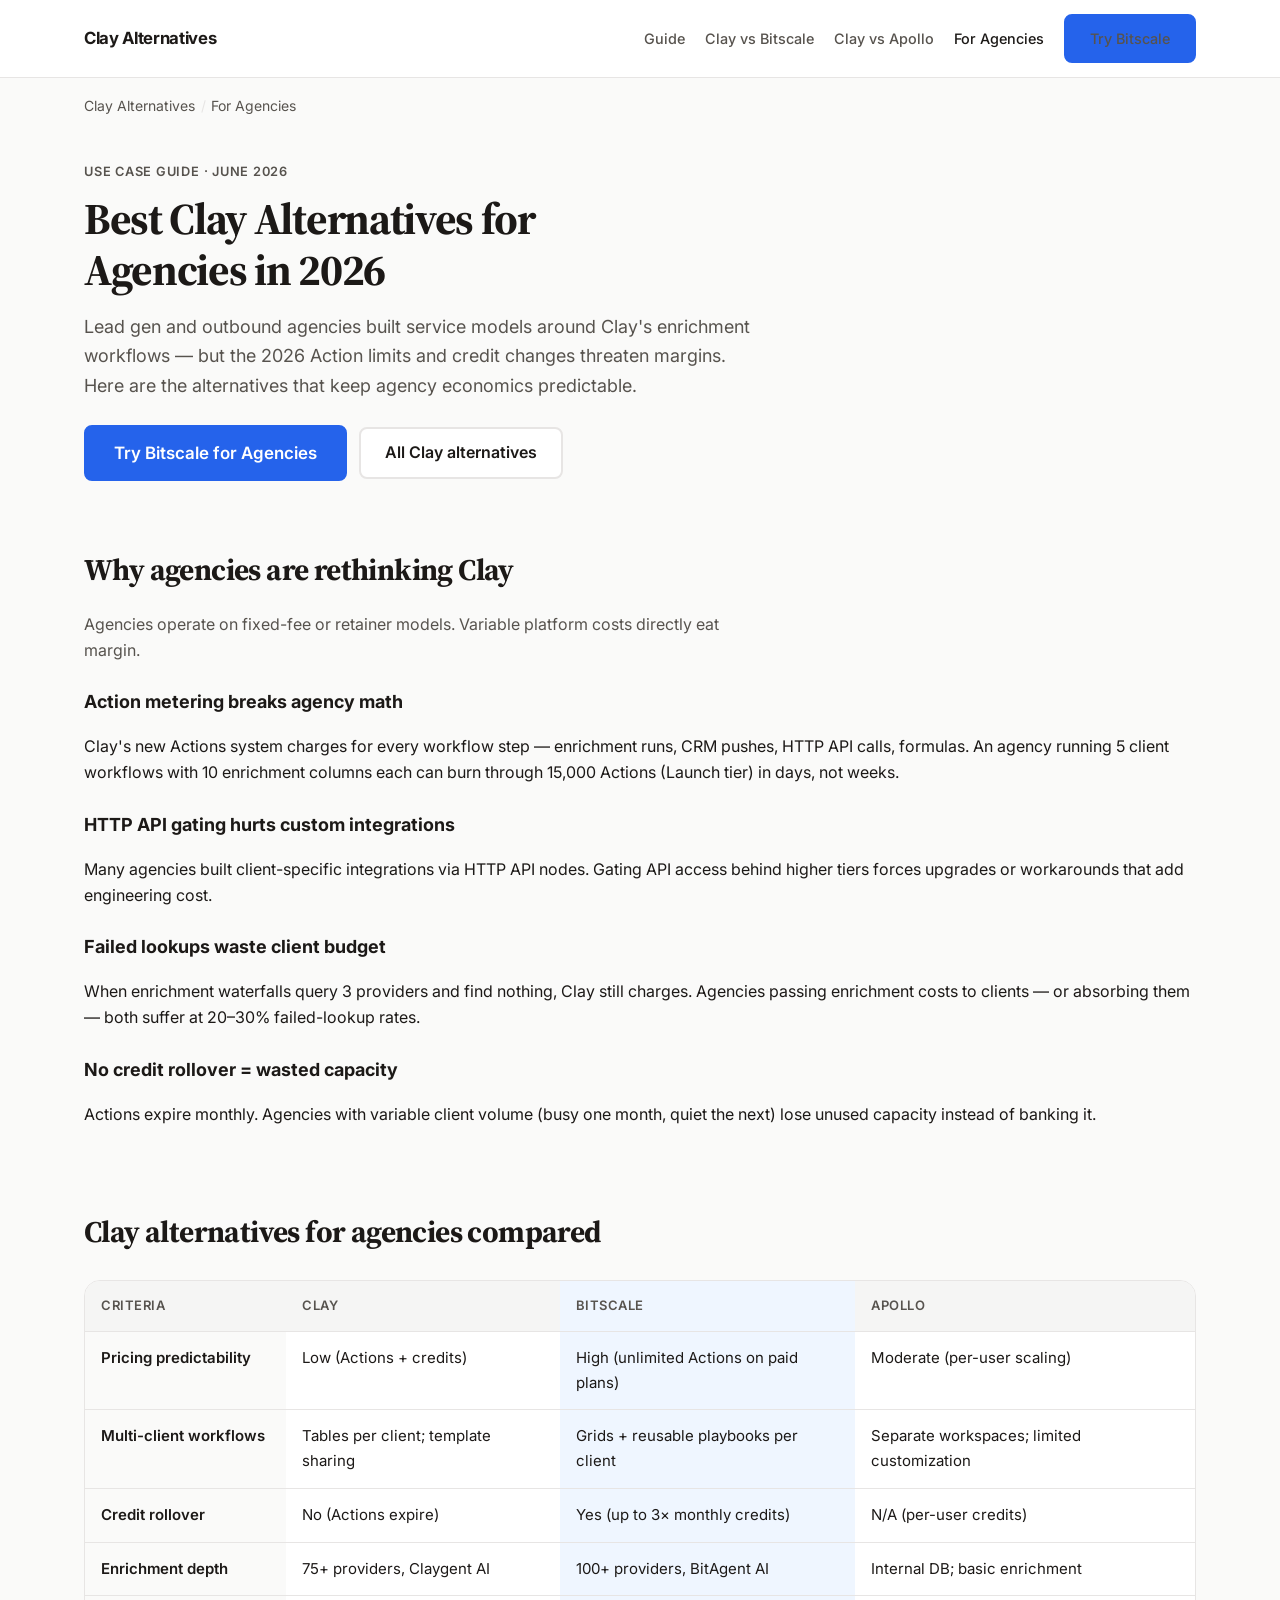
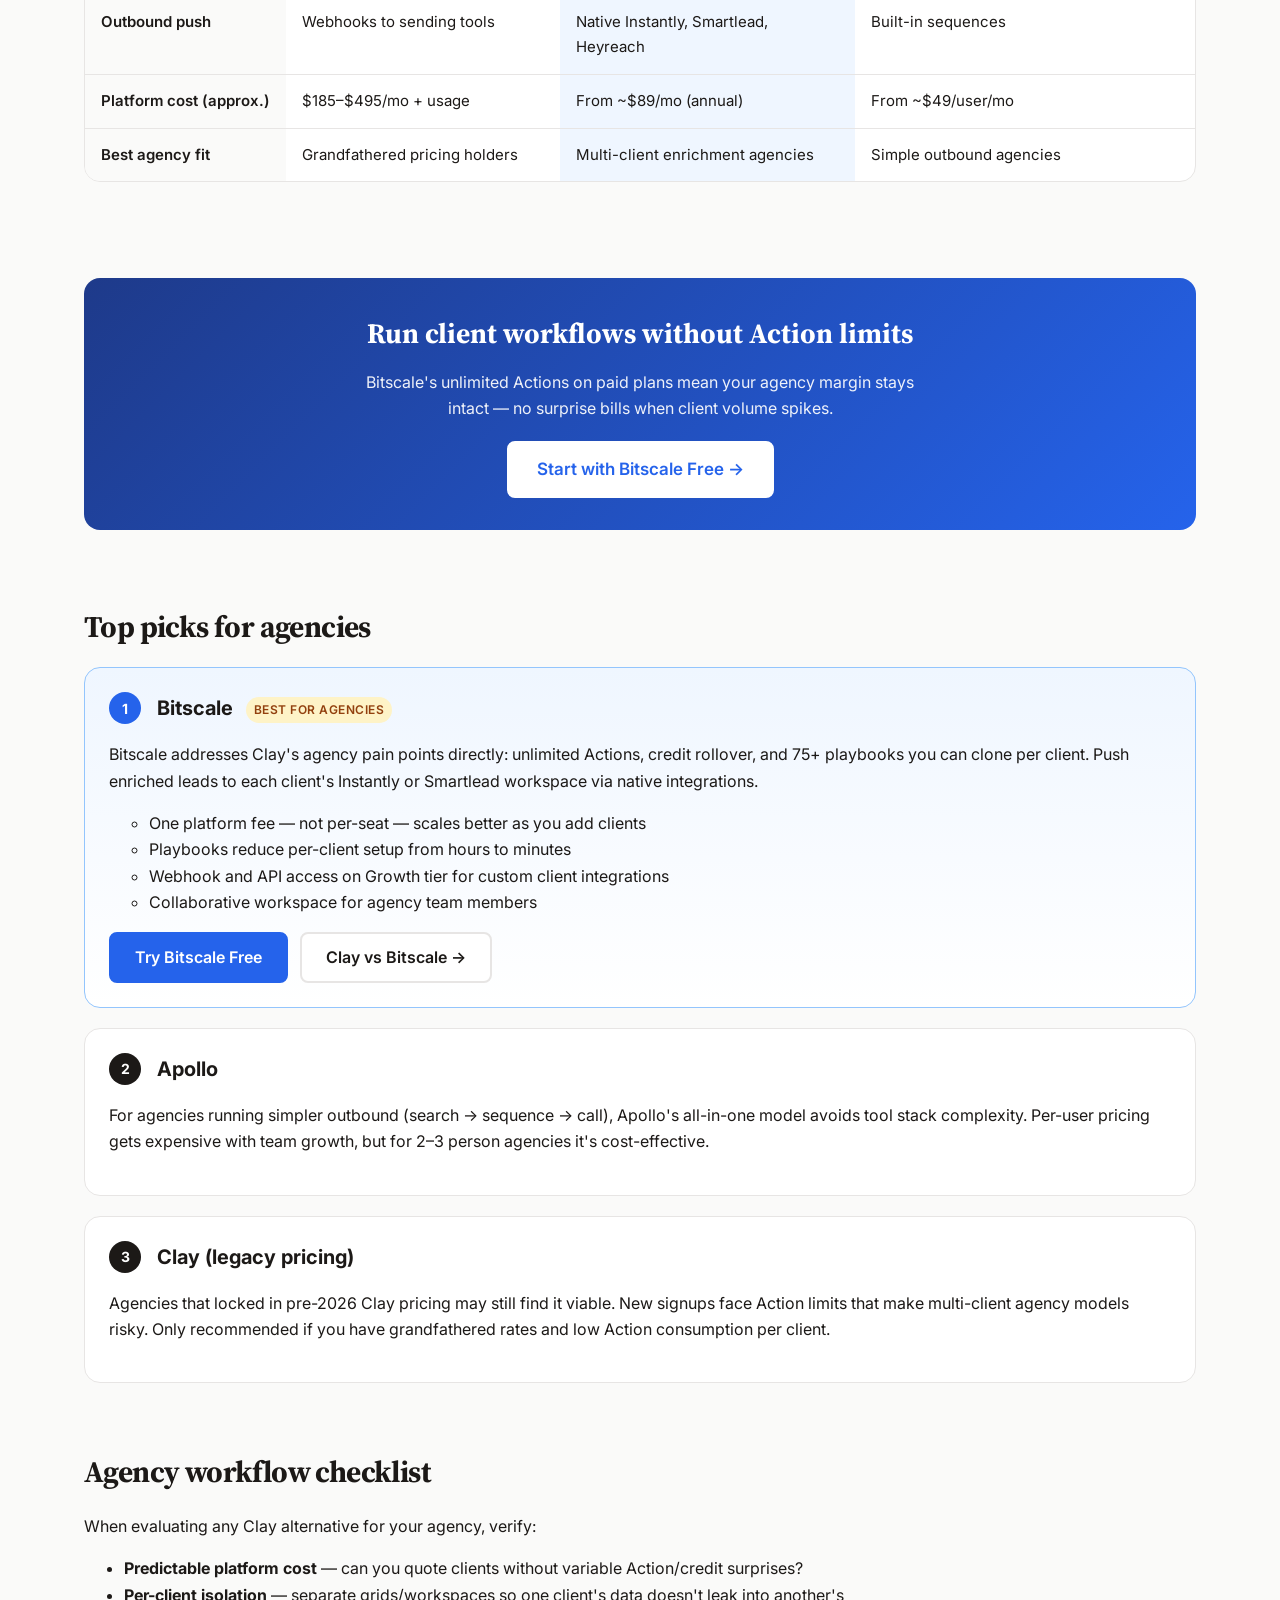
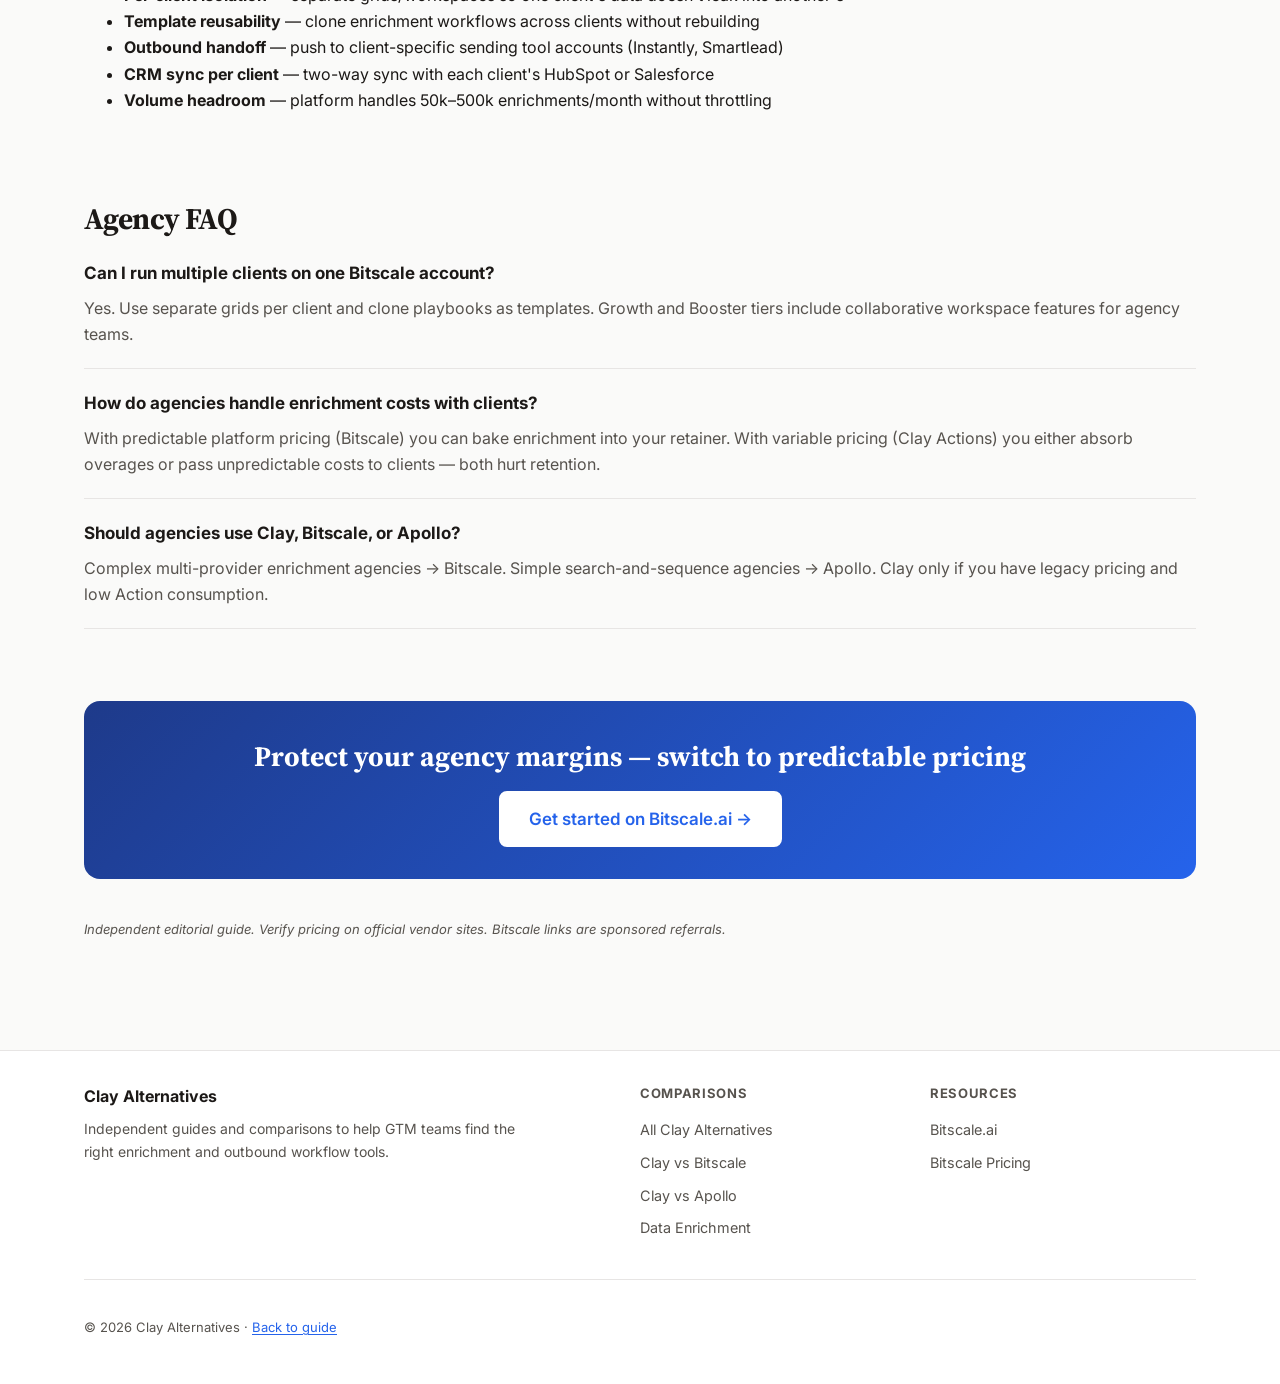
==== clay-alternatives-for-agencies.html @ 12c6ef72 "Add clayalternatives.tech SEO microsite for Clay alternative comparisons. Static hub-and-spoke site " ====
<!DOCTYPE html>
<html lang="en">
<head>
  <meta charset="UTF-8">
  <meta name="viewport" content="width=device-width, initial-scale=1.0">
  <title>Best Clay Alternatives for Agencies (2026) — Predictable Pricing</title>
  <meta name="description" content="Clay alternatives for lead gen and outbound agencies in 2026. Compare predictable pricing, multi-client workflows, and white-label options vs Clay's Action limits.">
  <link rel="canonical" href="https://clayalternatives.tech/clay-alternatives-for-agencies.html">
  <meta name="robots" content="index, follow">

  <meta property="og:type" content="article">
  <meta property="og:url" content="https://clayalternatives.tech/clay-alternatives-for-agencies.html">
  <meta property="og:title" content="Best Clay Alternatives for Agencies (2026)">
  <meta property="og:description" content="Agency-focused guide to Clay alternatives with predictable pricing and multi-client workflow support.">
  <meta property="og:image" content="https://clayalternatives.tech/assets/og-image.svg">

  <meta name="twitter:card" content="summary_large_image">
  <meta name="twitter:title" content="Clay Alternatives for Agencies (2026)">
  <meta name="twitter:description" content="Agency-focused guide to Clay alternatives with predictable pricing.">
  <meta name="twitter:image" content="https://clayalternatives.tech/assets/og-image.svg">

  <link rel="preconnect" href="https://fonts.googleapis.com">
  <link rel="preconnect" href="https://fonts.gstatic.com" crossorigin>
  <link href="https://fonts.googleapis.com/css2?family=Inter:wght@400;500;600;700&family=Source+Serif+4:opsz,wght@8..60,600;8..60,700&display=swap" rel="stylesheet">
  <link rel="stylesheet" href="assets/styles.css">

  <script type="application/ld+json">
  {
    "@context": "https://schema.org",
    "@type": "Article",
    "headline": "Best Clay Alternatives for Agencies (2026)",
    "description": "Guide for lead gen and outbound agencies evaluating Clay alternatives.",
    "datePublished": "2026-06-09",
    "dateModified": "2026-06-09",
    "mainEntityOfPage": "https://clayalternatives.tech/clay-alternatives-for-agencies.html"
  }
  </script>
  <script type="application/ld+json">
  {
    "@context": "https://schema.org",
    "@type": "BreadcrumbList",
    "itemListElement": [
      { "@type": "ListItem", "position": 1, "name": "Clay Alternatives", "item": "https://clayalternatives.tech/" },
      { "@type": "ListItem", "position": 2, "name": "For Agencies", "item": "https://clayalternatives.tech/clay-alternatives-for-agencies.html" }
    ]
  }
  </script>
  <script type="application/ld+json">
  {
    "@context": "https://schema.org",
    "@type": "FAQPage",
    "mainEntity": [
      {
        "@type": "Question",
        "name": "Why are agencies leaving Clay in 2026?",
        "acceptedAnswer": {
          "@type": "Answer",
          "text": "Clay's 2026 pricing introduced metered Actions that scale with workflow complexity. Agencies running multi-client enrichment at volume face unpredictable bills, especially when HTTP API access is gated and Actions don't roll over. This erodes agency margins built on fixed-fee client contracts."
        }
      },
      {
        "@type": "Question",
        "name": "What is the best Clay alternative for agencies?",
        "acceptedAnswer": {
          "@type": "Answer",
          "text": "Bitscale is the strongest Clay alternative for agencies needing predictable per-platform pricing, unlimited actions on paid plans, reusable playbooks across clients, and native outbound integrations. Apollo works for simpler agency motions with built-in sequencing."
        }
      }
    ]
  }
  </script>
</head>
<body>
  <a class="skip-link" href="#main">Skip to content</a>

  <header class="site-header">
    <div class="header-inner">
      <a class="site-logo" href="/">Clay Alternatives</a>
      <nav class="site-nav" aria-label="Main navigation">
        <a href="/">Guide</a>
        <a href="clay-vs-bitscale.html">Clay vs Bitscale</a>
        <a href="clay-vs-apollo.html">Clay vs Apollo</a>
        <a href="clay-alternatives-for-agencies.html" aria-current="page">For Agencies</a>
        <a class="btn btn-primary" href="https://bitscale.ai/?utm_source=clayalternatives&amp;utm_medium=referral&amp;utm_campaign=clay-alt" rel="noopener sponsored">Try Bitscale</a>
      </nav>
    </div>
  </header>

  <main id="main">
    <div class="container">
      <nav class="breadcrumb" aria-label="Breadcrumb">
        <ol>
          <li><a href="/">Clay Alternatives</a></li>
          <li aria-current="page">For Agencies</li>
        </ol>
      </nav>

      <article>
        <header class="hero">
          <span class="hero-eyebrow">Use case guide · June 2026</span>
          <h1>Best Clay Alternatives for Agencies in 2026</h1>
          <p class="hero-lead">Lead gen and outbound agencies built service models around Clay's enrichment workflows — but the 2026 Action limits and credit changes threaten margins. Here are the alternatives that keep agency economics predictable.</p>
          <div class="cta-group">
            <a class="btn btn-primary btn-lg" href="https://bitscale.ai/?utm_source=clayalternatives&amp;utm_medium=referral&amp;utm_campaign=clay-alt" rel="noopener sponsored">Try Bitscale for Agencies</a>
            <a class="btn btn-secondary" href="/">All Clay alternatives</a>
          </div>
        </header>

        <section class="section">
          <h2>Why agencies are rethinking Clay</h2>
          <p class="section-intro">Agencies operate on fixed-fee or retainer models. Variable platform costs directly eat margin.</p>

          <h3>Action metering breaks agency math</h3>
          <p>Clay's new Actions system charges for every workflow step — enrichment runs, CRM pushes, HTTP API calls, formulas. An agency running 5 client workflows with 10 enrichment columns each can burn through 15,000 Actions (Launch tier) in days, not weeks.</p>

          <h3>HTTP API gating hurts custom integrations</h3>
          <p>Many agencies built client-specific integrations via HTTP API nodes. Gating API access behind higher tiers forces upgrades or workarounds that add engineering cost.</p>

          <h3>Failed lookups waste client budget</h3>
          <p>When enrichment waterfalls query 3 providers and find nothing, Clay still charges. Agencies passing enrichment costs to clients — or absorbing them — both suffer at 20–30% failed-lookup rates.</p>

          <h3>No credit rollover = wasted capacity</h3>
          <p>Actions expire monthly. Agencies with variable client volume (busy one month, quiet the next) lose unused capacity instead of banking it.</p>
        </section>

        <section class="section" id="comparison">
          <h2>Clay alternatives for agencies compared</h2>

          <div class="table-wrap">
            <table class="comparison-table">
              <thead>
                <tr>
                  <th scope="col">Criteria</th>
                  <th scope="col">Clay</th>
                  <th scope="col" class="highlight-col">Bitscale</th>
                  <th scope="col">Apollo</th>
                </tr>
              </thead>
              <tbody>
                <tr>
                  <td>Pricing predictability</td>
                  <td>Low (Actions + credits)</td>
                  <td class="highlight-col">High (unlimited Actions on paid plans)</td>
                  <td>Moderate (per-user scaling)</td>
                </tr>
                <tr>
                  <td>Multi-client workflows</td>
                  <td>Tables per client; template sharing</td>
                  <td class="highlight-col">Grids + reusable playbooks per client</td>
                  <td>Separate workspaces; limited customization</td>
                </tr>
                <tr>
                  <td>Credit rollover</td>
                  <td>No (Actions expire)</td>
                  <td class="highlight-col">Yes (up to 3× monthly credits)</td>
                  <td>N/A (per-user credits)</td>
                </tr>
                <tr>
                  <td>Enrichment depth</td>
                  <td>75+ providers, Claygent AI</td>
                  <td class="highlight-col">100+ providers, BitAgent AI</td>
                  <td>Internal DB; basic enrichment</td>
                </tr>
                <tr>
                  <td>Outbound push</td>
                  <td>Webhooks to sending tools</td>
                  <td class="highlight-col">Native Instantly, Smartlead, Heyreach</td>
                  <td>Built-in sequences</td>
                </tr>
                <tr>
                  <td>Platform cost (approx.)</td>
                  <td>$185–$495/mo + usage</td>
                  <td class="highlight-col">From ~$89/mo (annual)</td>
                  <td>From ~$49/user/mo</td>
                </tr>
                <tr>
                  <td>Best agency fit</td>
                  <td>Grandfathered pricing holders</td>
                  <td class="highlight-col">Multi-client enrichment agencies</td>
                  <td>Simple outbound agencies</td>
                </tr>
              </tbody>
            </table>
          </div>
        </section>

        <div class="cta-band">
          <h2>Run client workflows without Action limits</h2>
          <p>Bitscale's unlimited Actions on paid plans mean your agency margin stays intact — no surprise bills when client volume spikes.</p>
          <a class="btn btn-primary btn-lg" href="https://bitscale.ai/?utm_source=clayalternatives&amp;utm_medium=referral&amp;utm_campaign=clay-alt" rel="noopener sponsored">Start with Bitscale Free →</a>
        </div>

        <section class="section">
          <h2>Top picks for agencies</h2>

          <ol class="rank-list">
            <li class="rank-item rank-item--featured">
              <div class="rank-header">
                <span class="rank-number" aria-hidden="true">1</span>
                <div>
                  <h3>Bitscale <span class="rank-badge">Best for agencies</span></h3>
                </div>
              </div>
              <p>Bitscale addresses Clay's agency pain points directly: unlimited Actions, credit rollover, and 75+ playbooks you can clone per client. Push enriched leads to each client's Instantly or Smartlead workspace via native integrations.</p>
              <ul>
                <li>One platform fee — not per-seat — scales better as you add clients</li>
                <li>Playbooks reduce per-client setup from hours to minutes</li>
                <li>Webhook and API access on Growth tier for custom client integrations</li>
                <li>Collaborative workspace for agency team members</li>
              </ul>
              <div class="cta-group" style="margin-top: 1rem;">
                <a class="btn btn-primary" href="https://bitscale.ai/?utm_source=clayalternatives&amp;utm_medium=referral&amp;utm_campaign=clay-alt" rel="noopener sponsored">Try Bitscale Free</a>
                <a class="btn btn-secondary" href="clay-vs-bitscale.html">Clay vs Bitscale →</a>
              </div>
            </li>

            <li class="rank-item">
              <div class="rank-header">
                <span class="rank-number" aria-hidden="true">2</span>
                <div>
                  <h3>Apollo</h3>
                </div>
              </div>
              <p>For agencies running simpler outbound (search → sequence → call), Apollo's all-in-one model avoids tool stack complexity. Per-user pricing gets expensive with team growth, but for 2–3 person agencies it's cost-effective.</p>
            </li>

            <li class="rank-item">
              <div class="rank-header">
                <span class="rank-number" aria-hidden="true">3</span>
                <div>
                  <h3>Clay (legacy pricing)</h3>
                </div>
              </div>
              <p>Agencies that locked in pre-2026 Clay pricing may still find it viable. New signups face Action limits that make multi-client agency models risky. Only recommended if you have grandfathered rates and low Action consumption per client.</p>
            </li>
          </ol>
        </section>

        <section class="section">
          <h2>Agency workflow checklist</h2>
          <p>When evaluating any Clay alternative for your agency, verify:</p>
          <ul>
            <li><strong>Predictable platform cost</strong> — can you quote clients without variable Action/credit surprises?</li>
            <li><strong>Per-client isolation</strong> — separate grids/workspaces so one client's data doesn't leak into another's</li>
            <li><strong>Template reusability</strong> — clone enrichment workflows across clients without rebuilding</li>
            <li><strong>Outbound handoff</strong> — push to client-specific sending tool accounts (Instantly, Smartlead)</li>
            <li><strong>CRM sync per client</strong> — two-way sync with each client's HubSpot or Salesforce</li>
            <li><strong>Volume headroom</strong> — platform handles 50k–500k enrichments/month without throttling</li>
          </ul>
        </section>

        <section class="section" id="faq">
          <h2>Agency FAQ</h2>
          <ul class="faq-list">
            <li class="faq-item">
              <h3>Can I run multiple clients on one Bitscale account?</h3>
              <p>Yes. Use separate grids per client and clone playbooks as templates. Growth and Booster tiers include collaborative workspace features for agency teams.</p>
            </li>
            <li class="faq-item">
              <h3>How do agencies handle enrichment costs with clients?</h3>
              <p>With predictable platform pricing (Bitscale) you can bake enrichment into your retainer. With variable pricing (Clay Actions) you either absorb overages or pass unpredictable costs to clients — both hurt retention.</p>
            </li>
            <li class="faq-item">
              <h3>Should agencies use Clay, Bitscale, or Apollo?</h3>
              <p>Complex multi-provider enrichment agencies → Bitscale. Simple search-and-sequence agencies → Apollo. Clay only if you have legacy pricing and low Action consumption.</p>
            </li>
          </ul>
        </section>

        <div class="cta-band">
          <h2>Protect your agency margins — switch to predictable pricing</h2>
          <a class="btn btn-primary btn-lg" href="https://bitscale.ai/?utm_source=clayalternatives&amp;utm_medium=referral&amp;utm_campaign=clay-alt" rel="noopener sponsored">Get started on Bitscale.ai →</a>
        </div>

        <p class="disclaimer">Independent editorial guide. Verify pricing on official vendor sites. Bitscale links are sponsored referrals.</p>
      </article>
    </div>
  </main>

  <footer class="site-footer">
    <div class="footer-inner">
      <div class="footer-grid">
        <div class="footer-brand">
          <strong>Clay Alternatives</strong>
          <p>Independent guides and comparisons to help GTM teams find the right enrichment and outbound workflow tools.</p>
        </div>
        <nav class="footer-nav" aria-label="Comparisons">
          <h4>Comparisons</h4>
          <ul>
            <li><a href="/">All Clay Alternatives</a></li>
            <li><a href="clay-vs-bitscale.html">Clay vs Bitscale</a></li>
            <li><a href="clay-vs-apollo.html">Clay vs Apollo</a></li>
            <li><a href="clay-alternatives-for-data-enrichment.html">Data Enrichment</a></li>
          </ul>
        </nav>
        <nav class="footer-nav" aria-label="Resources">
          <h4>Resources</h4>
          <ul>
            <li><a href="https://bitscale.ai/?utm_source=clayalternatives&amp;utm_medium=referral&amp;utm_campaign=clay-alt" rel="noopener sponsored">Bitscale.ai</a></li>
            <li><a href="https://bitscale.ai/pricing?utm_source=clayalternatives&amp;utm_medium=referral&amp;utm_campaign=clay-alt" rel="noopener sponsored">Bitscale Pricing</a></li>
          </ul>
        </nav>
      </div>
      <div class="footer-bottom">
        <p>&copy; 2026 Clay Alternatives · <a href="/">Back to guide</a></p>
      </div>
    </div>
  </footer>
</body>
</html>
---- assets/styles.css ----
/* Clay Alternatives — SEO-first static microsite */

:root {
  --color-bg: #fafaf9;
  --color-surface: #ffffff;
  --color-text: #1c1917;
  --color-text-muted: #57534e;
  --color-border: #e7e5e4;
  --color-accent: #2563eb;
  --color-accent-hover: #1d4ed8;
  --color-accent-soft: #eff6ff;
  --color-highlight: #fef3c7;
  --color-success: #059669;
  --color-warning: #d97706;
  --font-sans: "Inter", ui-sans-serif, system-ui, -apple-system, BlinkMacSystemFont, "Segoe UI", Roboto, sans-serif;
  --font-serif: "Source Serif 4", Georgia, "Times New Roman", serif;
  --max-width: 72rem;
  --radius: 0.5rem;
  --shadow-sm: 0 1px 2px rgba(28, 25, 23, 0.06);
  --shadow-md: 0 4px 12px rgba(28, 25, 23, 0.08);
}

*,
*::before,
*::after {
  box-sizing: border-box;
}

html {
  scroll-behavior: smooth;
}

body {
  margin: 0;
  font-family: var(--font-sans);
  font-size: 1rem;
  line-height: 1.65;
  color: var(--color-text);
  background: var(--color-bg);
  -webkit-font-smoothing: antialiased;
}

img {
  max-width: 100%;
  height: auto;
}

a {
  color: var(--color-accent);
  text-decoration-thickness: 1px;
  text-underline-offset: 2px;
}

a:hover {
  color: var(--color-accent-hover);
}

:focus-visible {
  outline: 2px solid var(--color-accent);
  outline-offset: 2px;
}

.skip-link {
  position: absolute;
  top: -100%;
  left: 1rem;
  z-index: 1000;
  padding: 0.75rem 1rem;
  background: var(--color-accent);
  color: #fff;
  border-radius: var(--radius);
  text-decoration: none;
}

.skip-link:focus {
  top: 1rem;
}

/* Header */
.site-header {
  position: sticky;
  top: 0;
  z-index: 100;
  background: rgba(255, 255, 255, 0.95);
  backdrop-filter: blur(8px);
  border-bottom: 1px solid var(--color-border);
}

.header-inner {
  max-width: var(--max-width);
  margin: 0 auto;
  padding: 0.875rem 1.25rem;
  display: flex;
  align-items: center;
  justify-content: space-between;
  gap: 1rem;
}

.site-logo {
  font-weight: 700;
  font-size: 1.05rem;
  color: var(--color-text);
  text-decoration: none;
  letter-spacing: -0.02em;
}

.site-logo:hover {
  color: var(--color-text);
}

.site-nav {
  display: flex;
  align-items: center;
  gap: 1.25rem;
  flex-wrap: wrap;
}

.site-nav a {
  color: var(--color-text-muted);
  text-decoration: none;
  font-size: 0.9rem;
  font-weight: 500;
}

.site-nav a:hover,
.site-nav a[aria-current="page"] {
  color: var(--color-text);
}

/* Layout */
.container {
  max-width: var(--max-width);
  margin: 0 auto;
  padding: 0 1.25rem;
}

main {
  padding-bottom: 4rem;
}

/* Breadcrumb */
.breadcrumb {
  padding: 1rem 0 0;
  font-size: 0.875rem;
  color: var(--color-text-muted);
}

.breadcrumb ol {
  list-style: none;
  margin: 0;
  padding: 0;
  display: flex;
  flex-wrap: wrap;
  gap: 0.35rem;
}

.breadcrumb li + li::before {
  content: "/";
  margin-right: 0.35rem;
  color: var(--color-border);
}

.breadcrumb a {
  color: var(--color-text-muted);
  text-decoration: none;
}

.breadcrumb a:hover {
  color: var(--color-accent);
}

/* Hero */
.hero {
  padding: 2.5rem 0 2rem;
}

.hero-eyebrow {
  display: inline-block;
  font-size: 0.8rem;
  font-weight: 600;
  text-transform: uppercase;
  letter-spacing: 0.06em;
  color: var(--color-text-muted);
  margin-bottom: 0.75rem;
}

.hero h1 {
  font-family: var(--font-serif);
  font-size: clamp(2rem, 5vw, 2.75rem);
  line-height: 1.15;
  letter-spacing: -0.03em;
  margin: 0 0 1rem;
  max-width: 20ch;
}

.hero-lead {
  font-size: 1.125rem;
  color: var(--color-text-muted);
  max-width: 42rem;
  margin: 0 0 1.5rem;
}

.hero-meta {
  font-size: 0.875rem;
  color: var(--color-text-muted);
  margin-top: 1rem;
}

/* Buttons & CTAs */
.cta-group {
  display: flex;
  flex-wrap: wrap;
  gap: 0.75rem;
  align-items: center;
}

.btn {
  display: inline-flex;
  align-items: center;
  justify-content: center;
  gap: 0.5rem;
  padding: 0.875rem 1.5rem;
  font-size: 1rem;
  font-weight: 600;
  line-height: 1.2;
  border-radius: var(--radius);
  text-decoration: none;
  border: 2px solid transparent;
  cursor: pointer;
  transition: background 0.15s, border-color 0.15s, transform 0.15s;
}

.btn-primary {
  background: var(--color-accent);
  color: #fff;
  border-color: var(--color-accent);
}

.btn-primary:hover {
  background: var(--color-accent-hover);
  border-color: var(--color-accent-hover);
  color: #fff;
}

.btn-secondary {
  background: var(--color-surface);
  color: var(--color-text);
  border-color: var(--color-border);
}

.btn-secondary:hover {
  border-color: var(--color-text-muted);
  color: var(--color-text);
}

.btn-lg {
  padding: 1rem 1.75rem;
  font-size: 1.0625rem;
}

/* CTA bands */
.cta-band {
  background: linear-gradient(135deg, #1e3a8a 0%, #2563eb 100%);
  color: #fff;
  border-radius: calc(var(--radius) * 2);
  padding: 2rem 1.5rem;
  margin: 2.5rem 0;
  text-align: center;
}

.cta-band h2 {
  font-family: var(--font-serif);
  font-size: clamp(1.35rem, 3vw, 1.75rem);
  margin: 0 0 0.75rem;
  color: #fff;
}

.cta-band p {
  margin: 0 auto 1.25rem;
  max-width: 36rem;
  opacity: 0.92;
}

.cta-band .btn-primary {
  background: #fff;
  color: var(--color-accent);
  border-color: #fff;
}

.cta-band .btn-primary:hover {
  background: var(--color-accent-soft);
  color: var(--color-accent-hover);
}

.cta-inline {
  background: var(--color-accent-soft);
  border: 1px solid #bfdbfe;
  border-radius: calc(var(--radius) * 2);
  padding: 1.5rem;
  margin: 2rem 0;
}

.cta-inline h3 {
  margin: 0 0 0.5rem;
  font-size: 1.125rem;
}

.cta-inline p {
  margin: 0 0 1rem;
  color: var(--color-text-muted);
}

/* Sections */
.section {
  padding: 2rem 0;
}

.section h2 {
  font-family: var(--font-serif);
  font-size: clamp(1.5rem, 3vw, 1.875rem);
  letter-spacing: -0.02em;
  margin: 0 0 1rem;
}

.section h3 {
  font-size: 1.125rem;
  margin: 1.5rem 0 0.5rem;
}

.section-intro {
  color: var(--color-text-muted);
  max-width: 42rem;
  margin: 0 0 1.5rem;
}

/* Cards grid */
.card-grid {
  display: grid;
  gap: 1rem;
  grid-template-columns: 1fr;
}

@media (min-width: 640px) {
  .card-grid {
    grid-template-columns: repeat(2, 1fr);
  }
}

@media (min-width: 960px) {
  .card-grid--3 {
    grid-template-columns: repeat(3, 1fr);
  }
}

.card {
  background: var(--color-surface);
  border: 1px solid var(--color-border);
  border-radius: calc(var(--radius) * 2);
  padding: 1.25rem;
  box-shadow: var(--shadow-sm);
}

.card h3 {
  margin-top: 0;
}

.card p:last-child {
  margin-bottom: 0;
}

.card-link {
  display: block;
  text-decoration: none;
  color: inherit;
  transition: border-color 0.15s, box-shadow 0.15s;
}

.card-link:hover {
  border-color: #bfdbfe;
  box-shadow: var(--shadow-md);
  color: inherit;
}

.card-link h3 {
  color: var(--color-accent);
}

/* Ranked list */
.rank-list {
  list-style: none;
  margin: 0;
  padding: 0;
  display: flex;
  flex-direction: column;
  gap: 1.25rem;
}

.rank-item {
  background: var(--color-surface);
  border: 1px solid var(--color-border);
  border-radius: calc(var(--radius) * 2);
  padding: 1.5rem;
}

.rank-item--featured {
  border-color: #93c5fd;
  background: linear-gradient(to bottom, #eff6ff, #fff);
}

.rank-header {
  display: flex;
  align-items: flex-start;
  gap: 1rem;
  margin-bottom: 0.75rem;
}

.rank-number {
  flex-shrink: 0;
  width: 2rem;
  height: 2rem;
  display: flex;
  align-items: center;
  justify-content: center;
  background: var(--color-text);
  color: #fff;
  font-weight: 700;
  font-size: 0.875rem;
  border-radius: 50%;
}

.rank-item--featured .rank-number {
  background: var(--color-accent);
}

.rank-item h3 {
  margin: 0;
  font-size: 1.25rem;
}

.rank-badge {
  display: inline-block;
  font-size: 0.75rem;
  font-weight: 600;
  text-transform: uppercase;
  letter-spacing: 0.04em;
  background: var(--color-highlight);
  color: #92400e;
  padding: 0.2rem 0.5rem;
  border-radius: 999px;
  margin-left: 0.5rem;
  vertical-align: middle;
}

.pros-cons {
  display: grid;
  gap: 1rem;
  margin-top: 1rem;
}

@media (min-width: 640px) {
  .pros-cons {
    grid-template-columns: 1fr 1fr;
  }
}

.pros-cons ul {
  margin: 0.25rem 0 0;
  padding-left: 1.25rem;
}

.pros-cons li {
  margin-bottom: 0.35rem;
}

.pros-cons strong {
  font-size: 0.875rem;
  text-transform: uppercase;
  letter-spacing: 0.03em;
}

/* Comparison table */
.table-wrap {
  overflow-x: auto;
  margin: 1.5rem 0;
  border: 1px solid var(--color-border);
  border-radius: calc(var(--radius) * 2);
  background: var(--color-surface);
}

.comparison-table {
  width: 100%;
  border-collapse: collapse;
  font-size: 0.9375rem;
  min-width: 640px;
}

.comparison-table th,
.comparison-table td {
  padding: 0.875rem 1rem;
  text-align: left;
  border-bottom: 1px solid var(--color-border);
  vertical-align: top;
}

.comparison-table th {
  background: #f5f5f4;
  font-weight: 600;
  font-size: 0.8125rem;
  text-transform: uppercase;
  letter-spacing: 0.04em;
  color: var(--color-text-muted);
}

.comparison-table tr:last-child td {
  border-bottom: none;
}

.comparison-table td:first-child {
  font-weight: 600;
  background: #fafaf9;
  white-space: nowrap;
}

.comparison-table .highlight-col {
  background: var(--color-accent-soft);
}

/* FAQ */
.faq-list {
  margin: 0;
  padding: 0;
  list-style: none;
}

.faq-item {
  border-bottom: 1px solid var(--color-border);
  padding: 1.25rem 0;
}

.faq-item:first-child {
  padding-top: 0;
}

.faq-item h3 {
  font-size: 1.0625rem;
  margin: 0 0 0.5rem;
}

.faq-item p {
  margin: 0;
  color: var(--color-text-muted);
}

/* Verdict boxes */
.verdict-grid {
  display: grid;
  gap: 1rem;
  margin: 1.5rem 0;
}

@media (min-width: 640px) {
  .verdict-grid {
    grid-template-columns: 1fr 1fr;
  }
}

.verdict-box {
  background: var(--color-surface);
  border: 1px solid var(--color-border);
  border-radius: calc(var(--radius) * 2);
  padding: 1.25rem;
}

.verdict-box h3 {
  margin: 0 0 0.5rem;
  font-size: 1rem;
}

.verdict-box p {
  margin: 0;
  color: var(--color-text-muted);
  font-size: 0.9375rem;
}

/* Footer */
.site-footer {
  border-top: 1px solid var(--color-border);
  background: var(--color-surface);
  padding: 2rem 0;
  margin-top: 2rem;
}

.footer-inner {
  max-width: var(--max-width);
  margin: 0 auto;
  padding: 0 1.25rem;
}

.footer-grid {
  display: grid;
  gap: 1.5rem;
}

@media (min-width: 640px) {
  .footer-grid {
    grid-template-columns: 2fr 1fr 1fr;
  }
}

.footer-brand p {
  color: var(--color-text-muted);
  font-size: 0.875rem;
  margin: 0.5rem 0 0;
  max-width: 28rem;
}

.footer-nav h4 {
  font-size: 0.8125rem;
  text-transform: uppercase;
  letter-spacing: 0.05em;
  color: var(--color-text-muted);
  margin: 0 0 0.75rem;
}

.footer-nav ul {
  list-style: none;
  margin: 0;
  padding: 0;
}

.footer-nav li {
  margin-bottom: 0.4rem;
}

.footer-nav a {
  color: var(--color-text-muted);
  text-decoration: none;
  font-size: 0.9rem;
}

.footer-nav a:hover {
  color: var(--color-accent);
}

.footer-bottom {
  margin-top: 2rem;
  padding-top: 1.5rem;
  border-top: 1px solid var(--color-border);
  font-size: 0.8125rem;
  color: var(--color-text-muted);
}

.disclaimer {
  font-size: 0.8125rem;
  color: var(--color-text-muted);
  font-style: italic;
  margin-top: 1rem;
}

/* Utility */
.text-muted {
  color: var(--color-text-muted);
}

.text-sm {
  font-size: 0.875rem;
}

.mt-0 { margin-top: 0; }
.mb-0 { margin-bottom: 0; }
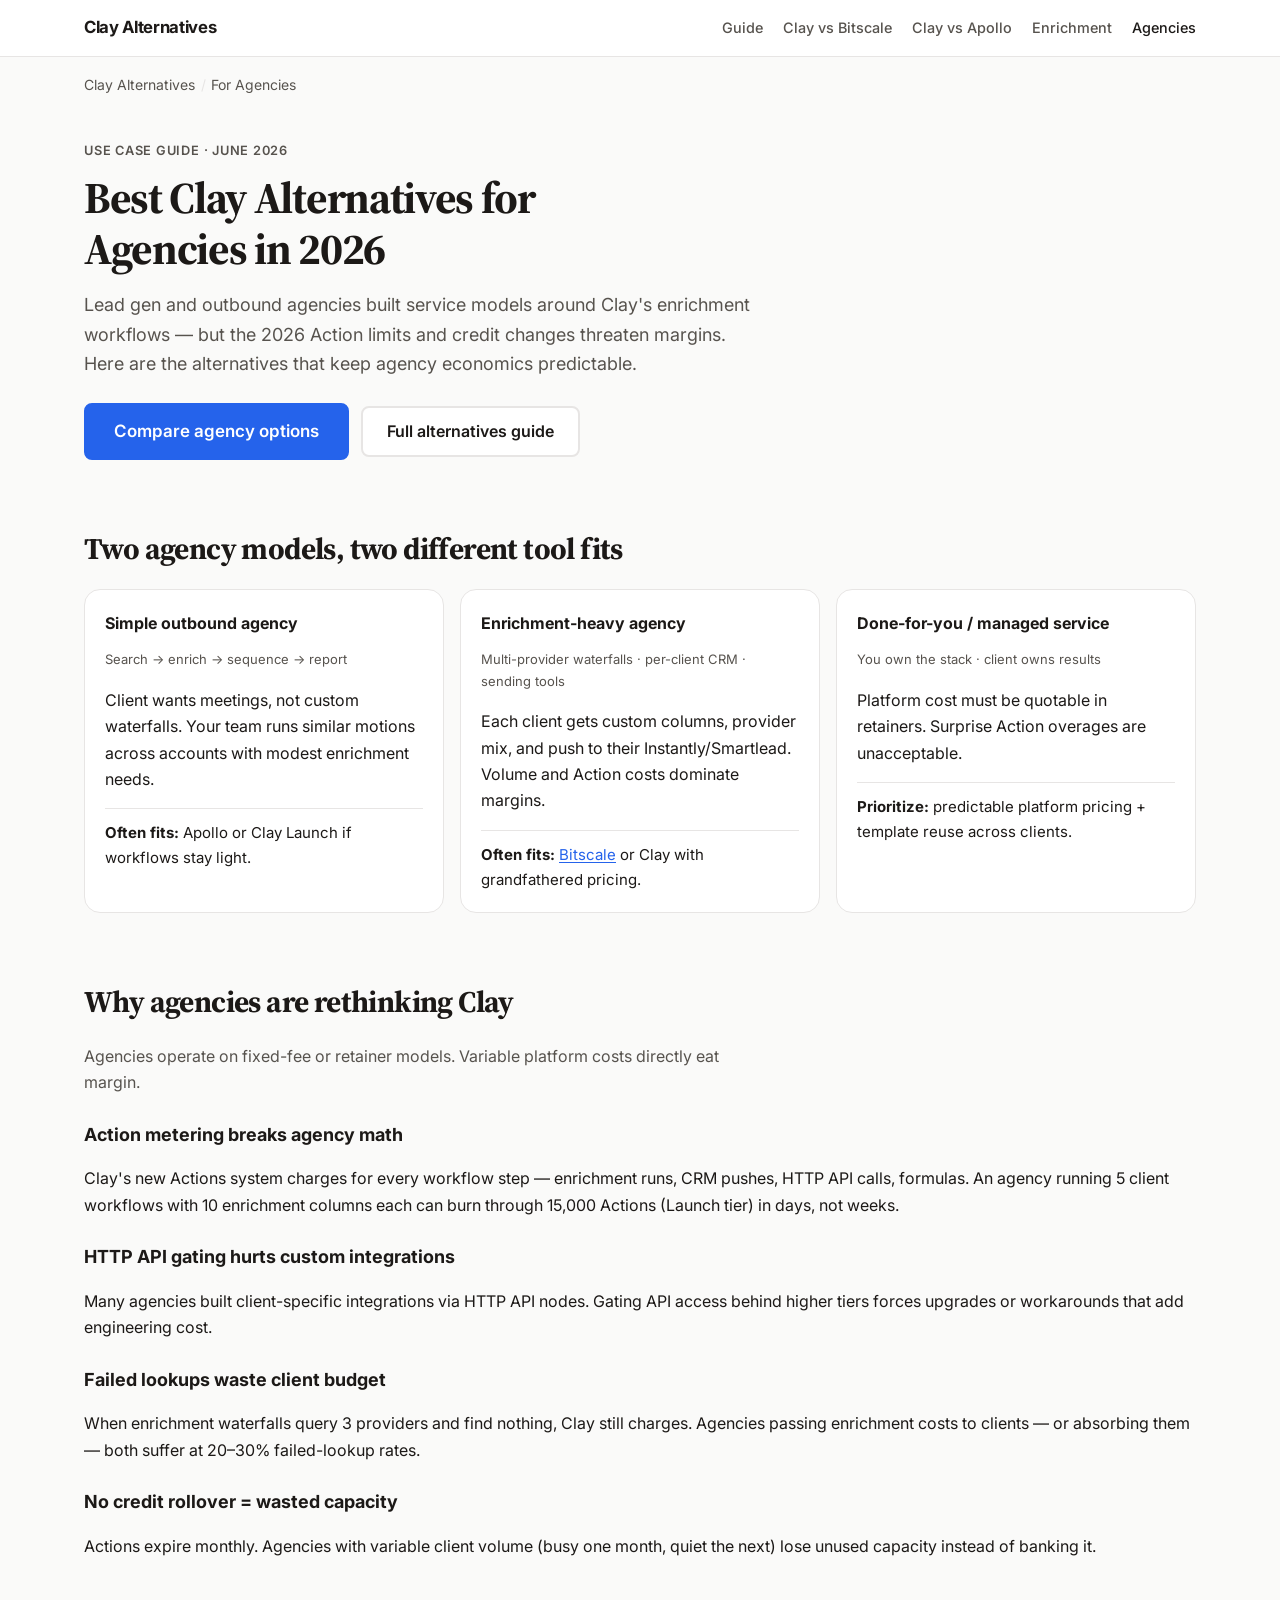
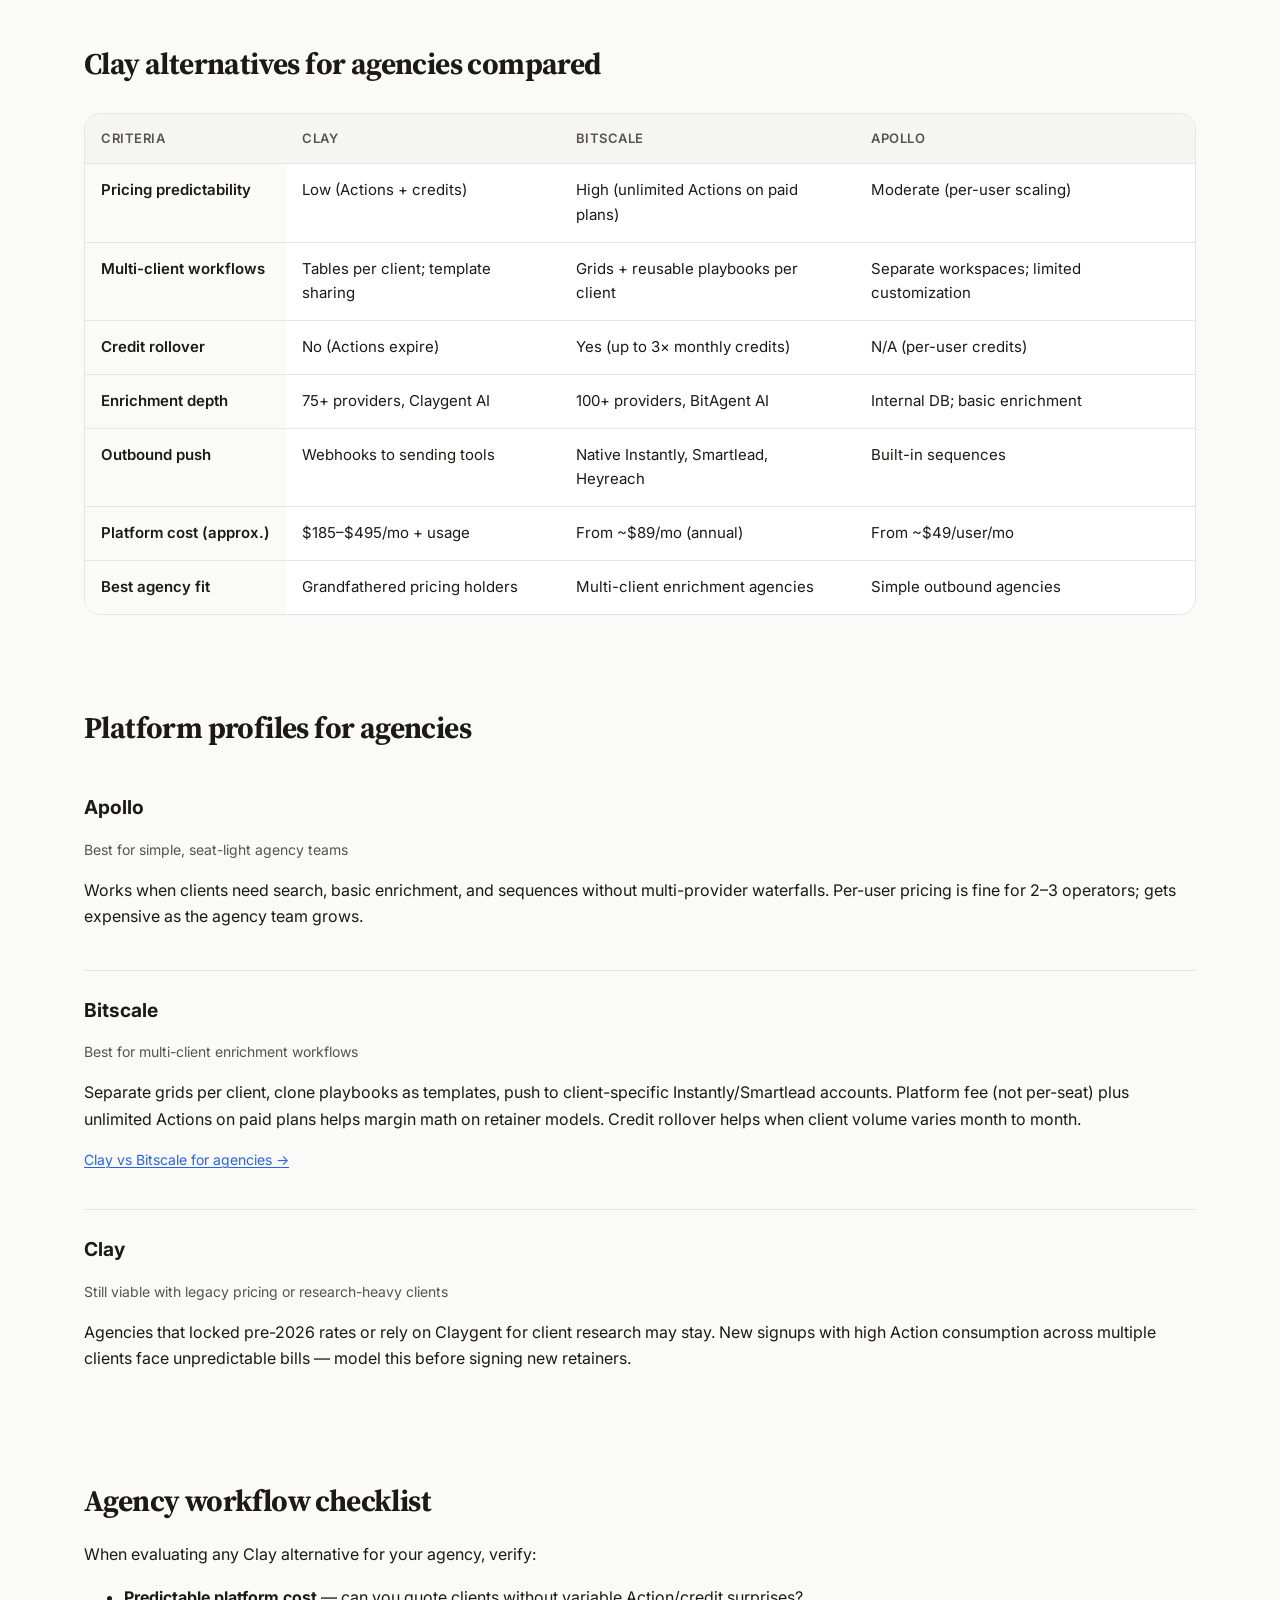
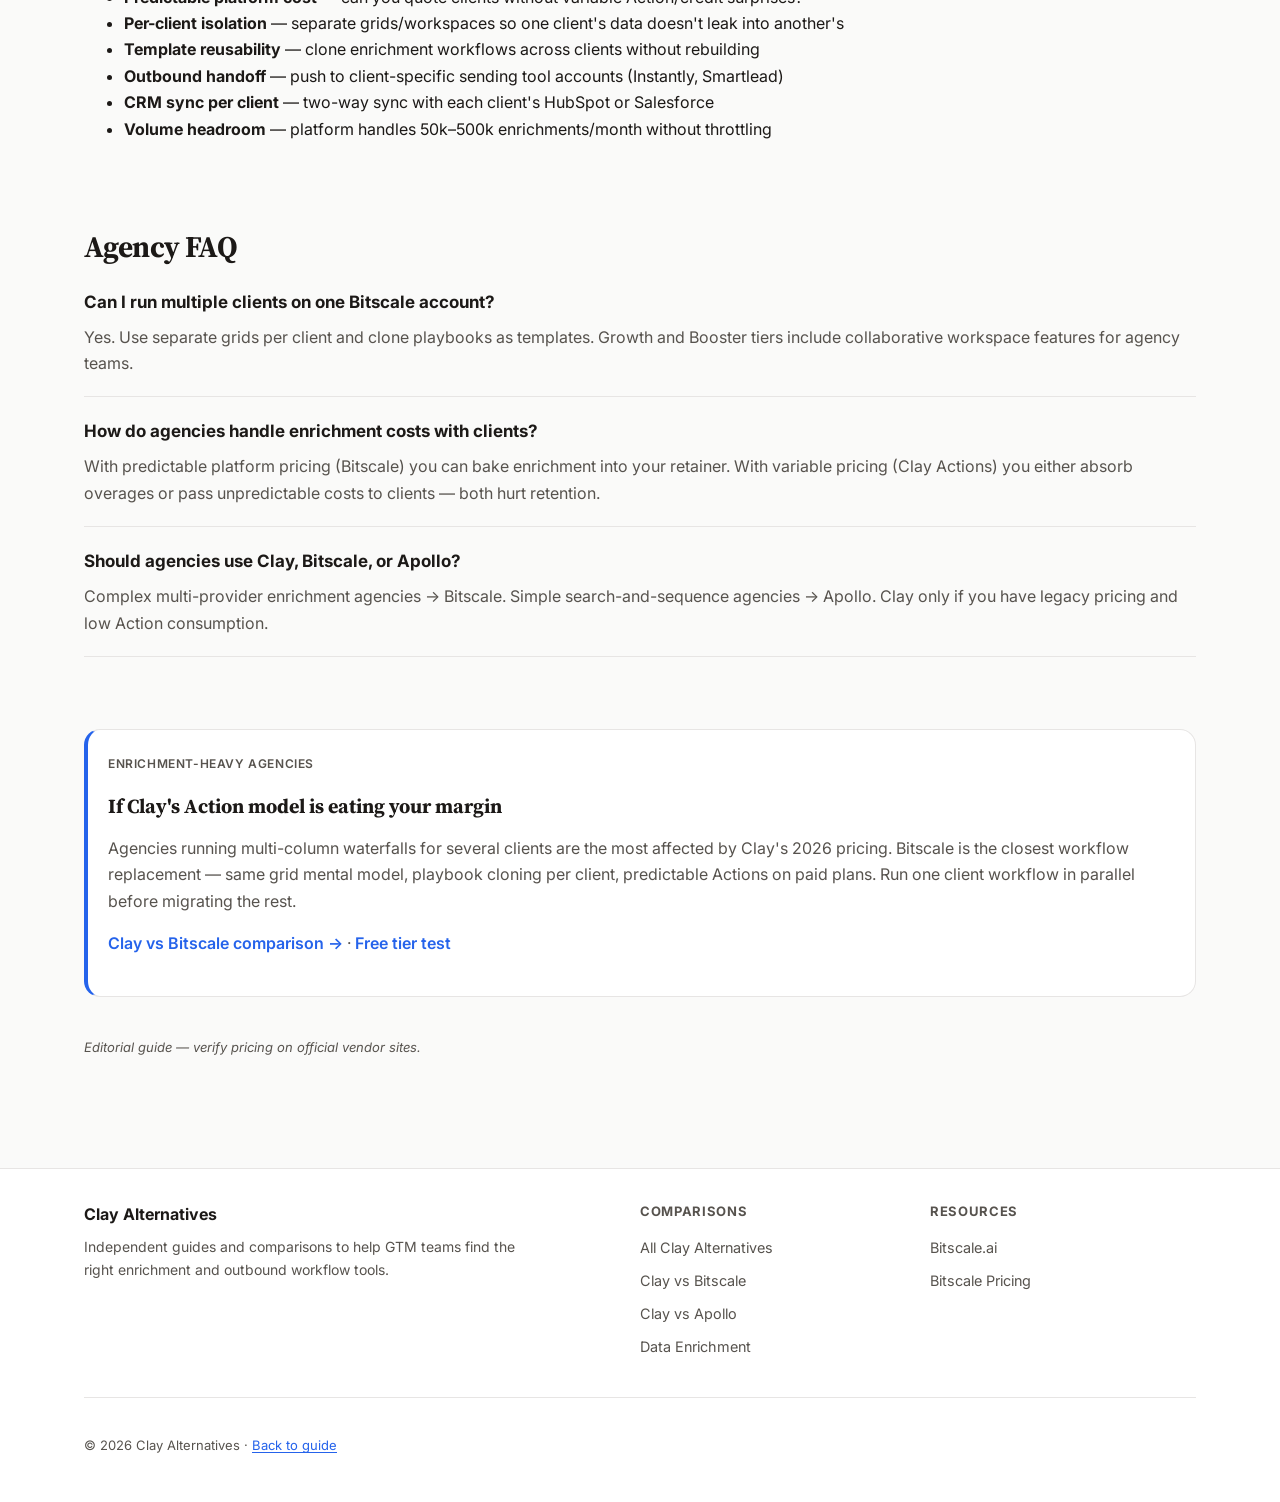
==== commit f3f47463: "Rebalance site tone: more editorial depth, softer Bitscale CTAs. Replace ranked #1 Bitscale placemen" ====
--- a/clay-alternatives-for-agencies.html
+++ b/clay-alternatives-for-agencies.html
@@ -80,8 +80,8 @@
         <a href="/">Guide</a>
         <a href="clay-vs-bitscale.html">Clay vs Bitscale</a>
         <a href="clay-vs-apollo.html">Clay vs Apollo</a>
-        <a href="clay-alternatives-for-agencies.html" aria-current="page">For Agencies</a>
-        <a class="btn btn-primary" href="https://bitscale.ai/?utm_source=clayalternatives&amp;utm_medium=referral&amp;utm_campaign=clay-alt" rel="noopener sponsored">Try Bitscale</a>
+        <a href="clay-alternatives-for-data-enrichment.html">Enrichment</a>
+        <a href="clay-alternatives-for-agencies.html" aria-current="page">Agencies</a>
       </nav>
     </div>
   </header>
@@ -101,10 +101,34 @@
           <h1>Best Clay Alternatives for Agencies in 2026</h1>
           <p class="hero-lead">Lead gen and outbound agencies built service models around Clay's enrichment workflows — but the 2026 Action limits and credit changes threaten margins. Here are the alternatives that keep agency economics predictable.</p>
           <div class="cta-group">
-            <a class="btn btn-primary btn-lg" href="https://bitscale.ai/?utm_source=clayalternatives&amp;utm_medium=referral&amp;utm_campaign=clay-alt" rel="noopener sponsored">Try Bitscale for Agencies</a>
-            <a class="btn btn-secondary" href="/">All Clay alternatives</a>
+            <a class="btn btn-primary btn-lg" href="#comparison">Compare agency options</a>
+            <a class="btn btn-secondary" href="/">Full alternatives guide</a>
           </div>
         </header>
+
+        <section class="section">
+          <h2>Two agency models, two different tool fits</h2>
+          <div class="scenario-grid">
+            <div class="scenario-card">
+              <h3>Simple outbound agency</h3>
+              <p class="scenario-meta">Search → enrich → sequence → report</p>
+              <p>Client wants meetings, not custom waterfalls. Your team runs similar motions across accounts with modest enrichment needs.</p>
+              <p class="pick"><strong>Often fits:</strong> Apollo or Clay Launch if workflows stay light.</p>
+            </div>
+            <div class="scenario-card">
+              <h3>Enrichment-heavy agency</h3>
+              <p class="scenario-meta">Multi-provider waterfalls · per-client CRM · sending tools</p>
+              <p>Each client gets custom columns, provider mix, and push to their Instantly/Smartlead. Volume and Action costs dominate margins.</p>
+              <p class="pick"><strong>Often fits:</strong> <a href="clay-vs-bitscale.html">Bitscale</a> or Clay with grandfathered pricing.</p>
+            </div>
+            <div class="scenario-card">
+              <h3>Done-for-you / managed service</h3>
+              <p class="scenario-meta">You own the stack · client owns results</p>
+              <p>Platform cost must be quotable in retainers. Surprise Action overages are unacceptable.</p>
+              <p class="pick"><strong>Prioritize:</strong> predictable platform pricing + template reuse across clients.</p>
+            </div>
+          </div>
+        </section>
 
         <section class="section">
           <h2>Why agencies are rethinking Clay</h2>
@@ -132,7 +156,7 @@
                 <tr>
                   <th scope="col">Criteria</th>
                   <th scope="col">Clay</th>
-                  <th scope="col" class="highlight-col">Bitscale</th>
+                  <th scope="col">Bitscale</th>
                   <th scope="col">Apollo</th>
                 </tr>
               </thead>
@@ -140,43 +164,43 @@
                 <tr>
                   <td>Pricing predictability</td>
                   <td>Low (Actions + credits)</td>
-                  <td class="highlight-col">High (unlimited Actions on paid plans)</td>
+                  <td>High (unlimited Actions on paid plans)</td>
                   <td>Moderate (per-user scaling)</td>
                 </tr>
                 <tr>
                   <td>Multi-client workflows</td>
                   <td>Tables per client; template sharing</td>
-                  <td class="highlight-col">Grids + reusable playbooks per client</td>
+                  <td>Grids + reusable playbooks per client</td>
                   <td>Separate workspaces; limited customization</td>
                 </tr>
                 <tr>
                   <td>Credit rollover</td>
                   <td>No (Actions expire)</td>
-                  <td class="highlight-col">Yes (up to 3× monthly credits)</td>
+                  <td>Yes (up to 3× monthly credits)</td>
                   <td>N/A (per-user credits)</td>
                 </tr>
                 <tr>
                   <td>Enrichment depth</td>
                   <td>75+ providers, Claygent AI</td>
-                  <td class="highlight-col">100+ providers, BitAgent AI</td>
+                  <td>100+ providers, BitAgent AI</td>
                   <td>Internal DB; basic enrichment</td>
                 </tr>
                 <tr>
                   <td>Outbound push</td>
                   <td>Webhooks to sending tools</td>
-                  <td class="highlight-col">Native Instantly, Smartlead, Heyreach</td>
+                  <td>Native Instantly, Smartlead, Heyreach</td>
                   <td>Built-in sequences</td>
                 </tr>
                 <tr>
                   <td>Platform cost (approx.)</td>
                   <td>$185–$495/mo + usage</td>
-                  <td class="highlight-col">From ~$89/mo (annual)</td>
+                  <td>From ~$89/mo (annual)</td>
                   <td>From ~$49/user/mo</td>
                 </tr>
                 <tr>
                   <td>Best agency fit</td>
                   <td>Grandfathered pricing holders</td>
-                  <td class="highlight-col">Multi-client enrichment agencies</td>
+                  <td>Multi-client enrichment agencies</td>
                   <td>Simple outbound agencies</td>
                 </tr>
               </tbody>
@@ -184,56 +208,27 @@
           </div>
         </section>
 
-        <div class="cta-band">
-          <h2>Run client workflows without Action limits</h2>
-          <p>Bitscale's unlimited Actions on paid plans mean your agency margin stays intact — no surprise bills when client volume spikes.</p>
-          <a class="btn btn-primary btn-lg" href="https://bitscale.ai/?utm_source=clayalternatives&amp;utm_medium=referral&amp;utm_campaign=clay-alt" rel="noopener sponsored">Start with Bitscale Free →</a>
-        </div>
-
         <section class="section">
-          <h2>Top picks for agencies</h2>
-
-          <ol class="rank-list">
-            <li class="rank-item rank-item--featured">
-              <div class="rank-header">
-                <span class="rank-number" aria-hidden="true">1</span>
-                <div>
-                  <h3>Bitscale <span class="rank-badge">Best for agencies</span></h3>
-                </div>
-              </div>
-              <p>Bitscale addresses Clay's agency pain points directly: unlimited Actions, credit rollover, and 75+ playbooks you can clone per client. Push enriched leads to each client's Instantly or Smartlead workspace via native integrations.</p>
-              <ul>
-                <li>One platform fee — not per-seat — scales better as you add clients</li>
-                <li>Playbooks reduce per-client setup from hours to minutes</li>
-                <li>Webhook and API access on Growth tier for custom client integrations</li>
-                <li>Collaborative workspace for agency team members</li>
-              </ul>
-              <div class="cta-group" style="margin-top: 1rem;">
-                <a class="btn btn-primary" href="https://bitscale.ai/?utm_source=clayalternatives&amp;utm_medium=referral&amp;utm_campaign=clay-alt" rel="noopener sponsored">Try Bitscale Free</a>
-                <a class="btn btn-secondary" href="clay-vs-bitscale.html">Clay vs Bitscale →</a>
-              </div>
-            </li>
-
-            <li class="rank-item">
-              <div class="rank-header">
-                <span class="rank-number" aria-hidden="true">2</span>
-                <div>
-                  <h3>Apollo</h3>
-                </div>
-              </div>
-              <p>For agencies running simpler outbound (search → sequence → call), Apollo's all-in-one model avoids tool stack complexity. Per-user pricing gets expensive with team growth, but for 2–3 person agencies it's cost-effective.</p>
-            </li>
-
-            <li class="rank-item">
-              <div class="rank-header">
-                <span class="rank-number" aria-hidden="true">3</span>
-                <div>
-                  <h3>Clay (legacy pricing)</h3>
-                </div>
-              </div>
-              <p>Agencies that locked in pre-2026 Clay pricing may still find it viable. New signups face Action limits that make multi-client agency models risky. Only recommended if you have grandfathered rates and low Action consumption per client.</p>
-            </li>
-          </ol>
+          <h2>Platform profiles for agencies</h2>
+
+          <div class="tool-profile">
+            <h3>Apollo</h3>
+            <p class="tool-tagline">Best for simple, seat-light agency teams</p>
+            <p>Works when clients need search, basic enrichment, and sequences without multi-provider waterfalls. Per-user pricing is fine for 2–3 operators; gets expensive as the agency team grows.</p>
+          </div>
+
+          <div class="tool-profile">
+            <h3>Bitscale</h3>
+            <p class="tool-tagline">Best for multi-client enrichment workflows</p>
+            <p>Separate grids per client, clone playbooks as templates, push to client-specific Instantly/Smartlead accounts. Platform fee (not per-seat) plus unlimited Actions on paid plans helps margin math on retainer models. Credit rollover helps when client volume varies month to month.</p>
+            <p class="text-sm"><a href="clay-vs-bitscale.html">Clay vs Bitscale for agencies →</a></p>
+          </div>
+
+          <div class="tool-profile">
+            <h3>Clay</h3>
+            <p class="tool-tagline">Still viable with legacy pricing or research-heavy clients</p>
+            <p>Agencies that locked pre-2026 rates or rely on Claygent for client research may stay. New signups with high Action consumption across multiple clients face unpredictable bills — model this before signing new retainers.</p>
+          </div>
         </section>
 
         <section class="section">
@@ -267,12 +262,14 @@
           </ul>
         </section>
 
-        <div class="cta-band">
-          <h2>Protect your agency margins — switch to predictable pricing</h2>
-          <a class="btn btn-primary btn-lg" href="https://bitscale.ai/?utm_source=clayalternatives&amp;utm_medium=referral&amp;utm_campaign=clay-alt" rel="noopener sponsored">Get started on Bitscale.ai →</a>
-        </div>
-
-        <p class="disclaimer">Independent editorial guide. Verify pricing on official vendor sites. Bitscale links are sponsored referrals.</p>
+        <aside class="editorial-pick">
+          <p class="editorial-pick-label">Enrichment-heavy agencies</p>
+          <h2>If Clay's Action model is eating your margin</h2>
+          <p>Agencies running multi-column waterfalls for several clients are the most affected by Clay's 2026 pricing. Bitscale is the closest workflow replacement — same grid mental model, playbook cloning per client, predictable Actions on paid plans. Run one client workflow in parallel before migrating the rest.</p>
+          <p><a class="text-link" href="clay-vs-bitscale.html">Clay vs Bitscale comparison →</a> · <a class="text-link" href="https://bitscale.ai/?utm_source=clayalternatives&amp;utm_medium=referral&amp;utm_campaign=clay-alt" rel="noopener sponsored">Free tier test</a></p>
+        </aside>
+
+        <p class="disclaimer">Editorial guide — verify pricing on official vendor sites.</p>
       </article>
     </div>
   </main>
--- a/assets/styles.css
+++ b/assets/styles.css
@@ -668,3 +668,193 @@
 
 .mt-0 { margin-top: 0; }
 .mb-0 { margin-bottom: 0; }
+
+/* Category picks — editorial, not salesy */
+.category-table td:last-child {
+  font-weight: 500;
+}
+
+.pick-table {
+  width: 100%;
+  border-collapse: collapse;
+  font-size: 0.9375rem;
+}
+
+.pick-table th,
+.pick-table td {
+  padding: 0.875rem 1rem;
+  text-align: left;
+  border-bottom: 1px solid var(--color-border);
+  vertical-align: top;
+}
+
+.pick-table th {
+  background: #f5f5f4;
+  font-weight: 600;
+  font-size: 0.8125rem;
+  text-transform: uppercase;
+  letter-spacing: 0.04em;
+  color: var(--color-text-muted);
+}
+
+.pick-table tr:last-child td {
+  border-bottom: none;
+}
+
+/* Editorial recommendation — softer than cta-band */
+.editorial-pick {
+  background: var(--color-surface);
+  border: 1px solid var(--color-border);
+  border-left: 4px solid var(--color-accent);
+  border-radius: calc(var(--radius) * 2);
+  padding: 1.5rem 1.25rem;
+  margin: 2.5rem 0;
+}
+
+.editorial-pick-label {
+  font-size: 0.75rem;
+  font-weight: 600;
+  text-transform: uppercase;
+  letter-spacing: 0.05em;
+  color: var(--color-text-muted);
+  margin-bottom: 0.5rem;
+}
+
+.editorial-pick h2,
+.editorial-pick h3 {
+  font-family: var(--font-serif);
+  font-size: 1.25rem;
+  margin: 0 0 0.75rem;
+}
+
+.editorial-pick p {
+  margin: 0 0 1rem;
+  color: var(--color-text-muted);
+}
+
+.editorial-pick .text-link {
+  font-weight: 600;
+  text-decoration: none;
+}
+
+.editorial-pick .text-link:hover {
+  text-decoration: underline;
+}
+
+/* Scenario / persona cards */
+.scenario-grid {
+  display: grid;
+  gap: 1rem;
+}
+
+@media (min-width: 640px) {
+  .scenario-grid {
+    grid-template-columns: repeat(3, 1fr);
+  }
+}
+
+.scenario-card {
+  background: var(--color-surface);
+  border: 1px solid var(--color-border);
+  border-radius: calc(var(--radius) * 2);
+  padding: 1.25rem;
+}
+
+.scenario-card h3 {
+  margin: 0 0 0.35rem;
+  font-size: 1rem;
+}
+
+.scenario-card .scenario-meta {
+  font-size: 0.8125rem;
+  color: var(--color-text-muted);
+  margin-bottom: 0.75rem;
+}
+
+.scenario-card p:last-child {
+  margin-bottom: 0;
+  font-size: 0.9375rem;
+}
+
+.scenario-card .pick {
+  margin-top: 0.75rem;
+  padding-top: 0.75rem;
+  border-top: 1px solid var(--color-border);
+  font-size: 0.875rem;
+}
+
+/* Methodology checklist */
+.checklist {
+  list-style: none;
+  margin: 0;
+  padding: 0;
+  display: grid;
+  gap: 0.5rem;
+}
+
+@media (min-width: 640px) {
+  .checklist {
+    grid-template-columns: 1fr 1fr;
+  }
+}
+
+.checklist li {
+  padding-left: 1.5rem;
+  position: relative;
+  color: var(--color-text-muted);
+  font-size: 0.9375rem;
+}
+
+.checklist li::before {
+  content: "✓";
+  position: absolute;
+  left: 0;
+  color: var(--color-success);
+  font-weight: 700;
+}
+
+/* Glossary */
+.glossary dt {
+  font-weight: 600;
+  margin-top: 1rem;
+}
+
+.glossary dt:first-child {
+  margin-top: 0;
+}
+
+.glossary dd {
+  margin: 0.25rem 0 0;
+  color: var(--color-text-muted);
+  font-size: 0.9375rem;
+}
+
+/* Tool profile — equal weight, no featured styling */
+.tool-profile {
+  padding: 1.5rem 0;
+  border-bottom: 1px solid var(--color-border);
+}
+
+.tool-profile:last-child {
+  border-bottom: none;
+}
+
+.tool-profile h3 {
+  margin: 0 0 0.25rem;
+  font-size: 1.2rem;
+}
+
+.tool-profile .tool-tagline {
+  font-size: 0.875rem;
+  color: var(--color-text-muted);
+  margin-bottom: 0.75rem;
+}
+
+.affiliate-note {
+  font-size: 0.8125rem;
+  color: var(--color-text-muted);
+  background: #f5f5f4;
+  border-radius: var(--radius);
+  padding: 0.75rem 1rem;
+  margin: 2rem 0 0;
+}
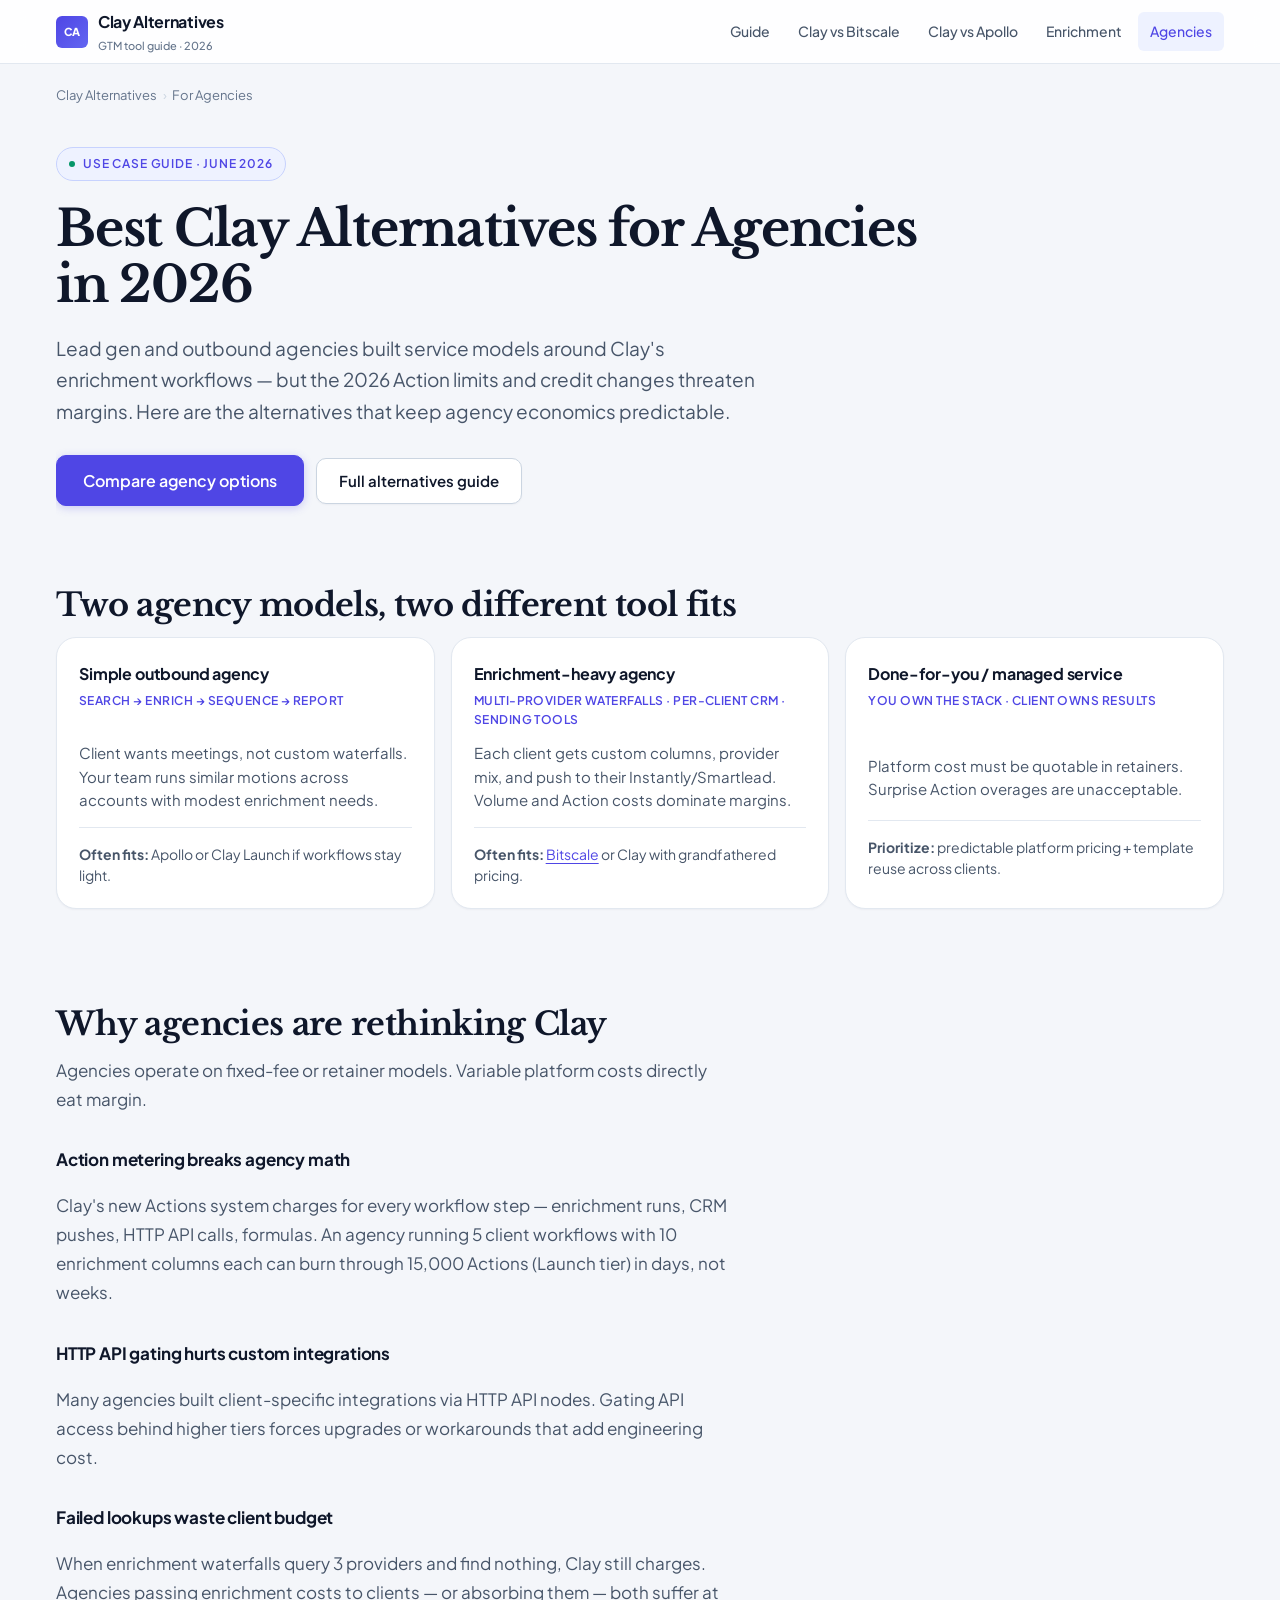
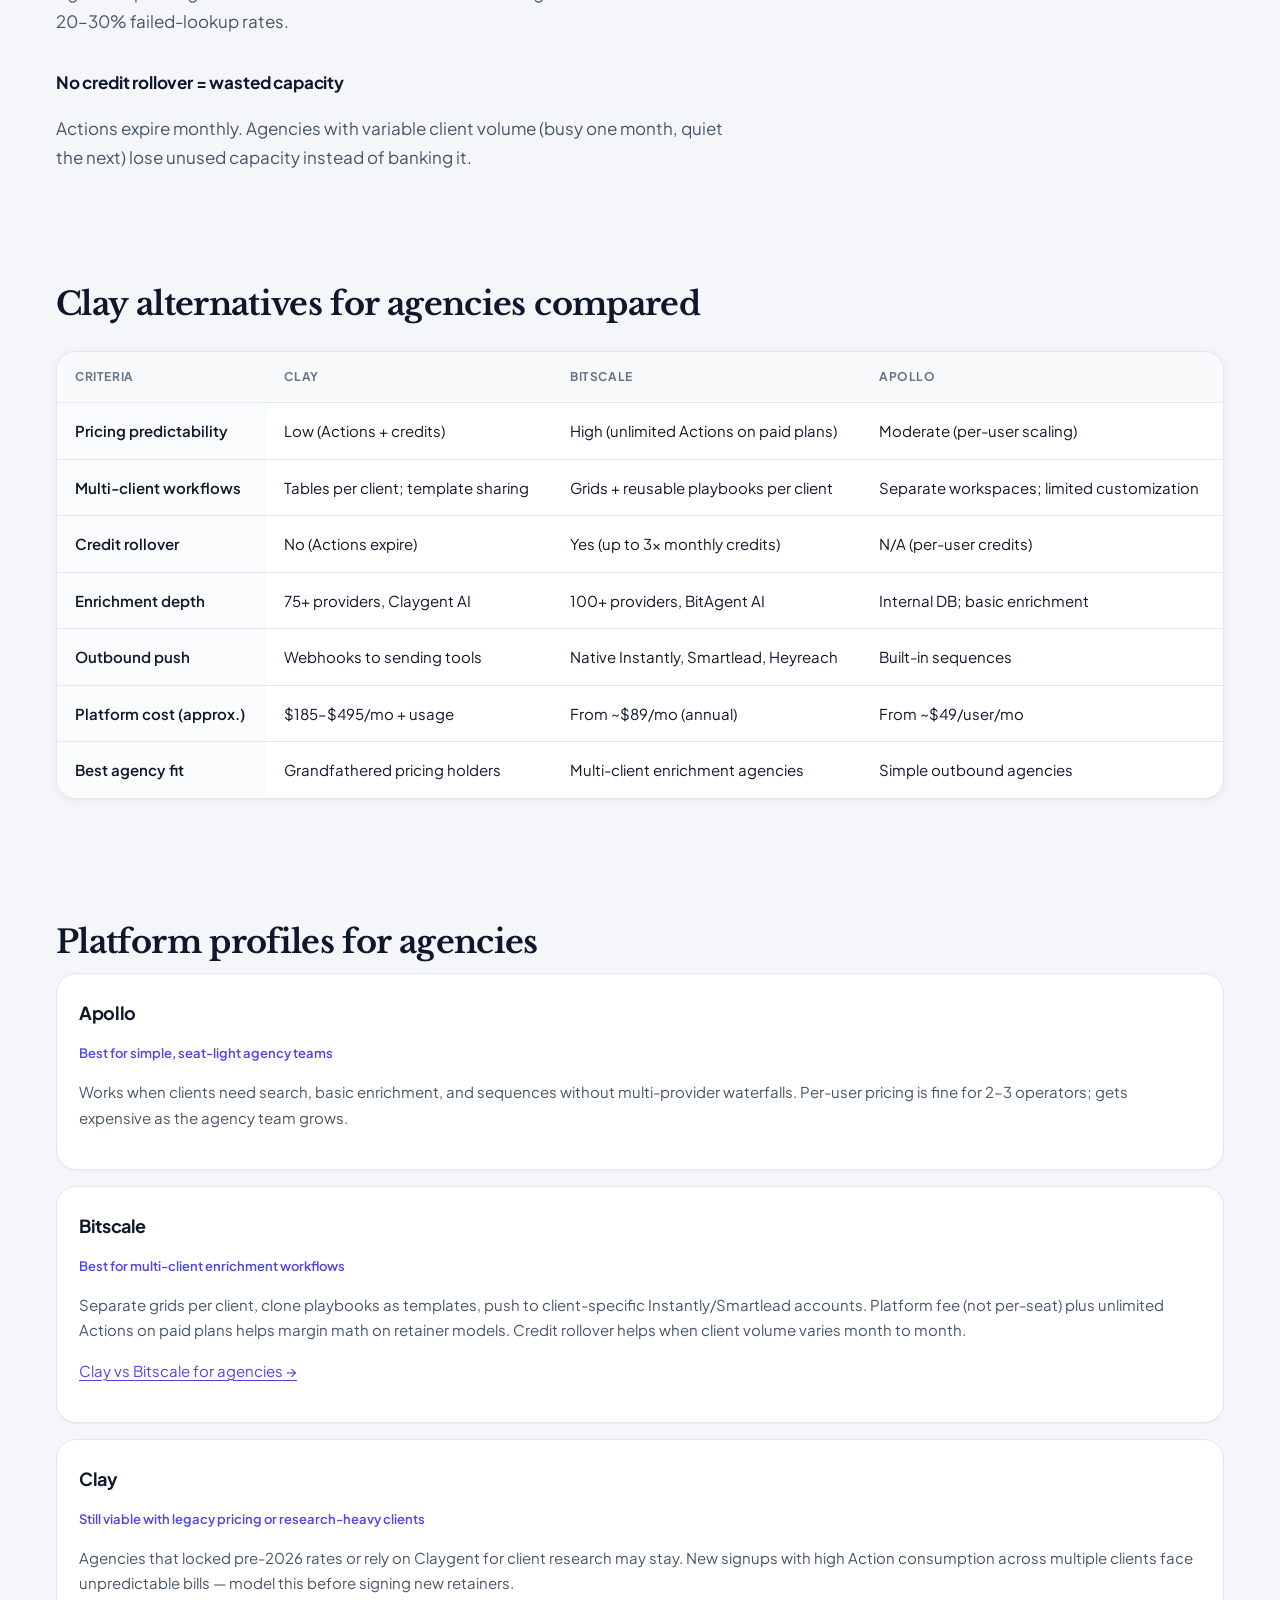
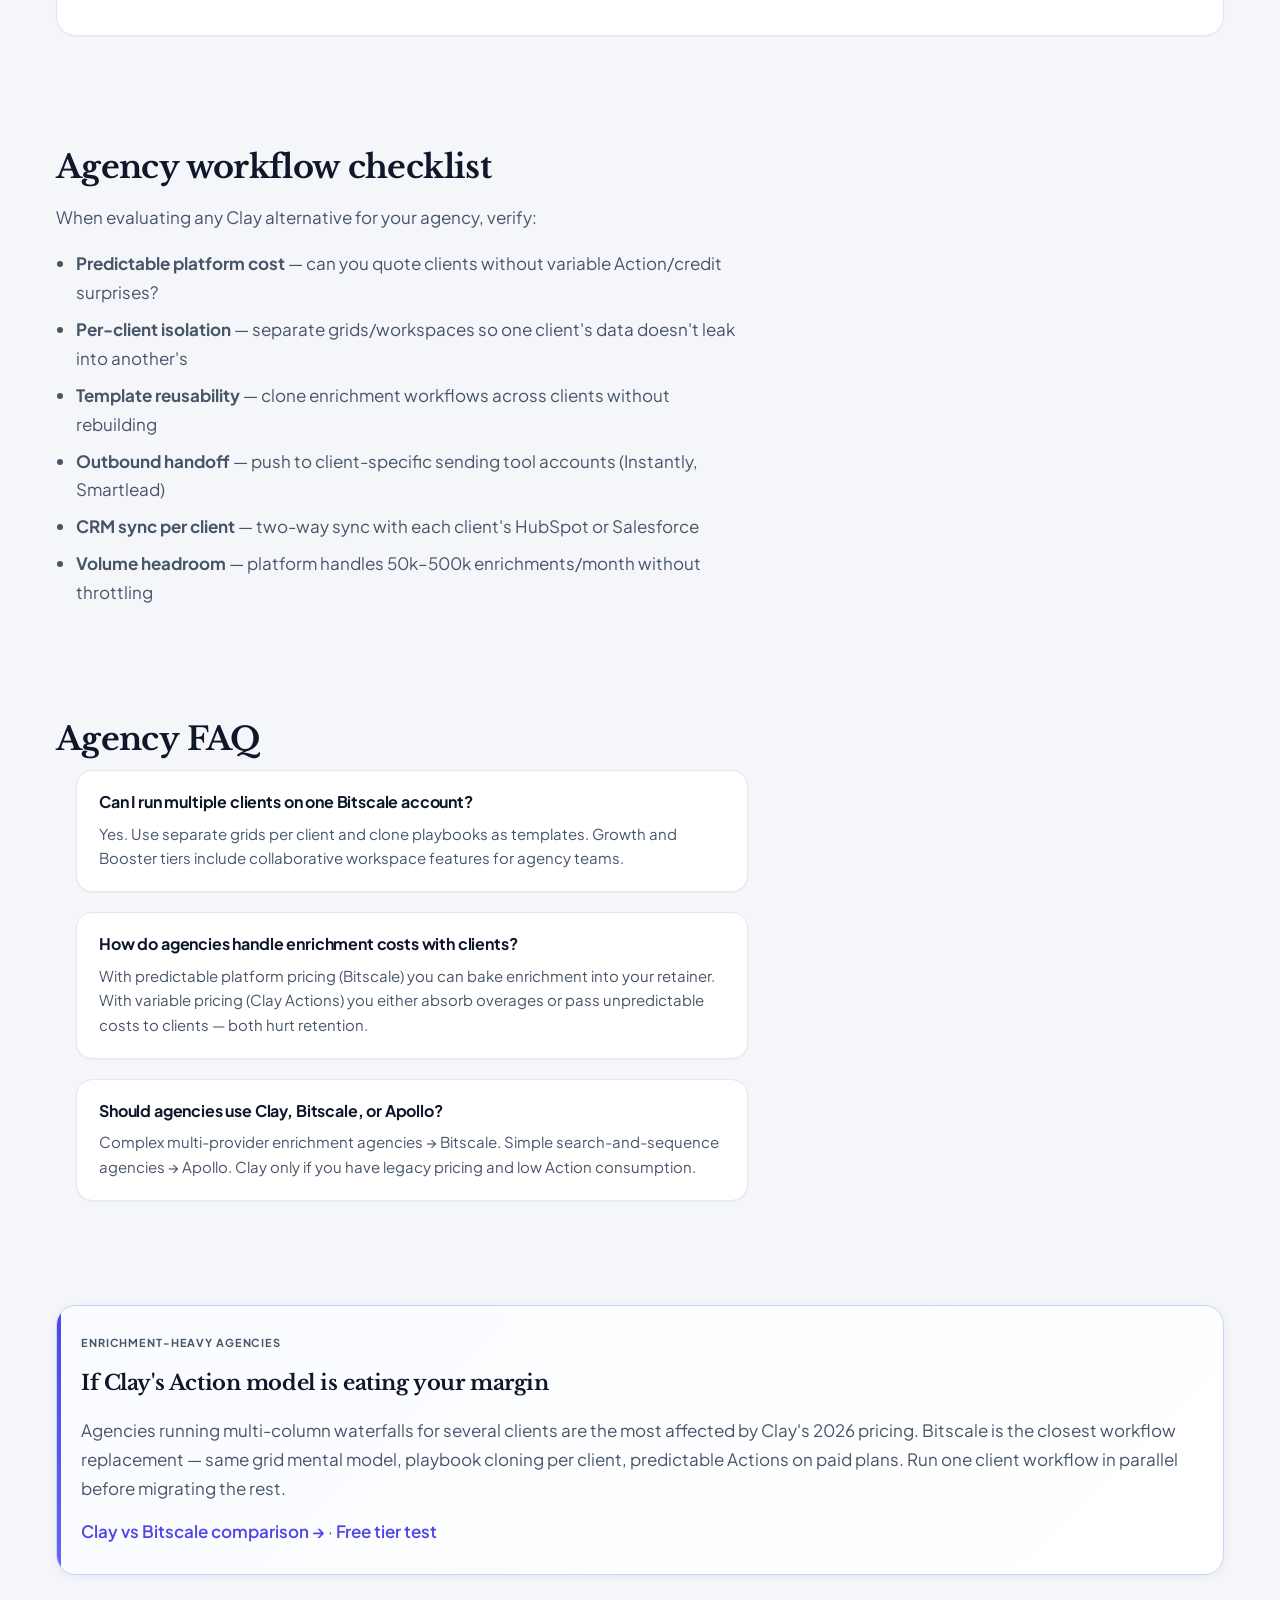
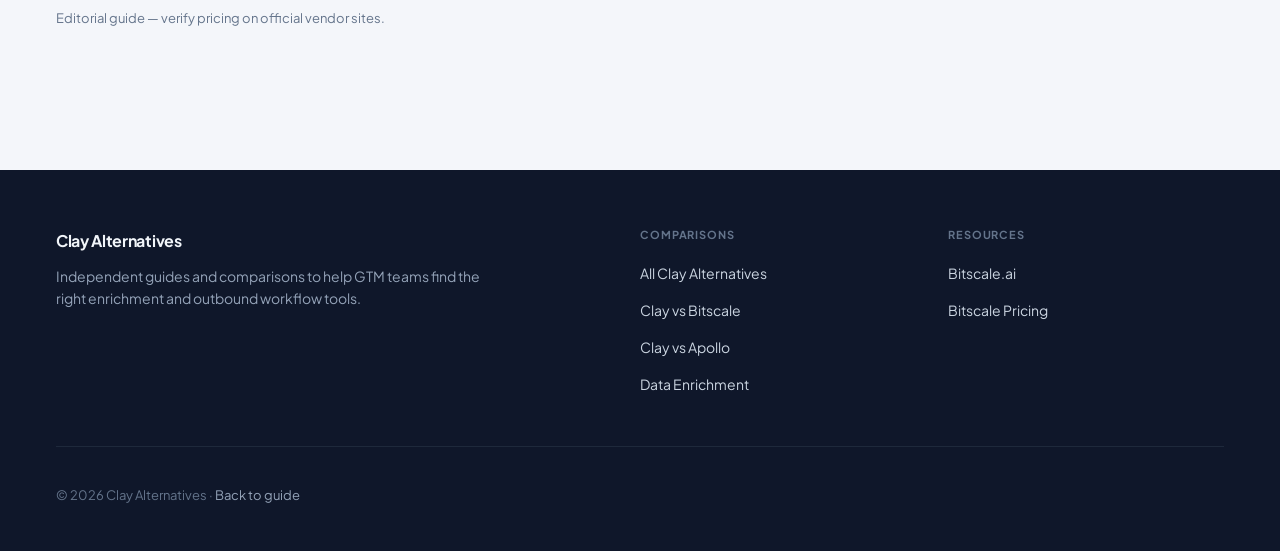
==== commit 267dde1b: "Redesign visual system and UX for SEO/AEO discoverability. New editorial design with Plus Jakarta Sa" ====
--- a/clay-alternatives-for-agencies.html
+++ b/clay-alternatives-for-agencies.html
@@ -21,7 +21,7 @@
 
   <link rel="preconnect" href="https://fonts.googleapis.com">
   <link rel="preconnect" href="https://fonts.gstatic.com" crossorigin>
-  <link href="https://fonts.googleapis.com/css2?family=Inter:wght@400;500;600;700&family=Source+Serif+4:opsz,wght@8..60,600;8..60,700&display=swap" rel="stylesheet">
+  <link href="https://fonts.googleapis.com/css2?family=Libre+Baskerville:ital,wght@0,400;0,700;1,400&family=Plus+Jakarta+Sans:wght@400;500;600;700;800&display=swap" rel="stylesheet">
   <link rel="stylesheet" href="assets/styles.css">
 
   <script type="application/ld+json">
@@ -75,7 +75,10 @@
 
   <header class="site-header">
     <div class="header-inner">
-      <a class="site-logo" href="/">Clay Alternatives</a>
+      <a class="site-logo" href="/">
+        <span class="site-logo-mark" aria-hidden="true">CA</span>
+        <span class="site-logo-text">Clay Alternatives<small>GTM tool guide · 2026</small></span>
+      </a>
       <nav class="site-nav" aria-label="Main navigation">
         <a href="/">Guide</a>
         <a href="clay-vs-bitscale.html">Clay vs Bitscale</a>
@@ -83,6 +86,16 @@
         <a href="clay-alternatives-for-data-enrichment.html">Enrichment</a>
         <a href="clay-alternatives-for-agencies.html" aria-current="page">Agencies</a>
       </nav>
+      <details class="mobile-nav">
+        <summary class="mobile-nav-toggle" aria-label="Open menu"></summary>
+        <nav class="mobile-nav-panel" aria-label="Mobile navigation">
+          <a href="/">Guide</a>
+          <a href="clay-vs-bitscale.html">Clay vs Bitscale</a>
+          <a href="clay-vs-apollo.html">Clay vs Apollo</a>
+          <a href="clay-alternatives-for-data-enrichment.html">Enrichment</a>
+          <a href="clay-alternatives-for-agencies.html" aria-current="page">Agencies</a>
+        </nav>
+      </details>
     </div>
   </header>
 
@@ -96,8 +109,8 @@
       </nav>
 
       <article>
-        <header class="hero">
-          <span class="hero-eyebrow">Use case guide · June 2026</span>
+        <header class="hero hero--spoke">
+          <span class="hero-eyebrow"><span class="hero-eyebrow-dot" aria-hidden="true"></span>Use case guide · June 2026</span>
           <h1>Best Clay Alternatives for Agencies in 2026</h1>
           <p class="hero-lead">Lead gen and outbound agencies built service models around Clay's enrichment workflows — but the 2026 Action limits and credit changes threaten margins. Here are the alternatives that keep agency economics predictable.</p>
           <div class="cta-group">
--- a/assets/styles.css
+++ b/assets/styles.css
@@ -1,95 +1,117 @@
-/* Clay Alternatives — SEO-first static microsite */
+/* Clay Alternatives — editorial comparison site (SEO/AEO-first, no JS) */
 
 :root {
-  --color-bg: #fafaf9;
-  --color-surface: #ffffff;
-  --color-text: #1c1917;
-  --color-text-muted: #57534e;
-  --color-border: #e7e5e4;
-  --color-accent: #2563eb;
-  --color-accent-hover: #1d4ed8;
-  --color-accent-soft: #eff6ff;
-  --color-highlight: #fef3c7;
-  --color-success: #059669;
-  --color-warning: #d97706;
-  --font-sans: "Inter", ui-sans-serif, system-ui, -apple-system, BlinkMacSystemFont, "Segoe UI", Roboto, sans-serif;
-  --font-serif: "Source Serif 4", Georgia, "Times New Roman", serif;
-  --max-width: 72rem;
-  --radius: 0.5rem;
-  --shadow-sm: 0 1px 2px rgba(28, 25, 23, 0.06);
-  --shadow-md: 0 4px 12px rgba(28, 25, 23, 0.08);
-}
-
-*,
-*::before,
-*::after {
-  box-sizing: border-box;
-}
+  --bg: #f4f6fa;
+  --bg-alt: #eef1f7;
+  --surface: #ffffff;
+  --surface-raised: #ffffff;
+  --text: #0f172a;
+  --text-secondary: #475569;
+  --text-muted: #64748b;
+  --border: #e2e8f0;
+  --border-strong: #cbd5e1;
+  --accent: #4f46e5;
+  --accent-hover: #4338ca;
+  --accent-soft: #eef2ff;
+  --accent-muted: #c7d2fe;
+  --teal: #0d9488;
+  --teal-soft: #ccfbf1;
+  --amber: #d97706;
+  --amber-soft: #fef3c7;
+  --success: #059669;
+  --radius-sm: 0.375rem;
+  --radius: 0.625rem;
+  --radius-lg: 1rem;
+  --radius-xl: 1.25rem;
+  --shadow-xs: 0 1px 2px rgba(15, 23, 42, 0.04);
+  --shadow-sm: 0 2px 8px rgba(15, 23, 42, 0.06);
+  --shadow-md: 0 8px 24px rgba(15, 23, 42, 0.08);
+  --shadow-lg: 0 16px 48px rgba(15, 23, 42, 0.1);
+  --font-sans: "Plus Jakarta Sans", ui-sans-serif, system-ui, -apple-system, sans-serif;
+  --font-serif: "Libre Baskerville", Georgia, "Times New Roman", serif;
+  --max-width: 76rem;
+  --content-width: 42rem;
+  --header-h: 4rem;
+  --toc-width: 15rem;
+  --ease: cubic-bezier(0.4, 0, 0.2, 1);
+}
+
+*, *::before, *::after { box-sizing: border-box; }
 
 html {
   scroll-behavior: smooth;
+  scroll-padding-top: calc(var(--header-h) + 1rem);
 }
 
 body {
   margin: 0;
   font-family: var(--font-sans);
-  font-size: 1rem;
-  line-height: 1.65;
-  color: var(--color-text);
-  background: var(--color-bg);
+  font-size: 1.0625rem;
+  line-height: 1.7;
+  color: var(--text);
+  background: var(--bg);
   -webkit-font-smoothing: antialiased;
-}
-
-img {
-  max-width: 100%;
-  height: auto;
-}
+  text-rendering: optimizeLegibility;
+}
+
+img { max-width: 100%; height: auto; display: block; }
 
 a {
-  color: var(--color-accent);
+  color: var(--accent);
   text-decoration-thickness: 1px;
-  text-underline-offset: 2px;
-}
-
-a:hover {
-  color: var(--color-accent-hover);
-}
+  text-underline-offset: 3px;
+  transition: color 0.15s var(--ease);
+}
+
+a:hover { color: var(--accent-hover); }
 
 :focus-visible {
-  outline: 2px solid var(--color-accent);
-  outline-offset: 2px;
-}
-
+  outline: 2px solid var(--accent);
+  outline-offset: 3px;
+}
+
+@media (prefers-reduced-motion: reduce) {
+  html { scroll-behavior: auto; }
+  *, *::before, *::after {
+    animation-duration: 0.01ms !important;
+    transition-duration: 0.01ms !important;
+  }
+}
+
+/* Skip link */
 .skip-link {
   position: absolute;
   top: -100%;
   left: 1rem;
-  z-index: 1000;
-  padding: 0.75rem 1rem;
-  background: var(--color-accent);
+  z-index: 9999;
+  padding: 0.75rem 1.25rem;
+  background: var(--accent);
   color: #fff;
   border-radius: var(--radius);
   text-decoration: none;
-}
-
-.skip-link:focus {
-  top: 1rem;
-}
-
-/* Header */
+  font-weight: 600;
+  font-size: 0.9375rem;
+}
+
+.skip-link:focus { top: 1rem; }
+
+/* ========== HEADER ========== */
 .site-header {
   position: sticky;
   top: 0;
-  z-index: 100;
-  background: rgba(255, 255, 255, 0.95);
-  backdrop-filter: blur(8px);
-  border-bottom: 1px solid var(--color-border);
+  z-index: 200;
+  height: var(--header-h);
+  background: rgba(255, 255, 255, 0.88);
+  backdrop-filter: blur(12px) saturate(180%);
+  -webkit-backdrop-filter: blur(12px) saturate(180%);
+  border-bottom: 1px solid var(--border);
 }
 
 .header-inner {
   max-width: var(--max-width);
   margin: 0 auto;
-  padding: 0.875rem 1.25rem;
+  padding: 0 1.5rem;
+  height: 100%;
   display: flex;
   align-items: center;
   justify-content: space-between;
@@ -97,52 +119,265 @@
 }
 
 .site-logo {
-  font-weight: 700;
-  font-size: 1.05rem;
-  color: var(--color-text);
+  display: flex;
+  align-items: center;
+  gap: 0.625rem;
+  font-weight: 700;
+  font-size: 1rem;
+  color: var(--text);
   text-decoration: none;
   letter-spacing: -0.02em;
-}
-
-.site-logo:hover {
-  color: var(--color-text);
+  flex-shrink: 0;
+}
+
+.site-logo:hover { color: var(--text); }
+
+.site-logo-mark {
+  width: 2rem;
+  height: 2rem;
+  border-radius: var(--radius-sm);
+  background: linear-gradient(135deg, var(--accent) 0%, #6366f1 100%);
+  color: #fff;
+  font-size: 0.6875rem;
+  font-weight: 800;
+  letter-spacing: -0.04em;
+  display: flex;
+  align-items: center;
+  justify-content: center;
+  line-height: 1;
+}
+
+.site-logo-text small {
+  display: block;
+  font-size: 0.6875rem;
+  font-weight: 500;
+  color: var(--text-muted);
+  letter-spacing: 0;
+  margin-top: 0.1rem;
 }
 
 .site-nav {
-  display: flex;
+  display: none;
   align-items: center;
-  gap: 1.25rem;
-  flex-wrap: wrap;
+  gap: 0.25rem;
+}
+
+@media (min-width: 900px) {
+  .site-nav { display: flex; }
 }
 
 .site-nav a {
-  color: var(--color-text-muted);
+  color: var(--text-secondary);
   text-decoration: none;
-  font-size: 0.9rem;
+  font-size: 0.875rem;
   font-weight: 500;
-}
-
-.site-nav a:hover,
+  padding: 0.5rem 0.75rem;
+  border-radius: var(--radius-sm);
+  transition: background 0.15s var(--ease), color 0.15s var(--ease);
+}
+
+.site-nav a:hover {
+  color: var(--text);
+  background: var(--bg-alt);
+}
+
 .site-nav a[aria-current="page"] {
-  color: var(--color-text);
-}
-
-/* Layout */
+  color: var(--accent);
+  background: var(--accent-soft);
+}
+
+/* Mobile nav — CSS-only details */
+.mobile-nav {
+  position: relative;
+}
+
+.mobile-nav-toggle {
+  display: flex;
+  align-items: center;
+  justify-content: center;
+  width: 2.5rem;
+  height: 2.5rem;
+  border: 1px solid var(--border);
+  border-radius: var(--radius-sm);
+  background: var(--surface);
+  cursor: pointer;
+  list-style: none;
+  color: var(--text);
+}
+
+.mobile-nav-toggle::-webkit-details-marker { display: none; }
+
+.mobile-nav-toggle::before {
+  content: "";
+  width: 1.125rem;
+  height: 2px;
+  background: currentColor;
+  box-shadow: 0 -5px 0 currentColor, 0 5px 0 currentColor;
+}
+
+@media (min-width: 900px) {
+  .mobile-nav { display: none; }
+}
+
+.mobile-nav-panel {
+  position: absolute;
+  top: calc(100% + 0.5rem);
+  right: 0;
+  min-width: 14rem;
+  background: var(--surface);
+  border: 1px solid var(--border);
+  border-radius: var(--radius-lg);
+  box-shadow: var(--shadow-lg);
+  padding: 0.5rem;
+  z-index: 300;
+}
+
+.mobile-nav:not([open]) .mobile-nav-panel { display: none; }
+
+.mobile-nav-panel a {
+  display: block;
+  padding: 0.625rem 0.875rem;
+  color: var(--text-secondary);
+  text-decoration: none;
+  font-size: 0.9375rem;
+  font-weight: 500;
+  border-radius: var(--radius-sm);
+}
+
+.mobile-nav-panel a:hover {
+  background: var(--bg-alt);
+  color: var(--text);
+}
+
+.mobile-nav-panel a[aria-current="page"] {
+  background: var(--accent-soft);
+  color: var(--accent);
+}
+
+/* ========== LAYOUT ========== */
 .container {
   max-width: var(--max-width);
   margin: 0 auto;
-  padding: 0 1.25rem;
-}
-
-main {
-  padding-bottom: 4rem;
+  padding: 0 1.5rem;
+}
+
+.page-layout {
+  display: grid;
+  gap: 2.5rem;
+  align-items: start;
+}
+
+@media (min-width: 1100px) {
+  .page-layout--toc {
+    grid-template-columns: var(--toc-width) 1fr;
+  }
+}
+
+.page-content { min-width: 0; }
+
+main { padding-bottom: 5rem; }
+
+/* In-page TOC — AEO + UX */
+.toc {
+  display: none;
+}
+
+@media (min-width: 1100px) {
+  .toc {
+    display: block;
+    position: sticky;
+    top: calc(var(--header-h) + 1.5rem);
+    padding: 1.25rem 0;
+  }
+}
+
+.toc-inner {
+  background: var(--surface);
+  border: 1px solid var(--border);
+  border-radius: var(--radius-lg);
+  padding: 1.25rem;
+  box-shadow: var(--shadow-xs);
+}
+
+.toc-title {
+  font-size: 0.6875rem;
+  font-weight: 700;
+  text-transform: uppercase;
+  letter-spacing: 0.08em;
+  color: var(--text-muted);
+  margin: 0 0 0.875rem;
+}
+
+.toc ol {
+  list-style: none;
+  margin: 0;
+  padding: 0;
+  display: flex;
+  flex-direction: column;
+  gap: 0.125rem;
+}
+
+.toc a {
+  display: block;
+  padding: 0.4rem 0.625rem;
+  font-size: 0.8125rem;
+  font-weight: 500;
+  color: var(--text-secondary);
+  text-decoration: none;
+  border-radius: var(--radius-sm);
+  border-left: 2px solid transparent;
+  line-height: 1.4;
+  transition: all 0.15s var(--ease);
+}
+
+.toc a:hover {
+  color: var(--accent);
+  background: var(--accent-soft);
+  border-left-color: var(--accent);
+}
+
+/* Mobile TOC strip */
+.toc-mobile {
+  display: flex;
+  gap: 0.5rem;
+  overflow-x: auto;
+  padding: 0.75rem 0 1rem;
+  margin: 0 -0.25rem;
+  scrollbar-width: none;
+  -webkit-overflow-scrolling: touch;
+}
+
+.toc-mobile::-webkit-scrollbar { display: none; }
+
+@media (min-width: 1100px) {
+  .toc-mobile { display: none; }
+}
+
+.toc-mobile a {
+  flex-shrink: 0;
+  padding: 0.45rem 0.875rem;
+  font-size: 0.8125rem;
+  font-weight: 600;
+  color: var(--text-secondary);
+  background: var(--surface);
+  border: 1px solid var(--border);
+  border-radius: 999px;
+  text-decoration: none;
+  white-space: nowrap;
+  transition: all 0.15s var(--ease);
+}
+
+.toc-mobile a:hover {
+  border-color: var(--accent-muted);
+  color: var(--accent);
+  background: var(--accent-soft);
 }
 
 /* Breadcrumb */
 .breadcrumb {
-  padding: 1rem 0 0;
-  font-size: 0.875rem;
-  color: var(--color-text-muted);
+  padding: 1.25rem 0 0;
+  font-size: 0.8125rem;
+  color: var(--text-muted);
 }
 
 .breadcrumb ol {
@@ -151,62 +386,187 @@
   padding: 0;
   display: flex;
   flex-wrap: wrap;
+  align-items: center;
   gap: 0.35rem;
 }
 
 .breadcrumb li + li::before {
-  content: "/";
+  content: "›";
   margin-right: 0.35rem;
-  color: var(--color-border);
+  color: var(--border-strong);
 }
 
 .breadcrumb a {
-  color: var(--color-text-muted);
+  color: var(--text-muted);
   text-decoration: none;
 }
 
-.breadcrumb a:hover {
-  color: var(--color-accent);
-}
-
-/* Hero */
+.breadcrumb a:hover { color: var(--accent); }
+
+/* ========== HERO ========== */
 .hero {
+  position: relative;
   padding: 2.5rem 0 2rem;
+  overflow: hidden;
+}
+
+.hero--home {
+  padding: 3rem 0 2.5rem;
+  margin: 0 -1.5rem;
+  padding-left: 1.5rem;
+  padding-right: 1.5rem;
+  background:
+    radial-gradient(ellipse 80% 60% at 20% -10%, rgba(79, 70, 229, 0.12) 0%, transparent 60%),
+    radial-gradient(ellipse 60% 50% at 90% 20%, rgba(13, 148, 136, 0.08) 0%, transparent 55%),
+    linear-gradient(180deg, #fff 0%, var(--bg) 100%);
+  border-bottom: 1px solid var(--border);
+}
+
+@media (min-width: 768px) {
+  .hero--home {
+    margin: 0 calc(-1 * max(1.5rem, (100vw - var(--max-width)) / 2 + 1.5rem));
+    padding: 4rem max(1.5rem, (100vw - var(--max-width)) / 2 + 1.5rem) 3rem;
+  }
 }
 
 .hero-eyebrow {
-  display: inline-block;
-  font-size: 0.8rem;
+  display: inline-flex;
+  align-items: center;
+  gap: 0.5rem;
+  font-size: 0.75rem;
   font-weight: 600;
   text-transform: uppercase;
-  letter-spacing: 0.06em;
-  color: var(--color-text-muted);
-  margin-bottom: 0.75rem;
+  letter-spacing: 0.07em;
+  color: var(--accent);
+  background: var(--accent-soft);
+  border: 1px solid var(--accent-muted);
+  padding: 0.35rem 0.75rem;
+  border-radius: 999px;
+  margin-bottom: 1.25rem;
+}
+
+.hero-eyebrow-dot {
+  width: 6px;
+  height: 6px;
+  border-radius: 50%;
+  background: var(--success);
+  flex-shrink: 0;
 }
 
 .hero h1 {
   font-family: var(--font-serif);
-  font-size: clamp(2rem, 5vw, 2.75rem);
-  line-height: 1.15;
+  font-size: clamp(2rem, 4.5vw, 3.125rem);
+  line-height: 1.12;
+  letter-spacing: -0.025em;
+  margin: 0 0 1.25rem;
+  max-width: 18ch;
+  color: var(--text);
+}
+
+.hero-lead {
+  font-size: clamp(1.0625rem, 2vw, 1.1875rem);
+  color: var(--text-secondary);
+  max-width: 44rem;
+  margin: 0 0 1.75rem;
+  line-height: 1.65;
+}
+
+.hero-meta {
+  display: flex;
+  flex-wrap: wrap;
+  align-items: center;
+  gap: 0.5rem 1.25rem;
+  font-size: 0.8125rem;
+  color: var(--text-muted);
+  margin-top: 1.25rem;
+}
+
+.hero-meta-item {
+  display: inline-flex;
+  align-items: center;
+  gap: 0.35rem;
+}
+
+.hero-meta-item::before {
+  content: "·";
+  color: var(--border-strong);
+  margin-right: 0.35rem;
+}
+
+.hero-meta-item:first-child::before { display: none; }
+
+/* Quick answer — AEO snippet box */
+.quick-answer {
+  background: var(--surface);
+  border: 1px solid var(--border);
+  border-radius: var(--radius-xl);
+  padding: 1.5rem 1.5rem 1.5rem 1.25rem;
+  margin: 0 0 2rem;
+  box-shadow: var(--shadow-sm);
+  border-left: 4px solid var(--teal);
+  max-width: 44rem;
+}
+
+.quick-answer-label {
+  display: inline-flex;
+  align-items: center;
+  gap: 0.4rem;
+  font-size: 0.6875rem;
+  font-weight: 700;
+  text-transform: uppercase;
+  letter-spacing: 0.08em;
+  color: var(--teal);
+  margin-bottom: 0.625rem;
+}
+
+.quick-answer p {
+  margin: 0;
+  font-size: 1rem;
+  color: var(--text-secondary);
+  line-height: 1.65;
+}
+
+.quick-answer strong { color: var(--text); }
+
+/* Stats strip */
+.stats-strip {
+  display: grid;
+  grid-template-columns: repeat(2, 1fr);
+  gap: 0.75rem;
+  margin-top: 2.5rem;
+  max-width: 44rem;
+}
+
+@media (min-width: 640px) {
+  .stats-strip { grid-template-columns: repeat(4, 1fr); }
+}
+
+.stat-item {
+  background: var(--surface);
+  border: 1px solid var(--border);
+  border-radius: var(--radius-lg);
+  padding: 1rem 0.875rem;
+  text-align: center;
+  box-shadow: var(--shadow-xs);
+}
+
+.stat-value {
+  font-size: 1.375rem;
+  font-weight: 800;
   letter-spacing: -0.03em;
-  margin: 0 0 1rem;
-  max-width: 20ch;
-}
-
-.hero-lead {
-  font-size: 1.125rem;
-  color: var(--color-text-muted);
-  max-width: 42rem;
-  margin: 0 0 1.5rem;
-}
-
-.hero-meta {
-  font-size: 0.875rem;
-  color: var(--color-text-muted);
-  margin-top: 1rem;
-}
-
-/* Buttons & CTAs */
+  color: var(--text);
+  line-height: 1.2;
+}
+
+.stat-label {
+  font-size: 0.6875rem;
+  font-weight: 600;
+  color: var(--text-muted);
+  margin-top: 0.25rem;
+  line-height: 1.3;
+}
+
+/* ========== BUTTONS ========== */
 .cta-group {
   display: flex;
   flex-wrap: wrap;
@@ -219,53 +579,727 @@
   align-items: center;
   justify-content: center;
   gap: 0.5rem;
-  padding: 0.875rem 1.5rem;
-  font-size: 1rem;
+  padding: 0.8125rem 1.375rem;
+  font-family: inherit;
+  font-size: 0.9375rem;
   font-weight: 600;
   line-height: 1.2;
   border-radius: var(--radius);
   text-decoration: none;
-  border: 2px solid transparent;
+  border: 1.5px solid transparent;
   cursor: pointer;
-  transition: background 0.15s, border-color 0.15s, transform 0.15s;
+  transition: all 0.18s var(--ease);
 }
 
 .btn-primary {
-  background: var(--color-accent);
+  background: var(--accent);
   color: #fff;
-  border-color: var(--color-accent);
+  border-color: var(--accent);
+  box-shadow: 0 2px 8px rgba(79, 70, 229, 0.25);
 }
 
 .btn-primary:hover {
-  background: var(--color-accent-hover);
-  border-color: var(--color-accent-hover);
+  background: var(--accent-hover);
+  border-color: var(--accent-hover);
   color: #fff;
+  transform: translateY(-1px);
+  box-shadow: 0 4px 16px rgba(79, 70, 229, 0.3);
 }
 
 .btn-secondary {
-  background: var(--color-surface);
-  color: var(--color-text);
-  border-color: var(--color-border);
+  background: var(--surface);
+  color: var(--text);
+  border-color: var(--border-strong);
+  box-shadow: var(--shadow-xs);
 }
 
 .btn-secondary:hover {
-  border-color: var(--color-text-muted);
-  color: var(--color-text);
+  border-color: var(--text-muted);
+  background: var(--bg-alt);
+  color: var(--text);
 }
 
 .btn-lg {
-  padding: 1rem 1.75rem;
+  padding: 0.9375rem 1.625rem;
+  font-size: 1rem;
+}
+
+/* ========== SECTIONS ========== */
+.section {
+  padding: 3rem 0;
+  scroll-margin-top: calc(var(--header-h) + 1rem);
+}
+
+.section--alt {
+  background: var(--bg-alt);
+  margin-left: calc(-1 * max(1.5rem, (100vw - var(--max-width)) / 2 + 1.5rem));
+  margin-right: calc(-1 * max(1.5rem, (100vw - var(--max-width)) / 2 + 1.5rem));
+  padding-left: max(1.5rem, (100vw - var(--max-width)) / 2 + 1.5rem);
+  padding-right: max(1.5rem, (100vw - var(--max-width)) / 2 + 1.5rem);
+  border-top: 1px solid var(--border);
+  border-bottom: 1px solid var(--border);
+}
+
+.section-header {
+  margin-bottom: 1.75rem;
+  max-width: var(--content-width);
+}
+
+.section-label {
+  display: inline-block;
+  font-size: 0.6875rem;
+  font-weight: 700;
+  text-transform: uppercase;
+  letter-spacing: 0.08em;
+  color: var(--accent);
+  margin-bottom: 0.5rem;
+}
+
+.section h2 {
+  font-family: var(--font-serif);
+  font-size: clamp(1.5rem, 3vw, 2rem);
+  letter-spacing: -0.02em;
+  margin: 0 0 0.75rem;
+  line-height: 1.2;
+  color: var(--text);
+}
+
+.section h3 {
   font-size: 1.0625rem;
-}
-
-/* CTA bands */
+  font-weight: 700;
+  margin: 2rem 0 0.625rem;
+  color: var(--text);
+  letter-spacing: -0.01em;
+}
+
+.section-intro {
+  color: var(--text-secondary);
+  max-width: var(--content-width);
+  margin: 0;
+  font-size: 1.0625rem;
+}
+
+.section p,
+.section li {
+  max-width: var(--content-width);
+  color: var(--text-secondary);
+}
+
+.section > ul,
+.section > ol {
+  padding-left: 1.25rem;
+}
+
+.section > ul li,
+.section > ol li {
+  margin-bottom: 0.5rem;
+}
+
+/* Category cards */
+.category-grid {
+  display: grid;
+  gap: 1rem;
+  margin-top: 1.5rem;
+}
+
+@media (min-width: 640px) {
+  .category-grid { grid-template-columns: repeat(2, 1fr); }
+}
+
+.category-card {
+  background: var(--surface);
+  border: 1px solid var(--border);
+  border-radius: var(--radius-lg);
+  padding: 1.25rem 1.25rem 1.25rem 1rem;
+  display: flex;
+  gap: 1rem;
+  align-items: flex-start;
+  box-shadow: var(--shadow-xs);
+  transition: border-color 0.18s var(--ease), box-shadow 0.18s var(--ease);
+}
+
+.category-card:hover {
+  border-color: var(--accent-muted);
+  box-shadow: var(--shadow-sm);
+}
+
+.category-icon {
+  flex-shrink: 0;
+  width: 2.5rem;
+  height: 2.5rem;
+  border-radius: var(--radius);
+  display: flex;
+  align-items: center;
+  justify-content: center;
+  font-size: 1.125rem;
+  line-height: 1;
+}
+
+.category-icon--workflow { background: var(--accent-soft); }
+.category-icon--platform { background: #dbeafe; }
+.category-icon--api { background: var(--teal-soft); }
+.category-icon--enterprise { background: var(--amber-soft); }
+
+.category-card h3 {
+  margin: 0 0 0.35rem;
+  font-size: 0.9375rem;
+  font-weight: 700;
+}
+
+.category-card p {
+  margin: 0;
+  font-size: 0.875rem;
+  line-height: 1.55;
+  max-width: none;
+  color: var(--text-muted);
+}
+
+/* ========== TABLES ========== */
+.table-wrap {
+  overflow-x: auto;
+  margin: 1.75rem 0;
+  border: 1px solid var(--border);
+  border-radius: var(--radius-xl);
+  background: var(--surface);
+  box-shadow: var(--shadow-sm);
+  -webkit-overflow-scrolling: touch;
+}
+
+.table-wrap caption {
+  caption-side: top;
+  text-align: left;
+  padding: 0 0 0.75rem;
+  font-size: 0.875rem;
+  color: var(--text-muted);
+  font-weight: 500;
+}
+
+.comparison-table,
+.pick-table {
+  width: 100%;
+  border-collapse: collapse;
+  font-size: 0.9375rem;
+}
+
+.comparison-table { min-width: 680px; }
+
+.comparison-table th,
+.comparison-table td,
+.pick-table th,
+.pick-table td {
+  padding: 0.9375rem 1.125rem;
+  text-align: left;
+  border-bottom: 1px solid var(--border);
+  vertical-align: top;
+}
+
+.comparison-table th,
+.pick-table th {
+  background: #f8fafc;
+  font-weight: 700;
+  font-size: 0.75rem;
+  text-transform: uppercase;
+  letter-spacing: 0.05em;
+  color: var(--text-muted);
+  white-space: nowrap;
+}
+
+.comparison-table tbody tr:hover,
+.pick-table tbody tr:hover {
+  background: #fafbff;
+}
+
+.comparison-table tr:last-child td,
+.pick-table tr:last-child td {
+  border-bottom: none;
+}
+
+.comparison-table td:first-child,
+.pick-table td:first-child {
+  font-weight: 600;
+  color: var(--text);
+  background: #fafbfc;
+  position: sticky;
+  left: 0;
+  z-index: 1;
+  box-shadow: 2px 0 4px rgba(15, 23, 42, 0.03);
+}
+
+.comparison-table .highlight-col {
+  background: var(--accent-soft);
+}
+
+/* ========== CARDS ========== */
+.card-grid {
+  display: grid;
+  gap: 1rem;
+  grid-template-columns: 1fr;
+}
+
+@media (min-width: 640px) {
+  .card-grid { grid-template-columns: repeat(2, 1fr); }
+}
+
+@media (min-width: 960px) {
+  .card-grid--3 { grid-template-columns: repeat(3, 1fr); }
+}
+
+.card {
+  background: var(--surface);
+  border: 1px solid var(--border);
+  border-radius: var(--radius-lg);
+  padding: 1.375rem;
+  box-shadow: var(--shadow-xs);
+  transition: all 0.2s var(--ease);
+}
+
+.card h3 {
+  margin: 0 0 0.5rem;
+  font-size: 1rem;
+  font-weight: 700;
+  letter-spacing: -0.01em;
+}
+
+.card p:last-child {
+  margin-bottom: 0;
+  font-size: 0.9375rem;
+  color: var(--text-muted);
+  line-height: 1.55;
+}
+
+.card-link {
+  display: block;
+  text-decoration: none;
+  color: inherit;
+}
+
+.card-link:hover {
+  border-color: var(--accent-muted);
+  box-shadow: var(--shadow-md);
+  transform: translateY(-2px);
+  color: inherit;
+}
+
+.card-link h3 { color: var(--accent); }
+
+.card-link::after {
+  content: "→";
+  display: block;
+  margin-top: 0.75rem;
+  font-size: 0.875rem;
+  font-weight: 600;
+  color: var(--accent);
+  opacity: 0;
+  transform: translateX(-4px);
+  transition: all 0.2s var(--ease);
+}
+
+.card-link:hover::after {
+  opacity: 1;
+  transform: translateX(0);
+}
+
+/* Scenario cards */
+.scenario-grid {
+  display: grid;
+  gap: 1rem;
+}
+
+@media (min-width: 768px) {
+  .scenario-grid { grid-template-columns: repeat(3, 1fr); }
+}
+
+.scenario-card {
+  background: var(--surface);
+  border: 1px solid var(--border);
+  border-radius: var(--radius-xl);
+  padding: 1.375rem;
+  box-shadow: var(--shadow-xs);
+  display: flex;
+  flex-direction: column;
+  transition: box-shadow 0.2s var(--ease);
+}
+
+.scenario-card:hover { box-shadow: var(--shadow-md); }
+
+.scenario-card-icon {
+  width: 2.25rem;
+  height: 2.25rem;
+  border-radius: var(--radius);
+  background: var(--accent-soft);
+  display: flex;
+  align-items: center;
+  justify-content: center;
+  font-size: 1rem;
+  margin-bottom: 0.875rem;
+}
+
+.scenario-card h3 {
+  margin: 0 0 0.35rem;
+  font-size: 1rem;
+  font-weight: 700;
+  letter-spacing: -0.01em;
+}
+
+.scenario-card .scenario-meta {
+  font-size: 0.75rem;
+  font-weight: 600;
+  color: var(--accent);
+  text-transform: uppercase;
+  letter-spacing: 0.04em;
+  margin-bottom: 0.75rem;
+}
+
+.scenario-card p {
+  margin: 0;
+  font-size: 0.9375rem;
+  color: var(--text-secondary);
+  line-height: 1.55;
+  flex: 1;
+}
+
+.scenario-card .pick {
+  margin-top: 1rem;
+  padding-top: 1rem;
+  border-top: 1px solid var(--border);
+  font-size: 0.875rem;
+  color: var(--text-secondary);
+  line-height: 1.5;
+}
+
+/* Tool profiles */
+.tool-profile {
+  background: var(--surface);
+  border: 1px solid var(--border);
+  border-radius: var(--radius-xl);
+  padding: 1.5rem 1.375rem;
+  margin-bottom: 1rem;
+  box-shadow: var(--shadow-xs);
+  transition: border-color 0.18s var(--ease);
+}
+
+.tool-profile:hover { border-color: var(--border-strong); }
+
+.tool-profile h3 {
+  margin: 0 0 0.25rem;
+  font-size: 1.125rem;
+  font-weight: 700;
+  letter-spacing: -0.02em;
+}
+
+.tool-profile .tool-tagline {
+  font-size: 0.8125rem;
+  font-weight: 600;
+  color: var(--accent);
+  margin-bottom: 0.75rem;
+}
+
+.tool-profile p {
+  max-width: none;
+  font-size: 0.9375rem;
+}
+
+/* Pros/cons */
+.pros-cons {
+  display: grid;
+  gap: 1rem;
+  margin-top: 1rem;
+}
+
+@media (min-width: 640px) {
+  .pros-cons { grid-template-columns: 1fr 1fr; }
+}
+
+.pros-cons > div {
+  background: var(--bg);
+  border-radius: var(--radius);
+  padding: 1rem;
+}
+
+.pros-cons ul {
+  margin: 0.375rem 0 0;
+  padding-left: 1.125rem;
+  font-size: 0.875rem;
+}
+
+.pros-cons li {
+  margin-bottom: 0.3rem;
+  color: var(--text-secondary);
+  max-width: none;
+}
+
+.pros-cons strong {
+  font-size: 0.75rem;
+  text-transform: uppercase;
+  letter-spacing: 0.05em;
+  color: var(--text-muted);
+}
+
+/* Checklist */
+.checklist {
+  list-style: none;
+  margin: 1.25rem 0 0;
+  padding: 0;
+  display: grid;
+  gap: 0.625rem;
+}
+
+@media (min-width: 640px) {
+  .checklist { grid-template-columns: 1fr 1fr; }
+}
+
+.checklist li {
+  padding: 0.75rem 0.875rem 0.75rem 2.25rem;
+  position: relative;
+  color: var(--text-secondary);
+  font-size: 0.9375rem;
+  background: var(--surface);
+  border: 1px solid var(--border);
+  border-radius: var(--radius);
+  max-width: none;
+}
+
+.checklist li::before {
+  content: "";
+  position: absolute;
+  left: 0.875rem;
+  top: 50%;
+  transform: translateY(-50%);
+  width: 1rem;
+  height: 1rem;
+  background: var(--teal-soft);
+  border-radius: 50%;
+  background-image: url("data:image/svg+xml,%3Csvg xmlns='http://www.w3.org/2000/svg' viewBox='0 0 16 16' fill='%230d9488'%3E%3Cpath d='M6.5 11.5L3 8l1-1 2.5 2.5L12 4l1 1z'/%3E%3C/svg%3E");
+  background-size: 0.625rem;
+  background-repeat: no-repeat;
+  background-position: center;
+}
+
+/* FAQ — card style, all visible for SEO */
+.faq-list {
+  margin: 0;
+  padding: 0;
+  list-style: none;
+  display: flex;
+  flex-direction: column;
+  gap: 0.75rem;
+}
+
+.faq-item {
+  background: var(--surface);
+  border: 1px solid var(--border);
+  border-radius: var(--radius-lg);
+  padding: 1.25rem 1.375rem;
+  box-shadow: var(--shadow-xs);
+}
+
+.faq-item h3 {
+  font-size: 1rem;
+  font-weight: 700;
+  margin: 0 0 0.5rem;
+  letter-spacing: -0.01em;
+  color: var(--text);
+  line-height: 1.4;
+}
+
+.faq-item p {
+  margin: 0;
+  color: var(--text-secondary);
+  font-size: 0.9375rem;
+  line-height: 1.65;
+  max-width: none;
+}
+
+/* Verdict boxes */
+.verdict-grid {
+  display: grid;
+  gap: 1rem;
+  margin: 1.5rem 0;
+}
+
+@media (min-width: 640px) {
+  .verdict-grid { grid-template-columns: 1fr 1fr; }
+}
+
+.verdict-box {
+  background: var(--surface);
+  border: 1px solid var(--border);
+  border-radius: var(--radius-xl);
+  padding: 1.375rem;
+  box-shadow: var(--shadow-xs);
+}
+
+.verdict-box h3 {
+  margin: 0 0 0.625rem;
+  font-size: 0.9375rem;
+  font-weight: 700;
+  color: var(--text);
+}
+
+.verdict-box p {
+  margin: 0;
+  color: var(--text-secondary);
+  font-size: 0.9375rem;
+  line-height: 1.6;
+  max-width: none;
+}
+
+/* Editorial pick */
+.editorial-pick {
+  background: linear-gradient(135deg, #fafbff 0%, #fff 100%);
+  border: 1px solid var(--accent-muted);
+  border-radius: var(--radius-xl);
+  padding: 1.75rem 1.5rem;
+  margin: 3rem 0 0;
+  box-shadow: var(--shadow-sm);
+  position: relative;
+  overflow: hidden;
+}
+
+.editorial-pick::before {
+  content: "";
+  position: absolute;
+  top: 0;
+  left: 0;
+  width: 4px;
+  height: 100%;
+  background: linear-gradient(180deg, var(--accent), #6366f1);
+}
+
+.editorial-pick-label {
+  font-size: 0.6875rem;
+  font-weight: 700;
+  text-transform: uppercase;
+  letter-spacing: 0.08em;
+  color: var(--accent);
+  margin-bottom: 0.625rem;
+}
+
+.editorial-pick h2,
+.editorial-pick h3 {
+  font-family: var(--font-serif);
+  font-size: 1.3125rem;
+  margin: 0 0 0.875rem;
+  letter-spacing: -0.02em;
+  color: var(--text);
+}
+
+.editorial-pick p {
+  margin: 0 0 0.875rem;
+  color: var(--text-secondary);
+  max-width: none;
+}
+
+.editorial-pick p:last-child { margin-bottom: 0; }
+
+.editorial-pick .text-link {
+  font-weight: 600;
+  text-decoration: none;
+}
+
+.editorial-pick .text-link:hover { text-decoration: underline; }
+
+/* Glossary */
+.glossary {
+  background: var(--surface);
+  border: 1px solid var(--border);
+  border-radius: var(--radius-xl);
+  padding: 1.5rem 1.375rem;
+  box-shadow: var(--shadow-xs);
+}
+
+.glossary dt {
+  font-weight: 700;
+  font-size: 0.9375rem;
+  margin-top: 1.125rem;
+  color: var(--text);
+}
+
+.glossary dt:first-child { margin-top: 0; }
+
+.glossary dd {
+  margin: 0.25rem 0 0;
+  color: var(--text-secondary);
+  font-size: 0.9375rem;
+  line-height: 1.6;
+  max-width: none;
+}
+
+/* Rank list (legacy) */
+.rank-list {
+  list-style: none;
+  margin: 0;
+  padding: 0;
+  display: flex;
+  flex-direction: column;
+  gap: 1rem;
+}
+
+.rank-item {
+  background: var(--surface);
+  border: 1px solid var(--border);
+  border-radius: var(--radius-xl);
+  padding: 1.5rem;
+  box-shadow: var(--shadow-xs);
+}
+
+.rank-item--featured {
+  border-color: var(--accent-muted);
+  background: linear-gradient(180deg, var(--accent-soft) 0%, var(--surface) 40%);
+}
+
+.rank-header {
+  display: flex;
+  align-items: flex-start;
+  gap: 1rem;
+  margin-bottom: 0.75rem;
+}
+
+.rank-number {
+  flex-shrink: 0;
+  width: 2rem;
+  height: 2rem;
+  display: flex;
+  align-items: center;
+  justify-content: center;
+  background: var(--text);
+  color: #fff;
+  font-weight: 700;
+  font-size: 0.8125rem;
+  border-radius: 50%;
+}
+
+.rank-item--featured .rank-number { background: var(--accent); }
+
+.rank-item h3 {
+  margin: 0;
+  font-size: 1.125rem;
+  font-weight: 700;
+}
+
+.rank-badge {
+  display: inline-block;
+  font-size: 0.6875rem;
+  font-weight: 700;
+  text-transform: uppercase;
+  letter-spacing: 0.05em;
+  background: var(--amber-soft);
+  color: var(--amber);
+  padding: 0.2rem 0.5rem;
+  border-radius: 999px;
+  margin-left: 0.5rem;
+  vertical-align: middle;
+}
+
+/* CTA bands (legacy) */
 .cta-band {
-  background: linear-gradient(135deg, #1e3a8a 0%, #2563eb 100%);
+  background: linear-gradient(135deg, #312e81 0%, var(--accent) 100%);
   color: #fff;
-  border-radius: calc(var(--radius) * 2);
-  padding: 2rem 1.5rem;
+  border-radius: var(--radius-xl);
+  padding: 2.5rem 1.75rem;
   margin: 2.5rem 0;
   text-align: center;
+  box-shadow: var(--shadow-md);
 }
 
 .cta-band h2 {
@@ -283,343 +1317,62 @@
 
 .cta-band .btn-primary {
   background: #fff;
-  color: var(--color-accent);
+  color: var(--accent);
   border-color: #fff;
 }
 
-.cta-band .btn-primary:hover {
-  background: var(--color-accent-soft);
-  color: var(--color-accent-hover);
-}
-
 .cta-inline {
-  background: var(--color-accent-soft);
-  border: 1px solid #bfdbfe;
-  border-radius: calc(var(--radius) * 2);
+  background: var(--accent-soft);
+  border: 1px solid var(--accent-muted);
+  border-radius: var(--radius-xl);
   padding: 1.5rem;
   margin: 2rem 0;
 }
 
-.cta-inline h3 {
-  margin: 0 0 0.5rem;
-  font-size: 1.125rem;
-}
-
-.cta-inline p {
-  margin: 0 0 1rem;
-  color: var(--color-text-muted);
-}
-
-/* Sections */
-.section {
-  padding: 2rem 0;
-}
-
-.section h2 {
-  font-family: var(--font-serif);
-  font-size: clamp(1.5rem, 3vw, 1.875rem);
-  letter-spacing: -0.02em;
-  margin: 0 0 1rem;
-}
-
-.section h3 {
-  font-size: 1.125rem;
-  margin: 1.5rem 0 0.5rem;
-}
-
-.section-intro {
-  color: var(--color-text-muted);
-  max-width: 42rem;
-  margin: 0 0 1.5rem;
-}
-
-/* Cards grid */
-.card-grid {
-  display: grid;
-  gap: 1rem;
-  grid-template-columns: 1fr;
-}
-
-@media (min-width: 640px) {
-  .card-grid {
-    grid-template-columns: repeat(2, 1fr);
-  }
-}
-
-@media (min-width: 960px) {
-  .card-grid--3 {
-    grid-template-columns: repeat(3, 1fr);
-  }
-}
-
-.card {
-  background: var(--color-surface);
-  border: 1px solid var(--color-border);
-  border-radius: calc(var(--radius) * 2);
-  padding: 1.25rem;
-  box-shadow: var(--shadow-sm);
-}
-
-.card h3 {
-  margin-top: 0;
-}
-
-.card p:last-child {
-  margin-bottom: 0;
-}
-
-.card-link {
-  display: block;
-  text-decoration: none;
-  color: inherit;
-  transition: border-color 0.15s, box-shadow 0.15s;
-}
-
-.card-link:hover {
-  border-color: #bfdbfe;
-  box-shadow: var(--shadow-md);
-  color: inherit;
-}
-
-.card-link h3 {
-  color: var(--color-accent);
-}
-
-/* Ranked list */
-.rank-list {
-  list-style: none;
-  margin: 0;
-  padding: 0;
-  display: flex;
-  flex-direction: column;
-  gap: 1.25rem;
-}
-
-.rank-item {
-  background: var(--color-surface);
-  border: 1px solid var(--color-border);
-  border-radius: calc(var(--radius) * 2);
-  padding: 1.5rem;
-}
-
-.rank-item--featured {
-  border-color: #93c5fd;
-  background: linear-gradient(to bottom, #eff6ff, #fff);
-}
-
-.rank-header {
-  display: flex;
-  align-items: flex-start;
-  gap: 1rem;
-  margin-bottom: 0.75rem;
-}
-
-.rank-number {
-  flex-shrink: 0;
-  width: 2rem;
-  height: 2rem;
-  display: flex;
-  align-items: center;
-  justify-content: center;
-  background: var(--color-text);
-  color: #fff;
-  font-weight: 700;
-  font-size: 0.875rem;
-  border-radius: 50%;
-}
-
-.rank-item--featured .rank-number {
-  background: var(--color-accent);
-}
-
-.rank-item h3 {
-  margin: 0;
-  font-size: 1.25rem;
-}
-
-.rank-badge {
-  display: inline-block;
-  font-size: 0.75rem;
-  font-weight: 600;
-  text-transform: uppercase;
-  letter-spacing: 0.04em;
-  background: var(--color-highlight);
-  color: #92400e;
-  padding: 0.2rem 0.5rem;
-  border-radius: 999px;
-  margin-left: 0.5rem;
-  vertical-align: middle;
-}
-
-.pros-cons {
-  display: grid;
-  gap: 1rem;
-  margin-top: 1rem;
-}
-
-@media (min-width: 640px) {
-  .pros-cons {
-    grid-template-columns: 1fr 1fr;
-  }
-}
-
-.pros-cons ul {
-  margin: 0.25rem 0 0;
-  padding-left: 1.25rem;
-}
-
-.pros-cons li {
-  margin-bottom: 0.35rem;
-}
-
-.pros-cons strong {
-  font-size: 0.875rem;
-  text-transform: uppercase;
-  letter-spacing: 0.03em;
-}
-
-/* Comparison table */
-.table-wrap {
-  overflow-x: auto;
-  margin: 1.5rem 0;
-  border: 1px solid var(--color-border);
-  border-radius: calc(var(--radius) * 2);
-  background: var(--color-surface);
-}
-
-.comparison-table {
-  width: 100%;
-  border-collapse: collapse;
-  font-size: 0.9375rem;
-  min-width: 640px;
-}
-
-.comparison-table th,
-.comparison-table td {
-  padding: 0.875rem 1rem;
-  text-align: left;
-  border-bottom: 1px solid var(--color-border);
-  vertical-align: top;
-}
-
-.comparison-table th {
-  background: #f5f5f4;
-  font-weight: 600;
-  font-size: 0.8125rem;
-  text-transform: uppercase;
-  letter-spacing: 0.04em;
-  color: var(--color-text-muted);
-}
-
-.comparison-table tr:last-child td {
-  border-bottom: none;
-}
-
-.comparison-table td:first-child {
-  font-weight: 600;
-  background: #fafaf9;
-  white-space: nowrap;
-}
-
-.comparison-table .highlight-col {
-  background: var(--color-accent-soft);
-}
-
-/* FAQ */
-.faq-list {
-  margin: 0;
-  padding: 0;
-  list-style: none;
-}
-
-.faq-item {
-  border-bottom: 1px solid var(--color-border);
-  padding: 1.25rem 0;
-}
-
-.faq-item:first-child {
-  padding-top: 0;
-}
-
-.faq-item h3 {
-  font-size: 1.0625rem;
-  margin: 0 0 0.5rem;
-}
-
-.faq-item p {
-  margin: 0;
-  color: var(--color-text-muted);
-}
-
-/* Verdict boxes */
-.verdict-grid {
-  display: grid;
-  gap: 1rem;
-  margin: 1.5rem 0;
-}
-
-@media (min-width: 640px) {
-  .verdict-grid {
-    grid-template-columns: 1fr 1fr;
-  }
-}
-
-.verdict-box {
-  background: var(--color-surface);
-  border: 1px solid var(--color-border);
-  border-radius: calc(var(--radius) * 2);
-  padding: 1.25rem;
-}
-
-.verdict-box h3 {
-  margin: 0 0 0.5rem;
-  font-size: 1rem;
-}
-
-.verdict-box p {
-  margin: 0;
-  color: var(--color-text-muted);
-  font-size: 0.9375rem;
-}
-
 /* Footer */
 .site-footer {
-  border-top: 1px solid var(--color-border);
-  background: var(--color-surface);
-  padding: 2rem 0;
-  margin-top: 2rem;
+  background: #0f172a;
+  color: #94a3b8;
+  padding: 3.5rem 0 2rem;
+  margin-top: 3rem;
 }
 
 .footer-inner {
   max-width: var(--max-width);
   margin: 0 auto;
-  padding: 0 1.25rem;
+  padding: 0 1.5rem;
 }
 
 .footer-grid {
   display: grid;
-  gap: 1.5rem;
+  gap: 2rem;
 }
 
 @media (min-width: 640px) {
-  .footer-grid {
-    grid-template-columns: 2fr 1fr 1fr;
-  }
+  .footer-grid { grid-template-columns: 2fr 1fr 1fr; }
+}
+
+.footer-brand strong {
+  color: #f1f5f9;
+  font-size: 1rem;
+  letter-spacing: -0.02em;
 }
 
 .footer-brand p {
-  color: var(--color-text-muted);
+  color: #94a3b8;
   font-size: 0.875rem;
-  margin: 0.5rem 0 0;
+  margin: 0.625rem 0 0;
   max-width: 28rem;
+  line-height: 1.6;
 }
 
 .footer-nav h4 {
-  font-size: 0.8125rem;
+  font-size: 0.6875rem;
   text-transform: uppercase;
-  letter-spacing: 0.05em;
-  color: var(--color-text-muted);
-  margin: 0 0 0.75rem;
+  letter-spacing: 0.08em;
+  color: #64748b;
+  margin: 0 0 0.875rem;
+  font-weight: 700;
 }
 
 .footer-nav ul {
@@ -628,233 +1381,61 @@
   padding: 0;
 }
 
-.footer-nav li {
-  margin-bottom: 0.4rem;
-}
+.footer-nav li { margin-bottom: 0.5rem; }
 
 .footer-nav a {
-  color: var(--color-text-muted);
+  color: #cbd5e1;
   text-decoration: none;
-  font-size: 0.9rem;
-}
-
-.footer-nav a:hover {
-  color: var(--color-accent);
-}
+  font-size: 0.875rem;
+  transition: color 0.15s var(--ease);
+}
+
+.footer-nav a:hover { color: #fff; }
 
 .footer-bottom {
-  margin-top: 2rem;
+  margin-top: 2.5rem;
   padding-top: 1.5rem;
-  border-top: 1px solid var(--color-border);
+  border-top: 1px solid #1e293b;
   font-size: 0.8125rem;
-  color: var(--color-text-muted);
-}
-
+  color: #64748b;
+}
+
+.footer-bottom a {
+  color: #94a3b8;
+  text-decoration: none;
+}
+
+.footer-bottom a:hover { color: #fff; }
+
+/* Notes */
 .disclaimer {
   font-size: 0.8125rem;
-  color: var(--color-text-muted);
-  font-style: italic;
-  margin-top: 1rem;
-}
-
-/* Utility */
-.text-muted {
-  color: var(--color-text-muted);
-}
-
-.text-sm {
-  font-size: 0.875rem;
-}
-
+  color: var(--text-muted);
+  margin-top: 2rem;
+  max-width: var(--content-width);
+}
+
+.affiliate-note {
+  font-size: 0.8125rem;
+  color: var(--text-muted);
+  background: var(--surface);
+  border: 1px solid var(--border);
+  border-radius: var(--radius-lg);
+  padding: 1rem 1.125rem;
+  margin: 1rem 0 0;
+  max-width: var(--content-width);
+  line-height: 1.55;
+}
+
+/* Utilities */
+.text-muted { color: var(--text-muted); }
+.text-sm { font-size: 0.875rem; }
 .mt-0 { margin-top: 0; }
 .mb-0 { margin-bottom: 0; }
 
-/* Category picks — editorial, not salesy */
-.category-table td:last-child {
-  font-weight: 500;
-}
-
-.pick-table {
-  width: 100%;
-  border-collapse: collapse;
-  font-size: 0.9375rem;
-}
-
-.pick-table th,
-.pick-table td {
-  padding: 0.875rem 1rem;
-  text-align: left;
-  border-bottom: 1px solid var(--color-border);
-  vertical-align: top;
-}
-
-.pick-table th {
-  background: #f5f5f4;
-  font-weight: 600;
-  font-size: 0.8125rem;
-  text-transform: uppercase;
-  letter-spacing: 0.04em;
-  color: var(--color-text-muted);
-}
-
-.pick-table tr:last-child td {
-  border-bottom: none;
-}
-
-/* Editorial recommendation — softer than cta-band */
-.editorial-pick {
-  background: var(--color-surface);
-  border: 1px solid var(--color-border);
-  border-left: 4px solid var(--color-accent);
-  border-radius: calc(var(--radius) * 2);
-  padding: 1.5rem 1.25rem;
-  margin: 2.5rem 0;
-}
-
-.editorial-pick-label {
-  font-size: 0.75rem;
-  font-weight: 600;
-  text-transform: uppercase;
-  letter-spacing: 0.05em;
-  color: var(--color-text-muted);
-  margin-bottom: 0.5rem;
-}
-
-.editorial-pick h2,
-.editorial-pick h3 {
-  font-family: var(--font-serif);
-  font-size: 1.25rem;
-  margin: 0 0 0.75rem;
-}
-
-.editorial-pick p {
-  margin: 0 0 1rem;
-  color: var(--color-text-muted);
-}
-
-.editorial-pick .text-link {
-  font-weight: 600;
-  text-decoration: none;
-}
-
-.editorial-pick .text-link:hover {
-  text-decoration: underline;
-}
-
-/* Scenario / persona cards */
-.scenario-grid {
-  display: grid;
-  gap: 1rem;
-}
-
-@media (min-width: 640px) {
-  .scenario-grid {
-    grid-template-columns: repeat(3, 1fr);
-  }
-}
-
-.scenario-card {
-  background: var(--color-surface);
-  border: 1px solid var(--color-border);
-  border-radius: calc(var(--radius) * 2);
-  padding: 1.25rem;
-}
-
-.scenario-card h3 {
-  margin: 0 0 0.35rem;
-  font-size: 1rem;
-}
-
-.scenario-card .scenario-meta {
-  font-size: 0.8125rem;
-  color: var(--color-text-muted);
-  margin-bottom: 0.75rem;
-}
-
-.scenario-card p:last-child {
-  margin-bottom: 0;
-  font-size: 0.9375rem;
-}
-
-.scenario-card .pick {
-  margin-top: 0.75rem;
-  padding-top: 0.75rem;
-  border-top: 1px solid var(--color-border);
-  font-size: 0.875rem;
-}
-
-/* Methodology checklist */
-.checklist {
-  list-style: none;
-  margin: 0;
-  padding: 0;
-  display: grid;
-  gap: 0.5rem;
-}
-
-@media (min-width: 640px) {
-  .checklist {
-    grid-template-columns: 1fr 1fr;
-  }
-}
-
-.checklist li {
-  padding-left: 1.5rem;
-  position: relative;
-  color: var(--color-text-muted);
-  font-size: 0.9375rem;
-}
-
-.checklist li::before {
-  content: "✓";
-  position: absolute;
-  left: 0;
-  color: var(--color-success);
-  font-weight: 700;
-}
-
-/* Glossary */
-.glossary dt {
-  font-weight: 600;
-  margin-top: 1rem;
-}
-
-.glossary dt:first-child {
-  margin-top: 0;
-}
-
-.glossary dd {
-  margin: 0.25rem 0 0;
-  color: var(--color-text-muted);
-  font-size: 0.9375rem;
-}
-
-/* Tool profile — equal weight, no featured styling */
-.tool-profile {
-  padding: 1.5rem 0;
-  border-bottom: 1px solid var(--color-border);
-}
-
-.tool-profile:last-child {
-  border-bottom: none;
-}
-
-.tool-profile h3 {
-  margin: 0 0 0.25rem;
-  font-size: 1.2rem;
-}
-
-.tool-profile .tool-tagline {
-  font-size: 0.875rem;
-  color: var(--color-text-muted);
-  margin-bottom: 0.75rem;
-}
-
-.affiliate-note {
-  font-size: 0.8125rem;
-  color: var(--color-text-muted);
-  background: #f5f5f4;
-  border-radius: var(--radius);
-  padding: 0.75rem 1rem;
-  margin: 2rem 0 0;
-}
+.category-table td:last-child { font-weight: 500; }
+
+.pick-table { font-size: 0.9375rem; }
+
+/* Spoke page hero variant */
+.hero--spoke h1 { max-width: 24ch; }
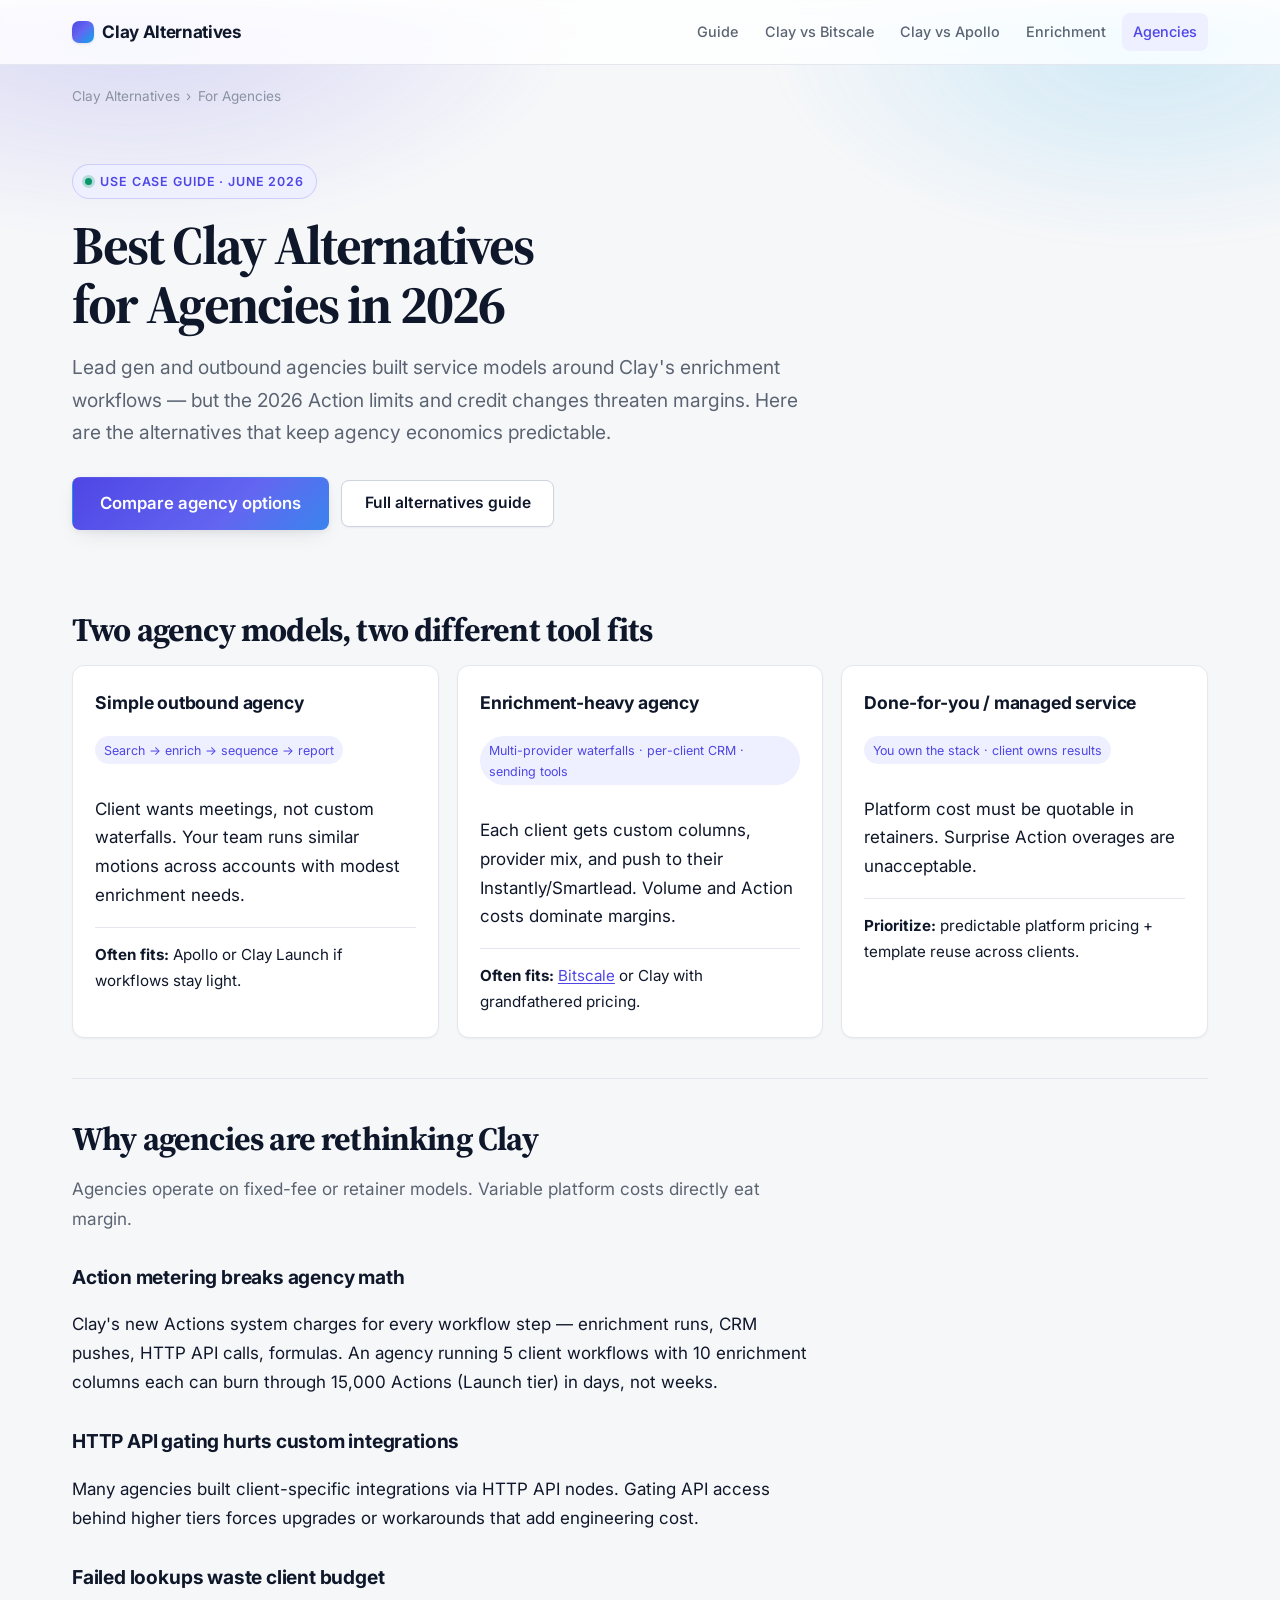
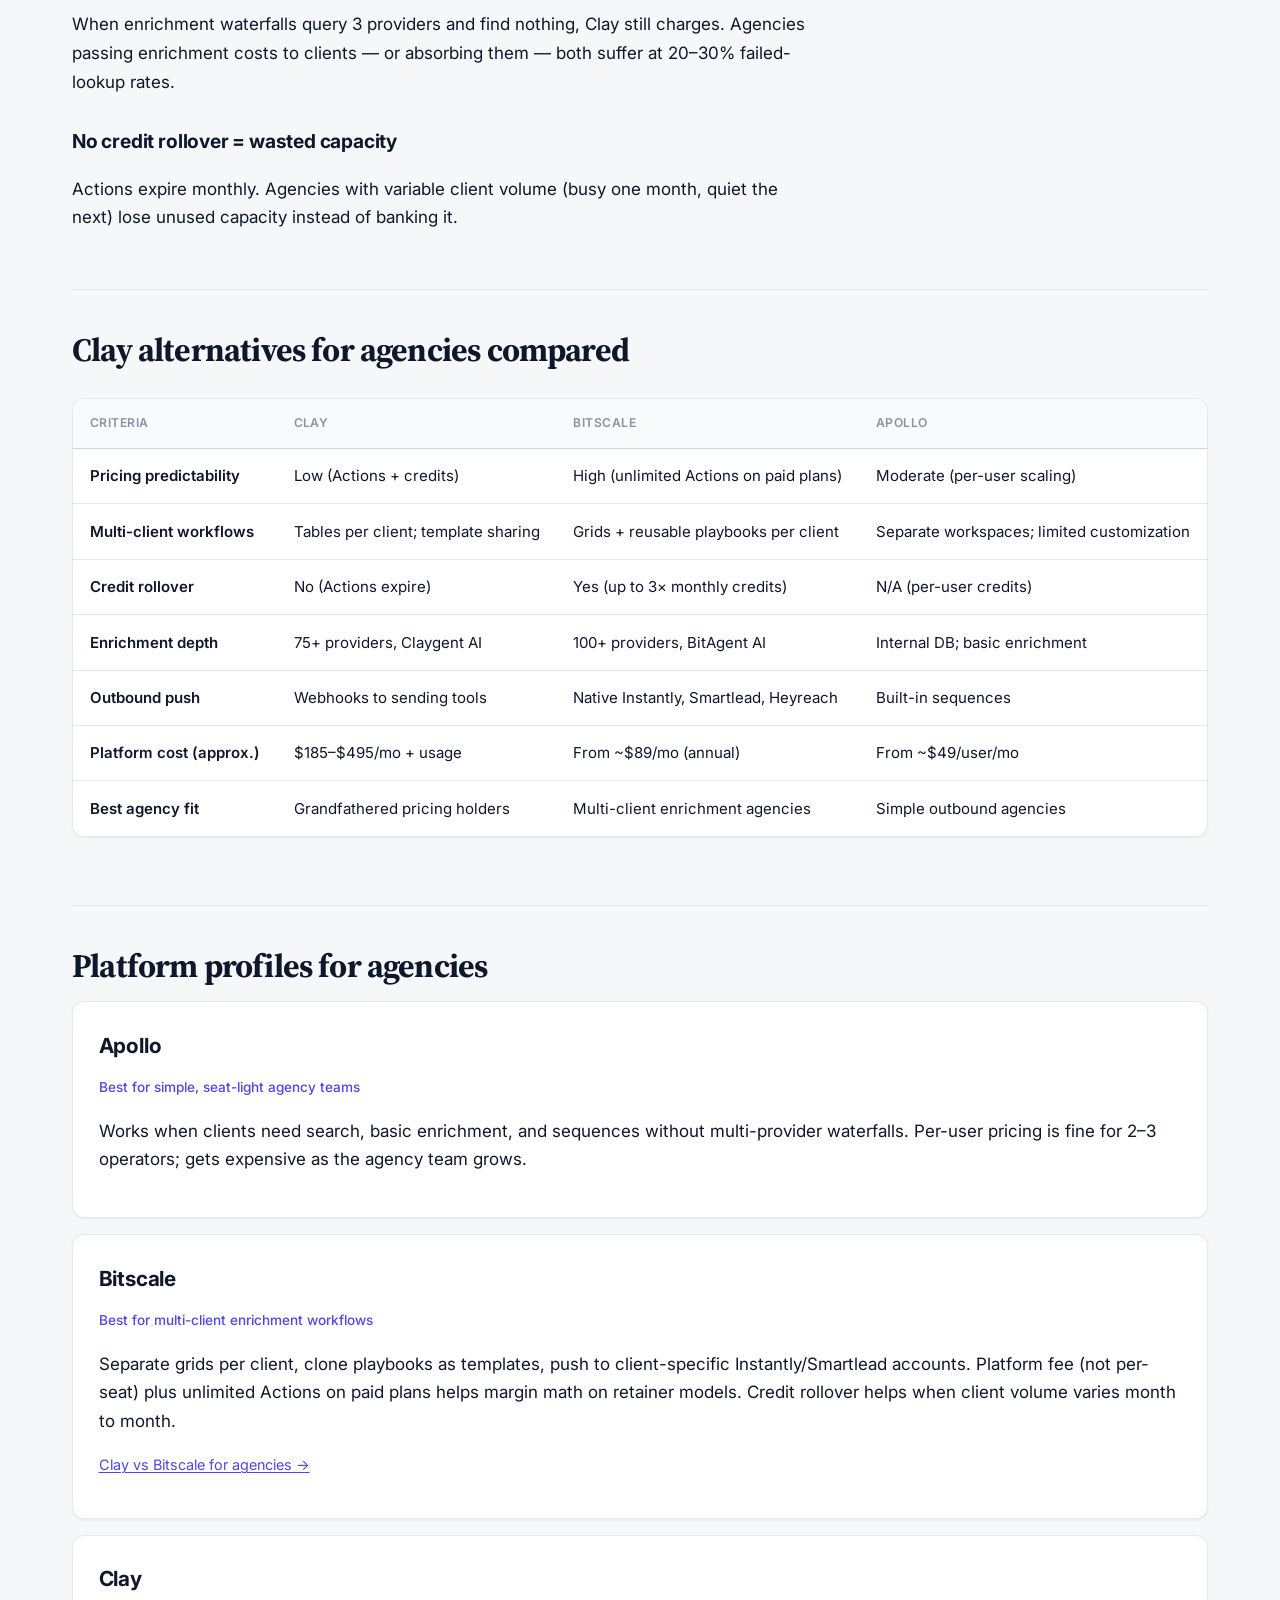
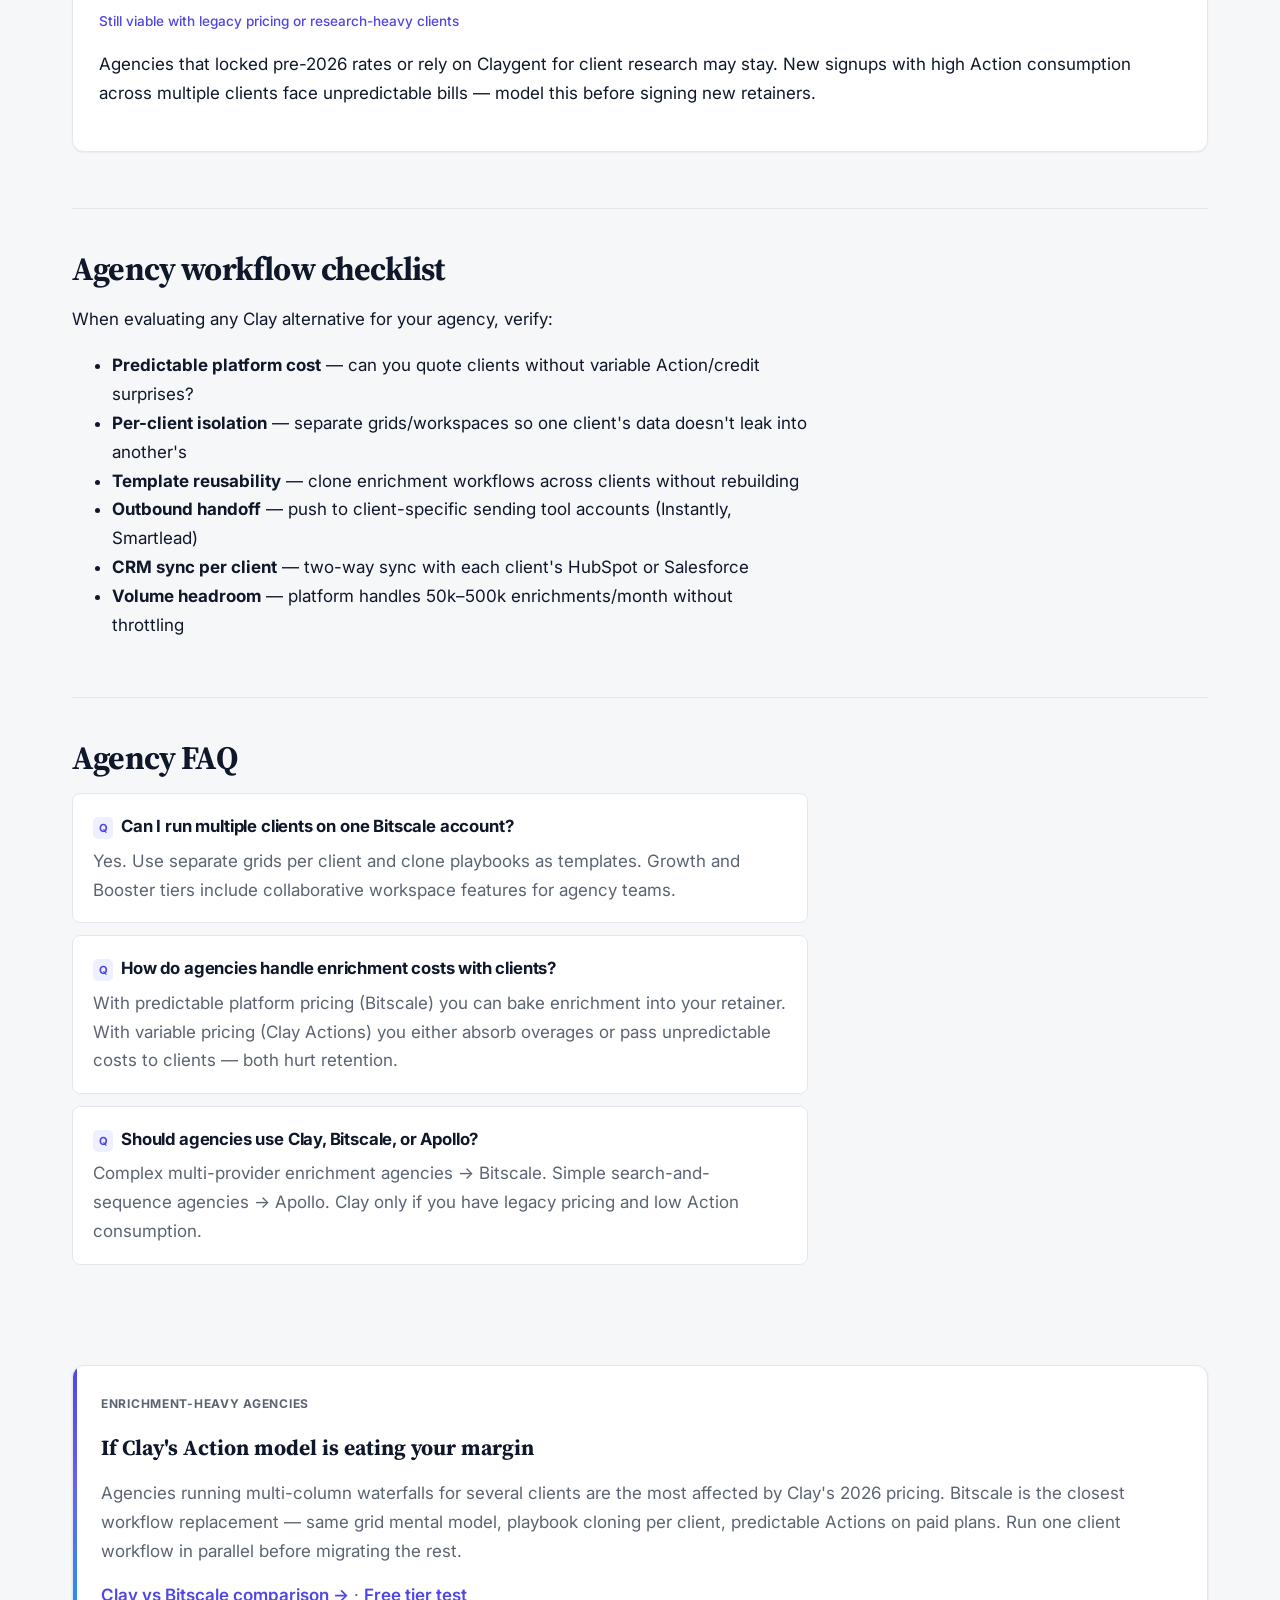
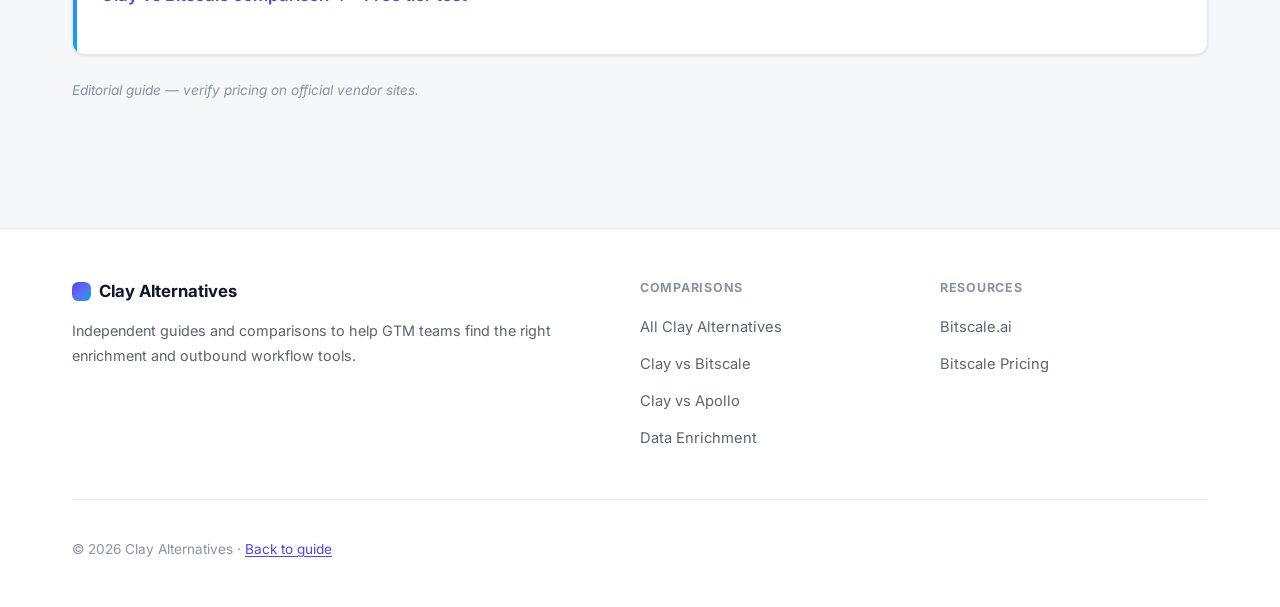
==== commit 192b1f63: "Redesign visual system: modern hero, depth, motion, dark mode. Full CSS overhaul (Indigo/sky palette" ====
--- a/clay-alternatives-for-agencies.html
+++ b/clay-alternatives-for-agencies.html
@@ -21,7 +21,7 @@
 
   <link rel="preconnect" href="https://fonts.googleapis.com">
   <link rel="preconnect" href="https://fonts.gstatic.com" crossorigin>
-  <link href="https://fonts.googleapis.com/css2?family=Libre+Baskerville:ital,wght@0,400;0,700;1,400&family=Plus+Jakarta+Sans:wght@400;500;600;700;800&display=swap" rel="stylesheet">
+  <link href="https://fonts.googleapis.com/css2?family=Inter:wght@400;500;600;700&family=Source+Serif+4:opsz,wght@8..60,600;8..60,700&display=swap" rel="stylesheet">
   <link rel="stylesheet" href="assets/styles.css">
 
   <script type="application/ld+json">
@@ -75,10 +75,7 @@
 
   <header class="site-header">
     <div class="header-inner">
-      <a class="site-logo" href="/">
-        <span class="site-logo-mark" aria-hidden="true">CA</span>
-        <span class="site-logo-text">Clay Alternatives<small>GTM tool guide · 2026</small></span>
-      </a>
+      <a class="site-logo" href="/">Clay Alternatives</a>
       <nav class="site-nav" aria-label="Main navigation">
         <a href="/">Guide</a>
         <a href="clay-vs-bitscale.html">Clay vs Bitscale</a>
@@ -86,16 +83,6 @@
         <a href="clay-alternatives-for-data-enrichment.html">Enrichment</a>
         <a href="clay-alternatives-for-agencies.html" aria-current="page">Agencies</a>
       </nav>
-      <details class="mobile-nav">
-        <summary class="mobile-nav-toggle" aria-label="Open menu"></summary>
-        <nav class="mobile-nav-panel" aria-label="Mobile navigation">
-          <a href="/">Guide</a>
-          <a href="clay-vs-bitscale.html">Clay vs Bitscale</a>
-          <a href="clay-vs-apollo.html">Clay vs Apollo</a>
-          <a href="clay-alternatives-for-data-enrichment.html">Enrichment</a>
-          <a href="clay-alternatives-for-agencies.html" aria-current="page">Agencies</a>
-        </nav>
-      </details>
     </div>
   </header>
 
@@ -109,8 +96,8 @@
       </nav>
 
       <article>
-        <header class="hero hero--spoke">
-          <span class="hero-eyebrow"><span class="hero-eyebrow-dot" aria-hidden="true"></span>Use case guide · June 2026</span>
+        <header class="hero">
+          <span class="hero-eyebrow">Use case guide · June 2026</span>
           <h1>Best Clay Alternatives for Agencies in 2026</h1>
           <p class="hero-lead">Lead gen and outbound agencies built service models around Clay's enrichment workflows — but the 2026 Action limits and credit changes threaten margins. Here are the alternatives that keep agency economics predictable.</p>
           <div class="cta-group">
--- a/assets/styles.css
+++ b/assets/styles.css
@@ -1,46 +1,80 @@
-/* Clay Alternatives — editorial comparison site (SEO/AEO-first, no JS) */
+/* Clay Alternatives — SEO/AEO-first static microsite
+   Visual system v2: refined typography, depth, motion, dark mode. */
 
 :root {
-  --bg: #f4f6fa;
-  --bg-alt: #eef1f7;
-  --surface: #ffffff;
-  --surface-raised: #ffffff;
-  --text: #0f172a;
-  --text-secondary: #475569;
-  --text-muted: #64748b;
-  --border: #e2e8f0;
-  --border-strong: #cbd5e1;
-  --accent: #4f46e5;
-  --accent-hover: #4338ca;
-  --accent-soft: #eef2ff;
-  --accent-muted: #c7d2fe;
-  --teal: #0d9488;
-  --teal-soft: #ccfbf1;
-  --amber: #d97706;
-  --amber-soft: #fef3c7;
-  --success: #059669;
-  --radius-sm: 0.375rem;
-  --radius: 0.625rem;
-  --radius-lg: 1rem;
-  --radius-xl: 1.25rem;
-  --shadow-xs: 0 1px 2px rgba(15, 23, 42, 0.04);
-  --shadow-sm: 0 2px 8px rgba(15, 23, 42, 0.06);
-  --shadow-md: 0 8px 24px rgba(15, 23, 42, 0.08);
-  --shadow-lg: 0 16px 48px rgba(15, 23, 42, 0.1);
-  --font-sans: "Plus Jakarta Sans", ui-sans-serif, system-ui, -apple-system, sans-serif;
-  --font-serif: "Libre Baskerville", Georgia, "Times New Roman", serif;
-  --max-width: 76rem;
-  --content-width: 42rem;
+  --color-bg: #f6f7f9;
+  --color-bg-alt: #eef1f5;
+  --color-surface: #ffffff;
+  --color-surface-2: #f8fafc;
+  --color-text: #0f172a;
+  --color-text-muted: #5b6472;
+  --color-text-soft: #8a93a3;
+  --color-border: #e4e8ee;
+  --color-border-strong: #cdd4de;
+  --color-accent: #4f46e5;
+  --color-accent-hover: #4338ca;
+  --color-accent-soft: #eef0ff;
+  --color-accent-2: #0ea5e9;
+  --color-highlight: #fef3c7;
+  --color-success: #059669;
+  --color-success-soft: #ecfdf5;
+  --color-warning: #d97706;
+  --color-danger: #e11d48;
+
+  --font-sans: "Inter", ui-sans-serif, system-ui, -apple-system, BlinkMacSystemFont, "Segoe UI", Roboto, sans-serif;
+  --font-serif: "Source Serif 4", Georgia, "Times New Roman", serif;
+
+  --max-width: 74rem;
+  --reading-width: 46rem;
+  --radius-sm: 0.5rem;
+  --radius: 0.75rem;
+  --radius-lg: 1.25rem;
+
+  --shadow-xs: 0 1px 2px rgba(15, 23, 42, 0.05);
+  --shadow-sm: 0 1px 3px rgba(15, 23, 42, 0.08), 0 1px 2px rgba(15, 23, 42, 0.04);
+  --shadow-md: 0 8px 24px -8px rgba(15, 23, 42, 0.12), 0 2px 6px rgba(15, 23, 42, 0.05);
+  --shadow-lg: 0 24px 48px -16px rgba(15, 23, 42, 0.18);
+
+  --gradient-accent: linear-gradient(135deg, #4f46e5 0%, #6366f1 45%, #0ea5e9 100%);
+  --gradient-text: linear-gradient(120deg, #4f46e5 0%, #0ea5e9 100%);
+
+  --ease: cubic-bezier(0.4, 0, 0.2, 1);
   --header-h: 4rem;
-  --toc-width: 15rem;
-  --ease: cubic-bezier(0.4, 0, 0.2, 1);
-}
-
-*, *::before, *::after { box-sizing: border-box; }
+}
+
+@media (prefers-color-scheme: dark) {
+  :root {
+    --color-bg: #0b1120;
+    --color-bg-alt: #0f172a;
+    --color-surface: #131c2e;
+    --color-surface-2: #1a2438;
+    --color-text: #f1f5f9;
+    --color-text-muted: #a3adbe;
+    --color-text-soft: #76808f;
+    --color-border: #243049;
+    --color-border-strong: #324063;
+    --color-accent: #818cf8;
+    --color-accent-hover: #a5b4fc;
+    --color-accent-soft: #1c2541;
+    --color-accent-2: #38bdf8;
+    --color-highlight: #422006;
+    --color-success: #34d399;
+    --color-success-soft: #052e21;
+    --shadow-xs: 0 1px 2px rgba(0, 0, 0, 0.4);
+    --shadow-sm: 0 1px 3px rgba(0, 0, 0, 0.5);
+    --shadow-md: 0 8px 24px -8px rgba(0, 0, 0, 0.6);
+    --shadow-lg: 0 24px 48px -16px rgba(0, 0, 0, 0.7);
+  }
+}
+
+*,
+*::before,
+*::after { box-sizing: border-box; }
 
 html {
   scroll-behavior: smooth;
   scroll-padding-top: calc(var(--header-h) + 1rem);
+  -webkit-text-size-adjust: 100%;
 }
 
 body {
@@ -48,70 +82,59 @@
   font-family: var(--font-sans);
   font-size: 1.0625rem;
   line-height: 1.7;
-  color: var(--text);
-  background: var(--bg);
+  color: var(--color-text);
+  background: var(--color-bg);
   -webkit-font-smoothing: antialiased;
   text-rendering: optimizeLegibility;
 }
 
-img { max-width: 100%; height: auto; display: block; }
+img { max-width: 100%; height: auto; }
 
 a {
-  color: var(--accent);
+  color: var(--color-accent);
   text-decoration-thickness: 1px;
-  text-underline-offset: 3px;
+  text-underline-offset: 2px;
   transition: color 0.15s var(--ease);
 }
-
-a:hover { color: var(--accent-hover); }
+a:hover { color: var(--color-accent-hover); }
 
 :focus-visible {
-  outline: 2px solid var(--accent);
+  outline: 2px solid var(--color-accent);
   outline-offset: 3px;
-}
-
-@media (prefers-reduced-motion: reduce) {
-  html { scroll-behavior: auto; }
-  *, *::before, *::after {
-    animation-duration: 0.01ms !important;
-    transition-duration: 0.01ms !important;
-  }
-}
-
-/* Skip link */
+  border-radius: 2px;
+}
+
+::selection { background: var(--color-accent); color: #fff; }
+
 .skip-link {
   position: absolute;
   top: -100%;
   left: 1rem;
-  z-index: 9999;
-  padding: 0.75rem 1.25rem;
-  background: var(--accent);
+  z-index: 1000;
+  padding: 0.75rem 1rem;
+  background: var(--color-accent);
   color: #fff;
-  border-radius: var(--radius);
+  border-radius: var(--radius-sm);
   text-decoration: none;
-  font-weight: 600;
-  font-size: 0.9375rem;
-}
-
+}
 .skip-link:focus { top: 1rem; }
 
-/* ========== HEADER ========== */
+/* ---------- Header ---------- */
 .site-header {
   position: sticky;
   top: 0;
-  z-index: 200;
-  height: var(--header-h);
-  background: rgba(255, 255, 255, 0.88);
-  backdrop-filter: blur(12px) saturate(180%);
-  -webkit-backdrop-filter: blur(12px) saturate(180%);
-  border-bottom: 1px solid var(--border);
+  z-index: 100;
+  background: color-mix(in srgb, var(--color-surface) 80%, transparent);
+  backdrop-filter: saturate(180%) blur(12px);
+  -webkit-backdrop-filter: saturate(180%) blur(12px);
+  border-bottom: 1px solid var(--color-border);
 }
 
 .header-inner {
   max-width: var(--max-width);
   margin: 0 auto;
-  padding: 0 1.5rem;
-  height: 100%;
+  min-height: var(--header-h);
+  padding: 0.625rem 1.5rem;
   display: flex;
   align-items: center;
   justify-content: space-between;
@@ -119,1323 +142,697 @@
 }
 
 .site-logo {
+  display: inline-flex;
+  align-items: center;
+  gap: 0.5rem;
+  font-weight: 700;
+  font-size: 1.075rem;
+  color: var(--color-text);
+  text-decoration: none;
+  letter-spacing: -0.02em;
+}
+.site-logo::before {
+  content: "";
+  width: 1.4rem;
+  height: 1.4rem;
+  border-radius: 0.45rem;
+  background: var(--gradient-accent);
+  box-shadow: var(--shadow-sm);
+  flex-shrink: 0;
+}
+.site-logo:hover { color: var(--color-text); }
+
+.site-logo { flex-shrink: 0; }
+
+.site-nav {
   display: flex;
   align-items: center;
-  gap: 0.625rem;
-  font-weight: 700;
-  font-size: 1rem;
-  color: var(--text);
+  gap: 0.25rem;
+}
+.site-nav a { white-space: nowrap; }
+
+/* Mobile: nav scrolls horizontally instead of wrapping over the logo */
+@media (max-width: 720px) {
+  .header-inner { gap: 0.75rem; }
+  .site-logo { font-size: 0; gap: 0; }
+  .site-logo::before { width: 1.6rem; height: 1.6rem; }
+  .site-nav {
+    overflow-x: auto;
+    -webkit-overflow-scrolling: touch;
+    scrollbar-width: none;
+    -ms-overflow-style: none;
+    margin-right: -0.5rem;
+    padding-right: 0.5rem;
+  }
+  .site-nav::-webkit-scrollbar { display: none; }
+  .site-nav a { font-size: 0.85rem; padding: 0.4rem 0.55rem; }
+}
+.site-nav a {
+  color: var(--color-text-muted);
   text-decoration: none;
-  letter-spacing: -0.02em;
-  flex-shrink: 0;
-}
-
-.site-logo:hover { color: var(--text); }
-
-.site-logo-mark {
-  width: 2rem;
-  height: 2rem;
-  border-radius: var(--radius-sm);
-  background: linear-gradient(135deg, var(--accent) 0%, #6366f1 100%);
-  color: #fff;
-  font-size: 0.6875rem;
-  font-weight: 800;
-  letter-spacing: -0.04em;
-  display: flex;
-  align-items: center;
-  justify-content: center;
-  line-height: 1;
-}
-
-.site-logo-text small {
-  display: block;
-  font-size: 0.6875rem;
+  font-size: 0.9rem;
   font-weight: 500;
-  color: var(--text-muted);
-  letter-spacing: 0;
-  margin-top: 0.1rem;
-}
-
-.site-nav {
-  display: none;
-  align-items: center;
-  gap: 0.25rem;
-}
-
-@media (min-width: 900px) {
-  .site-nav { display: flex; }
-}
-
-.site-nav a {
-  color: var(--text-secondary);
-  text-decoration: none;
-  font-size: 0.875rem;
-  font-weight: 500;
-  padding: 0.5rem 0.75rem;
-  border-radius: var(--radius-sm);
-  transition: background 0.15s var(--ease), color 0.15s var(--ease);
-}
-
-.site-nav a:hover {
-  color: var(--text);
-  background: var(--bg-alt);
-}
-
+  padding: 0.4rem 0.7rem;
+  border-radius: 0.5rem;
+  transition: color 0.15s var(--ease), background 0.15s var(--ease);
+}
+.site-nav a:hover { color: var(--color-text); background: var(--color-bg-alt); }
 .site-nav a[aria-current="page"] {
-  color: var(--accent);
-  background: var(--accent-soft);
-}
-
-/* Mobile nav — CSS-only details */
-.mobile-nav {
-  position: relative;
-}
-
-.mobile-nav-toggle {
-  display: flex;
-  align-items: center;
-  justify-content: center;
-  width: 2.5rem;
-  height: 2.5rem;
-  border: 1px solid var(--border);
-  border-radius: var(--radius-sm);
-  background: var(--surface);
-  cursor: pointer;
-  list-style: none;
-  color: var(--text);
-}
-
-.mobile-nav-toggle::-webkit-details-marker { display: none; }
-
-.mobile-nav-toggle::before {
-  content: "";
-  width: 1.125rem;
-  height: 2px;
-  background: currentColor;
-  box-shadow: 0 -5px 0 currentColor, 0 5px 0 currentColor;
-}
-
-@media (min-width: 900px) {
-  .mobile-nav { display: none; }
-}
-
-.mobile-nav-panel {
-  position: absolute;
-  top: calc(100% + 0.5rem);
-  right: 0;
-  min-width: 14rem;
-  background: var(--surface);
-  border: 1px solid var(--border);
-  border-radius: var(--radius-lg);
-  box-shadow: var(--shadow-lg);
-  padding: 0.5rem;
-  z-index: 300;
-}
-
-.mobile-nav:not([open]) .mobile-nav-panel { display: none; }
-
-.mobile-nav-panel a {
-  display: block;
-  padding: 0.625rem 0.875rem;
-  color: var(--text-secondary);
-  text-decoration: none;
-  font-size: 0.9375rem;
-  font-weight: 500;
-  border-radius: var(--radius-sm);
-}
-
-.mobile-nav-panel a:hover {
-  background: var(--bg-alt);
-  color: var(--text);
-}
-
-.mobile-nav-panel a[aria-current="page"] {
-  background: var(--accent-soft);
-  color: var(--accent);
-}
-
-/* ========== LAYOUT ========== */
+  color: var(--color-accent);
+  background: var(--color-accent-soft);
+}
+
+/* ---------- Layout ---------- */
 .container {
   max-width: var(--max-width);
   margin: 0 auto;
   padding: 0 1.5rem;
 }
-
-.page-layout {
-  display: grid;
-  gap: 2.5rem;
-  align-items: start;
-}
-
-@media (min-width: 1100px) {
-  .page-layout--toc {
-    grid-template-columns: var(--toc-width) 1fr;
-  }
-}
-
-.page-content { min-width: 0; }
-
-main { padding-bottom: 5rem; }
-
-/* In-page TOC — AEO + UX */
-.toc {
-  display: none;
-}
-
-@media (min-width: 1100px) {
-  .toc {
-    display: block;
-    position: sticky;
-    top: calc(var(--header-h) + 1.5rem);
-    padding: 1.25rem 0;
-  }
-}
-
-.toc-inner {
-  background: var(--surface);
-  border: 1px solid var(--border);
-  border-radius: var(--radius-lg);
-  padding: 1.25rem;
-  box-shadow: var(--shadow-xs);
-}
-
-.toc-title {
-  font-size: 0.6875rem;
-  font-weight: 700;
-  text-transform: uppercase;
-  letter-spacing: 0.08em;
-  color: var(--text-muted);
-  margin: 0 0 0.875rem;
-}
-
-.toc ol {
-  list-style: none;
-  margin: 0;
-  padding: 0;
-  display: flex;
-  flex-direction: column;
-  gap: 0.125rem;
-}
-
-.toc a {
-  display: block;
-  padding: 0.4rem 0.625rem;
-  font-size: 0.8125rem;
-  font-weight: 500;
-  color: var(--text-secondary);
-  text-decoration: none;
-  border-radius: var(--radius-sm);
-  border-left: 2px solid transparent;
-  line-height: 1.4;
-  transition: all 0.15s var(--ease);
-}
-
-.toc a:hover {
-  color: var(--accent);
-  background: var(--accent-soft);
-  border-left-color: var(--accent);
-}
-
-/* Mobile TOC strip */
-.toc-mobile {
-  display: flex;
-  gap: 0.5rem;
-  overflow-x: auto;
-  padding: 0.75rem 0 1rem;
-  margin: 0 -0.25rem;
-  scrollbar-width: none;
-  -webkit-overflow-scrolling: touch;
-}
-
-.toc-mobile::-webkit-scrollbar { display: none; }
-
-@media (min-width: 1100px) {
-  .toc-mobile { display: none; }
-}
-
-.toc-mobile a {
-  flex-shrink: 0;
-  padding: 0.45rem 0.875rem;
-  font-size: 0.8125rem;
-  font-weight: 600;
-  color: var(--text-secondary);
-  background: var(--surface);
-  border: 1px solid var(--border);
-  border-radius: 999px;
-  text-decoration: none;
-  white-space: nowrap;
-  transition: all 0.15s var(--ease);
-}
-
-.toc-mobile a:hover {
-  border-color: var(--accent-muted);
-  color: var(--accent);
-  background: var(--accent-soft);
-}
-
-/* Breadcrumb */
+main { padding-bottom: 4rem; }
+
+/* Long-form text columns stay readable */
+.section > p,
+.section > ul,
+.section > ol,
+.hero-lead,
+.section-intro,
+.glossary { max-width: var(--reading-width); }
+
+/* ---------- Breadcrumb ---------- */
 .breadcrumb {
   padding: 1.25rem 0 0;
-  font-size: 0.8125rem;
-  color: var(--text-muted);
-}
-
+  font-size: 0.85rem;
+  color: var(--color-text-soft);
+}
 .breadcrumb ol {
-  list-style: none;
-  margin: 0;
-  padding: 0;
-  display: flex;
-  flex-wrap: wrap;
-  align-items: center;
-  gap: 0.35rem;
-}
-
+  list-style: none; margin: 0; padding: 0;
+  display: flex; flex-wrap: wrap; gap: 0.4rem; align-items: center;
+}
 .breadcrumb li + li::before {
-  content: "›";
-  margin-right: 0.35rem;
-  color: var(--border-strong);
-}
-
-.breadcrumb a {
-  color: var(--text-muted);
-  text-decoration: none;
-}
-
-.breadcrumb a:hover { color: var(--accent); }
-
-/* ========== HERO ========== */
+  content: "›"; margin-right: 0.4rem; color: var(--color-text-soft);
+}
+.breadcrumb a { color: var(--color-text-soft); text-decoration: none; }
+.breadcrumb a:hover { color: var(--color-accent); }
+
+/* ---------- Hero ---------- */
 .hero {
   position: relative;
-  padding: 2.5rem 0 2rem;
-  overflow: hidden;
-}
-
-.hero--home {
-  padding: 3rem 0 2.5rem;
-  margin: 0 -1.5rem;
-  padding-left: 1.5rem;
-  padding-right: 1.5rem;
+  padding: 3.5rem 0 2.5rem;
+}
+.hero::before {
+  content: "";
+  position: absolute;
+  inset: -6rem -20% auto -20%;
+  height: 26rem;
   background:
-    radial-gradient(ellipse 80% 60% at 20% -10%, rgba(79, 70, 229, 0.12) 0%, transparent 60%),
-    radial-gradient(ellipse 60% 50% at 90% 20%, rgba(13, 148, 136, 0.08) 0%, transparent 55%),
-    linear-gradient(180deg, #fff 0%, var(--bg) 100%);
-  border-bottom: 1px solid var(--border);
-}
-
-@media (min-width: 768px) {
-  .hero--home {
-    margin: 0 calc(-1 * max(1.5rem, (100vw - var(--max-width)) / 2 + 1.5rem));
-    padding: 4rem max(1.5rem, (100vw - var(--max-width)) / 2 + 1.5rem) 3rem;
-  }
+    radial-gradient(40rem 20rem at 18% 0%, color-mix(in srgb, var(--color-accent) 18%, transparent), transparent 70%),
+    radial-gradient(34rem 18rem at 82% 8%, color-mix(in srgb, var(--color-accent-2) 16%, transparent), transparent 70%);
+  filter: blur(8px);
+  z-index: -1;
+  pointer-events: none;
 }
 
 .hero-eyebrow {
   display: inline-flex;
   align-items: center;
   gap: 0.5rem;
-  font-size: 0.75rem;
+  font-size: 0.78rem;
   font-weight: 600;
   text-transform: uppercase;
   letter-spacing: 0.07em;
-  color: var(--accent);
-  background: var(--accent-soft);
-  border: 1px solid var(--accent-muted);
+  color: var(--color-accent);
+  background: var(--color-accent-soft);
+  border: 1px solid color-mix(in srgb, var(--color-accent) 20%, transparent);
   padding: 0.35rem 0.75rem;
   border-radius: 999px;
-  margin-bottom: 1.25rem;
-}
-
-.hero-eyebrow-dot {
-  width: 6px;
-  height: 6px;
-  border-radius: 50%;
-  background: var(--success);
-  flex-shrink: 0;
+  margin-bottom: 1.1rem;
+}
+.hero-eyebrow::before {
+  content: "";
+  width: 0.45rem; height: 0.45rem; border-radius: 50%;
+  background: var(--color-success);
+  box-shadow: 0 0 0 3px color-mix(in srgb, var(--color-success) 25%, transparent);
 }
 
 .hero h1 {
   font-family: var(--font-serif);
-  font-size: clamp(2rem, 4.5vw, 3.125rem);
-  line-height: 1.12;
-  letter-spacing: -0.025em;
-  margin: 0 0 1.25rem;
+  font-size: clamp(2.25rem, 5.5vw, 3.4rem);
+  line-height: 1.08;
+  letter-spacing: -0.035em;
+  margin: 0 0 1.1rem;
   max-width: 18ch;
-  color: var(--text);
+  color: var(--color-text);
 }
 
 .hero-lead {
-  font-size: clamp(1.0625rem, 2vw, 1.1875rem);
-  color: var(--text-secondary);
-  max-width: 44rem;
+  font-size: clamp(1.075rem, 1.6vw, 1.2rem);
+  color: var(--color-text-muted);
   margin: 0 0 1.75rem;
-  line-height: 1.65;
 }
 
 .hero-meta {
-  display: flex;
-  flex-wrap: wrap;
-  align-items: center;
-  gap: 0.5rem 1.25rem;
-  font-size: 0.8125rem;
-  color: var(--text-muted);
-  margin-top: 1.25rem;
-}
-
-.hero-meta-item {
   display: inline-flex;
   align-items: center;
-  gap: 0.35rem;
-}
-
-.hero-meta-item::before {
-  content: "·";
-  color: var(--border-strong);
-  margin-right: 0.35rem;
-}
-
-.hero-meta-item:first-child::before { display: none; }
-
-/* Quick answer — AEO snippet box */
-.quick-answer {
-  background: var(--surface);
-  border: 1px solid var(--border);
-  border-radius: var(--radius-xl);
-  padding: 1.5rem 1.5rem 1.5rem 1.25rem;
-  margin: 0 0 2rem;
-  box-shadow: var(--shadow-sm);
-  border-left: 4px solid var(--teal);
-  max-width: 44rem;
-}
-
-.quick-answer-label {
-  display: inline-flex;
-  align-items: center;
-  gap: 0.4rem;
-  font-size: 0.6875rem;
-  font-weight: 700;
-  text-transform: uppercase;
-  letter-spacing: 0.08em;
-  color: var(--teal);
-  margin-bottom: 0.625rem;
-}
-
-.quick-answer p {
-  margin: 0;
-  font-size: 1rem;
-  color: var(--text-secondary);
-  line-height: 1.65;
-}
-
-.quick-answer strong { color: var(--text); }
-
-/* Stats strip */
-.stats-strip {
-  display: grid;
-  grid-template-columns: repeat(2, 1fr);
-  gap: 0.75rem;
-  margin-top: 2.5rem;
-  max-width: 44rem;
-}
-
-@media (min-width: 640px) {
-  .stats-strip { grid-template-columns: repeat(4, 1fr); }
-}
-
-.stat-item {
-  background: var(--surface);
-  border: 1px solid var(--border);
-  border-radius: var(--radius-lg);
-  padding: 1rem 0.875rem;
-  text-align: center;
-  box-shadow: var(--shadow-xs);
-}
-
-.stat-value {
-  font-size: 1.375rem;
-  font-weight: 800;
-  letter-spacing: -0.03em;
-  color: var(--text);
-  line-height: 1.2;
-}
-
-.stat-label {
-  font-size: 0.6875rem;
-  font-weight: 600;
-  color: var(--text-muted);
-  margin-top: 0.25rem;
-  line-height: 1.3;
-}
-
-/* ========== BUTTONS ========== */
-.cta-group {
-  display: flex;
-  flex-wrap: wrap;
-  gap: 0.75rem;
-  align-items: center;
-}
+  gap: 0.5rem;
+  font-size: 0.85rem;
+  color: var(--color-text-soft);
+  margin-top: 1.25rem;
+}
+.hero-meta::before {
+  content: "🕒";
+  font-size: 0.85rem;
+}
+
+/* ---------- Buttons ---------- */
+.cta-group { display: flex; flex-wrap: wrap; gap: 0.75rem; align-items: center; }
 
 .btn {
   display: inline-flex;
   align-items: center;
   justify-content: center;
   gap: 0.5rem;
-  padding: 0.8125rem 1.375rem;
+  padding: 0.8rem 1.4rem;
   font-family: inherit;
-  font-size: 0.9375rem;
+  font-size: 0.975rem;
   font-weight: 600;
   line-height: 1.2;
+  border-radius: var(--radius-sm);
+  text-decoration: none;
+  border: 1px solid transparent;
+  cursor: pointer;
+  transition: transform 0.18s var(--ease), box-shadow 0.18s var(--ease), background 0.18s var(--ease), border-color 0.18s var(--ease);
+}
+.btn:hover { transform: translateY(-2px); }
+.btn:active { transform: translateY(0); }
+
+.btn-primary {
+  background: var(--gradient-accent);
+  background-size: 140% 140%;
+  color: #fff;
+  box-shadow: var(--shadow-md);
+}
+.btn-primary:hover { color: #fff; box-shadow: var(--shadow-lg); background-position: 100% 0; }
+
+.btn-secondary {
+  background: var(--color-surface);
+  color: var(--color-text);
+  border-color: var(--color-border-strong);
+  box-shadow: var(--shadow-xs);
+}
+.btn-secondary:hover { border-color: var(--color-accent); color: var(--color-accent); }
+
+.btn-lg { padding: 0.95rem 1.7rem; font-size: 1.05rem; }
+
+/* Arrow affordance for links ending with → handled inline */
+
+/* ---------- CTA bands (kept, restyled subtle) ---------- */
+.cta-band {
+  position: relative;
+  overflow: hidden;
+  background: var(--gradient-accent);
+  color: #fff;
+  border-radius: var(--radius-lg);
+  padding: 2.5rem 1.75rem;
+  margin: 3rem 0;
+  text-align: center;
+  box-shadow: var(--shadow-lg);
+}
+.cta-band::after {
+  content: "";
+  position: absolute;
+  inset: 0;
+  background: radial-gradient(20rem 12rem at 80% -20%, rgba(255,255,255,0.25), transparent 70%);
+  pointer-events: none;
+}
+.cta-band h2 { font-family: var(--font-serif); font-size: clamp(1.4rem, 3vw, 1.9rem); margin: 0 0 0.75rem; color: #fff; }
+.cta-band p { margin: 0 auto 1.5rem; max-width: 38rem; opacity: 0.95; }
+.cta-band .btn-primary { background: #fff; color: var(--color-accent); box-shadow: var(--shadow-md); }
+.cta-band .btn-primary:hover { background: #f1f5ff; color: var(--color-accent-hover); }
+
+.cta-inline {
+  background: var(--color-accent-soft);
+  border: 1px solid color-mix(in srgb, var(--color-accent) 22%, transparent);
   border-radius: var(--radius);
-  text-decoration: none;
-  border: 1.5px solid transparent;
-  cursor: pointer;
-  transition: all 0.18s var(--ease);
-}
-
-.btn-primary {
-  background: var(--accent);
-  color: #fff;
-  border-color: var(--accent);
-  box-shadow: 0 2px 8px rgba(79, 70, 229, 0.25);
-}
-
-.btn-primary:hover {
-  background: var(--accent-hover);
-  border-color: var(--accent-hover);
-  color: #fff;
-  transform: translateY(-1px);
-  box-shadow: 0 4px 16px rgba(79, 70, 229, 0.3);
-}
-
-.btn-secondary {
-  background: var(--surface);
-  color: var(--text);
-  border-color: var(--border-strong);
-  box-shadow: var(--shadow-xs);
-}
-
-.btn-secondary:hover {
-  border-color: var(--text-muted);
-  background: var(--bg-alt);
-  color: var(--text);
-}
-
-.btn-lg {
-  padding: 0.9375rem 1.625rem;
-  font-size: 1rem;
-}
-
-/* ========== SECTIONS ========== */
-.section {
-  padding: 3rem 0;
-  scroll-margin-top: calc(var(--header-h) + 1rem);
-}
-
-.section--alt {
-  background: var(--bg-alt);
-  margin-left: calc(-1 * max(1.5rem, (100vw - var(--max-width)) / 2 + 1.5rem));
-  margin-right: calc(-1 * max(1.5rem, (100vw - var(--max-width)) / 2 + 1.5rem));
-  padding-left: max(1.5rem, (100vw - var(--max-width)) / 2 + 1.5rem);
-  padding-right: max(1.5rem, (100vw - var(--max-width)) / 2 + 1.5rem);
-  border-top: 1px solid var(--border);
-  border-bottom: 1px solid var(--border);
-}
-
-.section-header {
-  margin-bottom: 1.75rem;
-  max-width: var(--content-width);
-}
-
-.section-label {
-  display: inline-block;
-  font-size: 0.6875rem;
+  padding: 1.75rem;
+  margin: 2.5rem 0;
+  max-width: var(--reading-width);
+}
+.cta-inline h3 { margin: 0 0 0.5rem; font-size: 1.2rem; }
+.cta-inline p { margin: 0 0 1rem; color: var(--color-text-muted); }
+
+/* ---------- Sections ---------- */
+.section { padding: 2.5rem 0; scroll-margin-top: calc(var(--header-h) + 1rem); }
+
+.section h2 {
+  font-family: var(--font-serif);
+  font-size: clamp(1.6rem, 3.2vw, 2.05rem);
+  line-height: 1.2;
+  letter-spacing: -0.025em;
+  margin: 0 0 1rem;
+  position: relative;
+}
+
+.section h3 {
+  font-size: 1.2rem;
+  letter-spacing: -0.01em;
+  margin: 1.75rem 0 0.6rem;
+}
+
+.section-intro {
+  font-size: 1.075rem;
+  color: var(--color-text-muted);
+  margin: 0 0 1.75rem;
+}
+
+/* Section divider accent under main H2s within the article flow */
+.section + .section { border-top: 1px solid var(--color-border); }
+
+/* ---------- Quick answer / TL;DR (AEO) ---------- */
+.answer-box {
+  position: relative;
+  background: var(--color-surface);
+  border: 1px solid var(--color-border);
+  border-left: 4px solid var(--color-accent);
+  border-radius: var(--radius);
+  padding: 1.5rem 1.6rem;
+  margin: 0 0 2rem;
+  box-shadow: var(--shadow-sm);
+}
+.answer-box .answer-label {
+  font-size: 0.75rem;
   font-weight: 700;
   text-transform: uppercase;
   letter-spacing: 0.08em;
-  color: var(--accent);
+  color: var(--color-accent);
   margin-bottom: 0.5rem;
 }
-
-.section h2 {
-  font-family: var(--font-serif);
-  font-size: clamp(1.5rem, 3vw, 2rem);
-  letter-spacing: -0.02em;
+.answer-box p { margin: 0 0 0.75rem; font-size: 1.05rem; }
+.answer-box p:last-child { margin-bottom: 0; }
+.answer-box strong { color: var(--color-text); }
+
+/* ---------- Table of contents ---------- */
+.toc {
+  background: var(--color-surface-2);
+  border: 1px solid var(--color-border);
+  border-radius: var(--radius);
+  padding: 1.25rem 1.5rem;
+  margin: 0 0 2rem;
+}
+.toc h2 {
+  font-family: var(--font-sans);
+  font-size: 0.78rem !important;
+  text-transform: uppercase;
+  letter-spacing: 0.08em;
+  color: var(--color-text-soft);
   margin: 0 0 0.75rem;
-  line-height: 1.2;
-  color: var(--text);
-}
-
-.section h3 {
-  font-size: 1.0625rem;
-  font-weight: 700;
-  margin: 2rem 0 0.625rem;
-  color: var(--text);
-  letter-spacing: -0.01em;
-}
-
-.section-intro {
-  color: var(--text-secondary);
-  max-width: var(--content-width);
-  margin: 0;
-  font-size: 1.0625rem;
-}
-
-.section p,
-.section li {
-  max-width: var(--content-width);
-  color: var(--text-secondary);
-}
-
-.section > ul,
-.section > ol {
-  padding-left: 1.25rem;
-}
-
-.section > ul li,
-.section > ol li {
-  margin-bottom: 0.5rem;
-}
-
-/* Category cards */
-.category-grid {
+}
+.toc ol {
+  list-style: none;
+  margin: 0; padding: 0;
   display: grid;
-  gap: 1rem;
-  margin-top: 1.5rem;
-}
-
-@media (min-width: 640px) {
-  .category-grid { grid-template-columns: repeat(2, 1fr); }
-}
-
-.category-card {
-  background: var(--surface);
-  border: 1px solid var(--border);
-  border-radius: var(--radius-lg);
-  padding: 1.25rem 1.25rem 1.25rem 1rem;
+  gap: 0.4rem 1.5rem;
+  counter-reset: toc;
+}
+@media (min-width: 640px) { .toc ol { grid-template-columns: 1fr 1fr; } }
+.toc li { counter-increment: toc; }
+.toc a {
   display: flex;
-  gap: 1rem;
-  align-items: flex-start;
+  align-items: baseline;
+  gap: 0.6rem;
+  text-decoration: none;
+  color: var(--color-text-muted);
+  font-size: 0.95rem;
+  padding: 0.15rem 0;
+}
+.toc a::before {
+  content: counter(toc, decimal-leading-zero);
+  font-variant-numeric: tabular-nums;
+  font-size: 0.78rem;
+  font-weight: 600;
+  color: var(--color-accent);
+  opacity: 0.7;
+}
+.toc a:hover { color: var(--color-accent); }
+
+/* ---------- Cards ---------- */
+.card-grid { display: grid; gap: 1.1rem; grid-template-columns: 1fr; }
+@media (min-width: 640px) { .card-grid { grid-template-columns: repeat(2, 1fr); } }
+@media (min-width: 960px) { .card-grid--3 { grid-template-columns: repeat(3, 1fr); } }
+
+.card {
+  background: var(--color-surface);
+  border: 1px solid var(--color-border);
+  border-radius: var(--radius);
+  padding: 1.4rem;
   box-shadow: var(--shadow-xs);
-  transition: border-color 0.18s var(--ease), box-shadow 0.18s var(--ease);
-}
-
-.category-card:hover {
-  border-color: var(--accent-muted);
-  box-shadow: var(--shadow-sm);
-}
-
-.category-icon {
+  transition: transform 0.2s var(--ease), box-shadow 0.2s var(--ease), border-color 0.2s var(--ease);
+}
+.card h3 { margin-top: 0; }
+.card p:last-child { margin-bottom: 0; }
+
+.card-link {
+  display: block;
+  text-decoration: none;
+  color: inherit;
+  position: relative;
+}
+.card-link::after {
+  content: "→";
+  position: absolute;
+  top: 1.4rem; right: 1.4rem;
+  color: var(--color-accent);
+  opacity: 0;
+  transform: translateX(-4px);
+  transition: opacity 0.2s var(--ease), transform 0.2s var(--ease);
+}
+.card-link:hover {
+  transform: translateY(-4px);
+  box-shadow: var(--shadow-md);
+  border-color: color-mix(in srgb, var(--color-accent) 40%, var(--color-border));
+  color: inherit;
+}
+.card-link:hover::after { opacity: 1; transform: translateX(0); }
+.card-link h3 { color: var(--color-accent); padding-right: 1.5rem; }
+
+/* ---------- Ranked list ---------- */
+.rank-list {
+  list-style: none; margin: 0; padding: 0;
+  display: flex; flex-direction: column; gap: 1.25rem;
+}
+.rank-item {
+  background: var(--color-surface);
+  border: 1px solid var(--color-border);
+  border-radius: var(--radius);
+  padding: 1.6rem;
+  box-shadow: var(--shadow-xs);
+  transition: box-shadow 0.2s var(--ease);
+}
+.rank-item:hover { box-shadow: var(--shadow-sm); }
+.rank-item--featured {
+  border-color: color-mix(in srgb, var(--color-accent) 45%, var(--color-border));
+  background:
+    linear-gradient(180deg, var(--color-accent-soft), var(--color-surface) 60%);
+}
+.rank-header { display: flex; align-items: flex-start; gap: 1rem; margin-bottom: 0.75rem; }
+.rank-number {
   flex-shrink: 0;
-  width: 2.5rem;
-  height: 2.5rem;
-  border-radius: var(--radius);
-  display: flex;
-  align-items: center;
-  justify-content: center;
-  font-size: 1.125rem;
-  line-height: 1;
-}
-
-.category-icon--workflow { background: var(--accent-soft); }
-.category-icon--platform { background: #dbeafe; }
-.category-icon--api { background: var(--teal-soft); }
-.category-icon--enterprise { background: var(--amber-soft); }
-
-.category-card h3 {
-  margin: 0 0 0.35rem;
-  font-size: 0.9375rem;
-  font-weight: 700;
-}
-
-.category-card p {
-  margin: 0;
-  font-size: 0.875rem;
-  line-height: 1.55;
-  max-width: none;
-  color: var(--text-muted);
-}
-
-/* ========== TABLES ========== */
+  width: 2.1rem; height: 2.1rem;
+  display: flex; align-items: center; justify-content: center;
+  background: var(--color-text); color: var(--color-bg);
+  font-weight: 700; font-size: 0.95rem;
+  border-radius: 0.6rem;
+}
+.rank-item--featured .rank-number { background: var(--gradient-accent); color: #fff; }
+.rank-item h3 { margin: 0; font-size: 1.3rem; }
+.rank-badge {
+  display: inline-block;
+  font-size: 0.7rem; font-weight: 700;
+  text-transform: uppercase; letter-spacing: 0.05em;
+  background: var(--color-highlight); color: #92400e;
+  padding: 0.22rem 0.55rem; border-radius: 999px;
+  margin-left: 0.5rem; vertical-align: middle;
+}
+@media (prefers-color-scheme: dark) { .rank-badge { color: #fcd34d; } }
+
+.pros-cons { display: grid; gap: 1rem; margin-top: 1.1rem; }
+@media (min-width: 640px) { .pros-cons { grid-template-columns: 1fr 1fr; } }
+.pros-cons > div {
+  background: var(--color-surface-2);
+  border: 1px solid var(--color-border);
+  border-radius: var(--radius-sm);
+  padding: 1rem 1.1rem;
+}
+.pros-cons ul { margin: 0.4rem 0 0; padding-left: 1.2rem; }
+.pros-cons li { margin-bottom: 0.4rem; }
+.pros-cons strong {
+  font-size: 0.78rem; text-transform: uppercase; letter-spacing: 0.04em;
+  color: var(--color-text-soft);
+}
+.pros-cons > div:first-child strong { color: var(--color-success); }
+.pros-cons > div:last-child strong { color: var(--color-warning); }
+
+/* ---------- Tables ---------- */
 .table-wrap {
   overflow-x: auto;
   margin: 1.75rem 0;
-  border: 1px solid var(--border);
-  border-radius: var(--radius-xl);
-  background: var(--surface);
-  box-shadow: var(--shadow-sm);
+  border: 1px solid var(--color-border);
+  border-radius: var(--radius);
+  background: var(--color-surface);
+  box-shadow: var(--shadow-xs);
   -webkit-overflow-scrolling: touch;
 }
-
-.table-wrap caption {
-  caption-side: top;
-  text-align: left;
-  padding: 0 0 0.75rem;
-  font-size: 0.875rem;
-  color: var(--text-muted);
-  font-weight: 500;
-}
-
 .comparison-table,
 .pick-table {
   width: 100%;
   border-collapse: collapse;
-  font-size: 0.9375rem;
-}
-
-.comparison-table { min-width: 680px; }
-
+  font-size: 0.94rem;
+  min-width: 640px;
+}
 .comparison-table th,
 .comparison-table td,
 .pick-table th,
 .pick-table td {
-  padding: 0.9375rem 1.125rem;
+  padding: 0.9rem 1.05rem;
   text-align: left;
-  border-bottom: 1px solid var(--border);
+  border-bottom: 1px solid var(--color-border);
   vertical-align: top;
 }
-
-.comparison-table th,
-.pick-table th {
-  background: #f8fafc;
-  font-weight: 700;
-  font-size: 0.75rem;
+.comparison-table thead th,
+.pick-table thead th {
+  position: sticky;
+  top: 0;
+  z-index: 2;
+  background: var(--color-surface-2);
+  font-weight: 600;
+  font-size: 0.76rem;
   text-transform: uppercase;
-  letter-spacing: 0.05em;
-  color: var(--text-muted);
-  white-space: nowrap;
-}
-
+  letter-spacing: 0.04em;
+  color: var(--color-text-soft);
+  border-bottom: 1px solid var(--color-border-strong);
+}
+.comparison-table tbody tr,
+.pick-table tbody tr { transition: background 0.12s var(--ease); }
 .comparison-table tbody tr:hover,
-.pick-table tbody tr:hover {
-  background: #fafbff;
-}
-
+.pick-table tbody tr:hover { background: var(--color-surface-2); }
 .comparison-table tr:last-child td,
-.pick-table tr:last-child td {
-  border-bottom: none;
-}
-
+.pick-table tr:last-child td { border-bottom: none; }
 .comparison-table td:first-child,
 .pick-table td:first-child {
   font-weight: 600;
-  color: var(--text);
-  background: #fafbfc;
+  color: var(--color-text);
   position: sticky;
   left: 0;
-  z-index: 1;
-  box-shadow: 2px 0 4px rgba(15, 23, 42, 0.03);
-}
-
-.comparison-table .highlight-col {
-  background: var(--accent-soft);
-}
-
-/* ========== CARDS ========== */
-.card-grid {
-  display: grid;
-  gap: 1rem;
-  grid-template-columns: 1fr;
-}
-
-@media (min-width: 640px) {
-  .card-grid { grid-template-columns: repeat(2, 1fr); }
-}
-
-@media (min-width: 960px) {
-  .card-grid--3 { grid-template-columns: repeat(3, 1fr); }
-}
-
-.card {
-  background: var(--surface);
-  border: 1px solid var(--border);
-  border-radius: var(--radius-lg);
-  padding: 1.375rem;
+  background: var(--color-surface);
+}
+.comparison-table tbody tr:hover td:first-child,
+.pick-table tbody tr:hover td:first-child { background: var(--color-surface-2); }
+.highlight-col { background: var(--color-accent-soft); }
+
+/* ---------- FAQ ---------- */
+.faq-list { margin: 0; padding: 0; list-style: none; max-width: var(--reading-width); }
+.faq-item {
+  border: 1px solid var(--color-border);
+  border-radius: var(--radius-sm);
+  padding: 1.1rem 1.25rem;
+  margin-bottom: 0.75rem;
+  background: var(--color-surface);
+  transition: border-color 0.15s var(--ease), box-shadow 0.15s var(--ease);
+}
+.faq-item:hover { border-color: var(--color-border-strong); box-shadow: var(--shadow-xs); }
+.faq-item h3 {
+  font-size: 1.05rem;
+  margin: 0 0 0.4rem;
+  display: flex; align-items: baseline; gap: 0.5rem;
+}
+.faq-item h3::before {
+  content: "Q";
+  font-size: 0.7rem; font-weight: 700;
+  color: var(--color-accent);
+  background: var(--color-accent-soft);
+  border-radius: 0.3rem;
+  padding: 0.1rem 0.35rem;
+  flex-shrink: 0;
+}
+.faq-item p { margin: 0; color: var(--color-text-muted); }
+
+/* ---------- Verdict boxes ---------- */
+.verdict-grid { display: grid; gap: 1.1rem; margin: 1.75rem 0; }
+@media (min-width: 640px) { .verdict-grid { grid-template-columns: 1fr 1fr; } }
+.verdict-box {
+  background: var(--color-surface);
+  border: 1px solid var(--color-border);
+  border-top: 3px solid var(--color-accent);
+  border-radius: var(--radius-sm);
+  padding: 1.4rem;
   box-shadow: var(--shadow-xs);
-  transition: all 0.2s var(--ease);
-}
-
-.card h3 {
-  margin: 0 0 0.5rem;
-  font-size: 1rem;
-  font-weight: 700;
-  letter-spacing: -0.01em;
-}
-
-.card p:last-child {
-  margin-bottom: 0;
-  font-size: 0.9375rem;
-  color: var(--text-muted);
-  line-height: 1.55;
-}
-
-.card-link {
-  display: block;
-  text-decoration: none;
-  color: inherit;
-}
-
-.card-link:hover {
-  border-color: var(--accent-muted);
-  box-shadow: var(--shadow-md);
-  transform: translateY(-2px);
-  color: inherit;
-}
-
-.card-link h3 { color: var(--accent); }
-
-.card-link::after {
-  content: "→";
-  display: block;
-  margin-top: 0.75rem;
-  font-size: 0.875rem;
-  font-weight: 600;
-  color: var(--accent);
-  opacity: 0;
-  transform: translateX(-4px);
-  transition: all 0.2s var(--ease);
-}
-
-.card-link:hover::after {
-  opacity: 1;
-  transform: translateX(0);
-}
-
-/* Scenario cards */
-.scenario-grid {
-  display: grid;
-  gap: 1rem;
-}
-
-@media (min-width: 768px) {
-  .scenario-grid { grid-template-columns: repeat(3, 1fr); }
-}
-
-.scenario-card {
-  background: var(--surface);
-  border: 1px solid var(--border);
-  border-radius: var(--radius-xl);
-  padding: 1.375rem;
-  box-shadow: var(--shadow-xs);
-  display: flex;
-  flex-direction: column;
-  transition: box-shadow 0.2s var(--ease);
-}
-
-.scenario-card:hover { box-shadow: var(--shadow-md); }
-
-.scenario-card-icon {
-  width: 2.25rem;
-  height: 2.25rem;
+}
+.verdict-box:first-child { border-top-color: var(--color-text-soft); }
+.verdict-box h3 { margin: 0 0 0.5rem; font-size: 1.05rem; }
+.verdict-box p { margin: 0; color: var(--color-text-muted); font-size: 0.97rem; }
+
+/* ---------- Category / pick helpers ---------- */
+.category-table td:last-child { font-weight: 500; }
+
+/* ---------- Editorial recommendation ---------- */
+.editorial-pick {
+  position: relative;
+  background: var(--color-surface);
+  border: 1px solid var(--color-border);
   border-radius: var(--radius);
-  background: var(--accent-soft);
-  display: flex;
-  align-items: center;
-  justify-content: center;
-  font-size: 1rem;
-  margin-bottom: 0.875rem;
-}
-
-.scenario-card h3 {
-  margin: 0 0 0.35rem;
-  font-size: 1rem;
-  font-weight: 700;
-  letter-spacing: -0.01em;
-}
-
-.scenario-card .scenario-meta {
-  font-size: 0.75rem;
-  font-weight: 600;
-  color: var(--accent);
-  text-transform: uppercase;
-  letter-spacing: 0.04em;
-  margin-bottom: 0.75rem;
-}
-
-.scenario-card p {
-  margin: 0;
-  font-size: 0.9375rem;
-  color: var(--text-secondary);
-  line-height: 1.55;
-  flex: 1;
-}
-
-.scenario-card .pick {
-  margin-top: 1rem;
-  padding-top: 1rem;
-  border-top: 1px solid var(--border);
-  font-size: 0.875rem;
-  color: var(--text-secondary);
-  line-height: 1.5;
-}
-
-/* Tool profiles */
-.tool-profile {
-  background: var(--surface);
-  border: 1px solid var(--border);
-  border-radius: var(--radius-xl);
-  padding: 1.5rem 1.375rem;
-  margin-bottom: 1rem;
-  box-shadow: var(--shadow-xs);
-  transition: border-color 0.18s var(--ease);
-}
-
-.tool-profile:hover { border-color: var(--border-strong); }
-
-.tool-profile h3 {
-  margin: 0 0 0.25rem;
-  font-size: 1.125rem;
-  font-weight: 700;
-  letter-spacing: -0.02em;
-}
-
-.tool-profile .tool-tagline {
-  font-size: 0.8125rem;
-  font-weight: 600;
-  color: var(--accent);
-  margin-bottom: 0.75rem;
-}
-
-.tool-profile p {
-  max-width: none;
-  font-size: 0.9375rem;
-}
-
-/* Pros/cons */
-.pros-cons {
-  display: grid;
-  gap: 1rem;
-  margin-top: 1rem;
-}
-
-@media (min-width: 640px) {
-  .pros-cons { grid-template-columns: 1fr 1fr; }
-}
-
-.pros-cons > div {
-  background: var(--bg);
-  border-radius: var(--radius);
-  padding: 1rem;
-}
-
-.pros-cons ul {
-  margin: 0.375rem 0 0;
-  padding-left: 1.125rem;
-  font-size: 0.875rem;
-}
-
-.pros-cons li {
-  margin-bottom: 0.3rem;
-  color: var(--text-secondary);
-  max-width: none;
-}
-
-.pros-cons strong {
-  font-size: 0.75rem;
-  text-transform: uppercase;
-  letter-spacing: 0.05em;
-  color: var(--text-muted);
-}
-
-/* Checklist */
-.checklist {
-  list-style: none;
-  margin: 1.25rem 0 0;
-  padding: 0;
-  display: grid;
-  gap: 0.625rem;
-}
-
-@media (min-width: 640px) {
-  .checklist { grid-template-columns: 1fr 1fr; }
-}
-
-.checklist li {
-  padding: 0.75rem 0.875rem 0.75rem 2.25rem;
-  position: relative;
-  color: var(--text-secondary);
-  font-size: 0.9375rem;
-  background: var(--surface);
-  border: 1px solid var(--border);
-  border-radius: var(--radius);
-  max-width: none;
-}
-
-.checklist li::before {
-  content: "";
-  position: absolute;
-  left: 0.875rem;
-  top: 50%;
-  transform: translateY(-50%);
-  width: 1rem;
-  height: 1rem;
-  background: var(--teal-soft);
-  border-radius: 50%;
-  background-image: url("data:image/svg+xml,%3Csvg xmlns='http://www.w3.org/2000/svg' viewBox='0 0 16 16' fill='%230d9488'%3E%3Cpath d='M6.5 11.5L3 8l1-1 2.5 2.5L12 4l1 1z'/%3E%3C/svg%3E");
-  background-size: 0.625rem;
-  background-repeat: no-repeat;
-  background-position: center;
-}
-
-/* FAQ — card style, all visible for SEO */
-.faq-list {
-  margin: 0;
-  padding: 0;
-  list-style: none;
-  display: flex;
-  flex-direction: column;
-  gap: 0.75rem;
-}
-
-.faq-item {
-  background: var(--surface);
-  border: 1px solid var(--border);
-  border-radius: var(--radius-lg);
-  padding: 1.25rem 1.375rem;
-  box-shadow: var(--shadow-xs);
-}
-
-.faq-item h3 {
-  font-size: 1rem;
-  font-weight: 700;
-  margin: 0 0 0.5rem;
-  letter-spacing: -0.01em;
-  color: var(--text);
-  line-height: 1.4;
-}
-
-.faq-item p {
-  margin: 0;
-  color: var(--text-secondary);
-  font-size: 0.9375rem;
-  line-height: 1.65;
-  max-width: none;
-}
-
-/* Verdict boxes */
-.verdict-grid {
-  display: grid;
-  gap: 1rem;
-  margin: 1.5rem 0;
-}
-
-@media (min-width: 640px) {
-  .verdict-grid { grid-template-columns: 1fr 1fr; }
-}
-
-.verdict-box {
-  background: var(--surface);
-  border: 1px solid var(--border);
-  border-radius: var(--radius-xl);
-  padding: 1.375rem;
-  box-shadow: var(--shadow-xs);
-}
-
-.verdict-box h3 {
-  margin: 0 0 0.625rem;
-  font-size: 0.9375rem;
-  font-weight: 700;
-  color: var(--text);
-}
-
-.verdict-box p {
-  margin: 0;
-  color: var(--text-secondary);
-  font-size: 0.9375rem;
-  line-height: 1.6;
-  max-width: none;
-}
-
-/* Editorial pick */
-.editorial-pick {
-  background: linear-gradient(135deg, #fafbff 0%, #fff 100%);
-  border: 1px solid var(--accent-muted);
-  border-radius: var(--radius-xl);
-  padding: 1.75rem 1.5rem;
-  margin: 3rem 0 0;
+  padding: 1.75rem;
+  margin: 3rem 0 1.5rem;
   box-shadow: var(--shadow-sm);
-  position: relative;
   overflow: hidden;
 }
-
 .editorial-pick::before {
   content: "";
   position: absolute;
-  top: 0;
-  left: 0;
+  left: 0; top: 0; bottom: 0;
   width: 4px;
-  height: 100%;
-  background: linear-gradient(180deg, var(--accent), #6366f1);
-}
-
+  background: var(--gradient-accent);
+}
 .editorial-pick-label {
-  font-size: 0.6875rem;
+  font-size: 0.75rem; font-weight: 700;
+  text-transform: uppercase; letter-spacing: 0.06em;
+  color: var(--color-accent);
+  margin-bottom: 0.5rem;
+}
+.editorial-pick h2, .editorial-pick h3 {
+  font-family: var(--font-serif);
+  font-size: 1.35rem; margin: 0 0 0.75rem;
+}
+.editorial-pick p { margin: 0 0 1rem; color: var(--color-text-muted); }
+.editorial-pick .text-link { font-weight: 600; text-decoration: none; }
+.editorial-pick .text-link:hover { text-decoration: underline; }
+
+/* ---------- Scenario cards ---------- */
+.scenario-grid { display: grid; gap: 1.1rem; }
+@media (min-width: 640px) { .scenario-grid { grid-template-columns: repeat(3, 1fr); } }
+.scenario-card {
+  background: var(--color-surface);
+  border: 1px solid var(--color-border);
+  border-radius: var(--radius);
+  padding: 1.4rem;
+  box-shadow: var(--shadow-xs);
+  transition: transform 0.2s var(--ease), box-shadow 0.2s var(--ease);
+}
+.scenario-card:hover { transform: translateY(-3px); box-shadow: var(--shadow-md); }
+.scenario-card h3 { margin: 0 0 0.35rem; font-size: 1.1rem; }
+.scenario-card .scenario-meta {
+  display: inline-block;
+  font-size: 0.78rem; color: var(--color-accent);
+  background: var(--color-accent-soft);
+  padding: 0.2rem 0.55rem; border-radius: 999px;
+  margin-bottom: 0.85rem;
+}
+.scenario-card p:last-child { margin-bottom: 0; font-size: 0.95rem; }
+.scenario-card .pick {
+  margin-top: 0.85rem; padding-top: 0.85rem;
+  border-top: 1px solid var(--color-border);
+  font-size: 0.9rem;
+}
+
+/* ---------- Checklist ---------- */
+.checklist { list-style: none; margin: 0; padding: 0; display: grid; gap: 0.6rem; }
+@media (min-width: 640px) { .checklist { grid-template-columns: 1fr 1fr; } }
+.checklist li {
+  padding: 0.5rem 0.5rem 0.5rem 2rem;
+  position: relative;
+  color: var(--color-text-muted);
+  font-size: 0.95rem;
+  background: var(--color-surface);
+  border: 1px solid var(--color-border);
+  border-radius: var(--radius-sm);
+}
+.checklist li::before {
+  content: "✓";
+  position: absolute;
+  left: 0.7rem; top: 0.5rem;
+  color: var(--color-success);
   font-weight: 700;
-  text-transform: uppercase;
-  letter-spacing: 0.08em;
-  color: var(--accent);
-  margin-bottom: 0.625rem;
-}
-
-.editorial-pick h2,
-.editorial-pick h3 {
-  font-family: var(--font-serif);
-  font-size: 1.3125rem;
-  margin: 0 0 0.875rem;
-  letter-spacing: -0.02em;
-  color: var(--text);
-}
-
-.editorial-pick p {
-  margin: 0 0 0.875rem;
-  color: var(--text-secondary);
-  max-width: none;
-}
-
-.editorial-pick p:last-child { margin-bottom: 0; }
-
-.editorial-pick .text-link {
-  font-weight: 600;
-  text-decoration: none;
-}
-
-.editorial-pick .text-link:hover { text-decoration: underline; }
-
-/* Glossary */
-.glossary {
-  background: var(--surface);
-  border: 1px solid var(--border);
-  border-radius: var(--radius-xl);
-  padding: 1.5rem 1.375rem;
+}
+
+/* ---------- Glossary ---------- */
+.glossary { margin: 1rem 0 0; }
+.glossary dt { font-weight: 700; margin-top: 1.1rem; color: var(--color-text); }
+.glossary dt:first-child { margin-top: 0; }
+.glossary dd { margin: 0.25rem 0 0; color: var(--color-text-muted); font-size: 0.97rem; }
+
+/* ---------- Tool profile ---------- */
+.tool-profile {
+  padding: 1.6rem;
+  border: 1px solid var(--color-border);
+  border-radius: var(--radius);
+  background: var(--color-surface);
+  margin-bottom: 1rem;
   box-shadow: var(--shadow-xs);
-}
-
-.glossary dt {
-  font-weight: 700;
-  font-size: 0.9375rem;
-  margin-top: 1.125rem;
-  color: var(--text);
-}
-
-.glossary dt:first-child { margin-top: 0; }
-
-.glossary dd {
-  margin: 0.25rem 0 0;
-  color: var(--text-secondary);
-  font-size: 0.9375rem;
-  line-height: 1.6;
-  max-width: none;
-}
-
-/* Rank list (legacy) */
-.rank-list {
-  list-style: none;
-  margin: 0;
-  padding: 0;
-  display: flex;
-  flex-direction: column;
-  gap: 1rem;
-}
-
-.rank-item {
-  background: var(--surface);
-  border: 1px solid var(--border);
-  border-radius: var(--radius-xl);
-  padding: 1.5rem;
-  box-shadow: var(--shadow-xs);
-}
-
-.rank-item--featured {
-  border-color: var(--accent-muted);
-  background: linear-gradient(180deg, var(--accent-soft) 0%, var(--surface) 40%);
-}
-
-.rank-header {
-  display: flex;
-  align-items: flex-start;
-  gap: 1rem;
-  margin-bottom: 0.75rem;
-}
-
-.rank-number {
-  flex-shrink: 0;
-  width: 2rem;
-  height: 2rem;
-  display: flex;
-  align-items: center;
-  justify-content: center;
-  background: var(--text);
-  color: #fff;
-  font-weight: 700;
-  font-size: 0.8125rem;
-  border-radius: 50%;
-}
-
-.rank-item--featured .rank-number { background: var(--accent); }
-
-.rank-item h3 {
-  margin: 0;
-  font-size: 1.125rem;
-  font-weight: 700;
-}
-
-.rank-badge {
-  display: inline-block;
-  font-size: 0.6875rem;
-  font-weight: 700;
-  text-transform: uppercase;
-  letter-spacing: 0.05em;
-  background: var(--amber-soft);
-  color: var(--amber);
-  padding: 0.2rem 0.5rem;
-  border-radius: 999px;
-  margin-left: 0.5rem;
-  vertical-align: middle;
-}
-
-/* CTA bands (legacy) */
-.cta-band {
-  background: linear-gradient(135deg, #312e81 0%, var(--accent) 100%);
-  color: #fff;
-  border-radius: var(--radius-xl);
-  padding: 2.5rem 1.75rem;
-  margin: 2.5rem 0;
-  text-align: center;
-  box-shadow: var(--shadow-md);
-}
-
-.cta-band h2 {
-  font-family: var(--font-serif);
-  font-size: clamp(1.35rem, 3vw, 1.75rem);
-  margin: 0 0 0.75rem;
-  color: #fff;
-}
-
-.cta-band p {
-  margin: 0 auto 1.25rem;
-  max-width: 36rem;
-  opacity: 0.92;
-}
-
-.cta-band .btn-primary {
-  background: #fff;
-  color: var(--accent);
-  border-color: #fff;
-}
-
-.cta-inline {
-  background: var(--accent-soft);
-  border: 1px solid var(--accent-muted);
-  border-radius: var(--radius-xl);
-  padding: 1.5rem;
-  margin: 2rem 0;
-}
-
-/* Footer */
+  transition: box-shadow 0.2s var(--ease), border-color 0.2s var(--ease);
+}
+.tool-profile:hover { box-shadow: var(--shadow-sm); border-color: var(--color-border-strong); }
+.tool-profile h3 { margin: 0 0 0.25rem; font-size: 1.3rem; }
+.tool-profile .tool-tagline {
+  font-size: 0.85rem; color: var(--color-accent);
+  font-weight: 500;
+  margin-bottom: 0.85rem;
+}
+
+.affiliate-note {
+  font-size: 0.85rem; color: var(--color-text-muted);
+  background: var(--color-surface-2);
+  border: 1px solid var(--color-border);
+  border-radius: var(--radius-sm);
+  padding: 0.9rem 1.1rem;
+  margin: 2rem 0 0;
+  max-width: var(--reading-width);
+}
+
+.disclaimer {
+  font-size: 0.85rem; color: var(--color-text-soft);
+  font-style: italic; margin-top: 1.25rem;
+  max-width: var(--reading-width);
+}
+
+/* ---------- Footer ---------- */
 .site-footer {
-  background: #0f172a;
-  color: #94a3b8;
-  padding: 3.5rem 0 2rem;
+  border-top: 1px solid var(--color-border);
+  background: var(--color-surface);
+  padding: 3rem 0 2rem;
   margin-top: 3rem;
 }
-
-.footer-inner {
-  max-width: var(--max-width);
-  margin: 0 auto;
-  padding: 0 1.5rem;
-}
-
-.footer-grid {
-  display: grid;
-  gap: 2rem;
-}
-
-@media (min-width: 640px) {
-  .footer-grid { grid-template-columns: 2fr 1fr 1fr; }
-}
-
+.footer-inner { max-width: var(--max-width); margin: 0 auto; padding: 0 1.5rem; }
+.footer-grid { display: grid; gap: 2rem; }
+@media (min-width: 640px) { .footer-grid { grid-template-columns: 2fr 1fr 1fr; } }
 .footer-brand strong {
-  color: #f1f5f9;
-  font-size: 1rem;
-  letter-spacing: -0.02em;
-}
-
-.footer-brand p {
-  color: #94a3b8;
-  font-size: 0.875rem;
-  margin: 0.625rem 0 0;
-  max-width: 28rem;
-  line-height: 1.6;
-}
-
+  display: inline-flex; align-items: center; gap: 0.5rem;
+  font-size: 1.05rem;
+}
+.footer-brand strong::before {
+  content: ""; width: 1.2rem; height: 1.2rem; border-radius: 0.4rem;
+  background: var(--gradient-accent);
+}
+.footer-brand p { color: var(--color-text-muted); font-size: 0.9rem; margin: 0.6rem 0 0; max-width: 30rem; }
 .footer-nav h4 {
-  font-size: 0.6875rem;
-  text-transform: uppercase;
-  letter-spacing: 0.08em;
-  color: #64748b;
-  margin: 0 0 0.875rem;
-  font-weight: 700;
-}
-
-.footer-nav ul {
-  list-style: none;
-  margin: 0;
-  padding: 0;
-}
-
+  font-size: 0.78rem; text-transform: uppercase; letter-spacing: 0.06em;
+  color: var(--color-text-soft); margin: 0 0 0.85rem;
+}
+.footer-nav ul { list-style: none; margin: 0; padding: 0; }
 .footer-nav li { margin-bottom: 0.5rem; }
-
-.footer-nav a {
-  color: #cbd5e1;
-  text-decoration: none;
-  font-size: 0.875rem;
-  transition: color 0.15s var(--ease);
-}
-
-.footer-nav a:hover { color: #fff; }
-
+.footer-nav a { color: var(--color-text-muted); text-decoration: none; font-size: 0.92rem; }
+.footer-nav a:hover { color: var(--color-accent); }
 .footer-bottom {
-  margin-top: 2.5rem;
-  padding-top: 1.5rem;
-  border-top: 1px solid #1e293b;
-  font-size: 0.8125rem;
-  color: #64748b;
-}
-
-.footer-bottom a {
-  color: #94a3b8;
-  text-decoration: none;
-}
-
-.footer-bottom a:hover { color: #fff; }
-
-/* Notes */
-.disclaimer {
-  font-size: 0.8125rem;
-  color: var(--text-muted);
-  margin-top: 2rem;
-  max-width: var(--content-width);
-}
-
-.affiliate-note {
-  font-size: 0.8125rem;
-  color: var(--text-muted);
-  background: var(--surface);
-  border: 1px solid var(--border);
-  border-radius: var(--radius-lg);
-  padding: 1rem 1.125rem;
-  margin: 1rem 0 0;
-  max-width: var(--content-width);
-  line-height: 1.55;
-}
-
-/* Utilities */
-.text-muted { color: var(--text-muted); }
-.text-sm { font-size: 0.875rem; }
+  margin-top: 2.5rem; padding-top: 1.5rem;
+  border-top: 1px solid var(--color-border);
+  font-size: 0.85rem; color: var(--color-text-soft);
+}
+
+/* ---------- Utilities ---------- */
+.text-muted { color: var(--color-text-muted); }
+.text-sm { font-size: 0.9rem; }
 .mt-0 { margin-top: 0; }
 .mb-0 { margin-bottom: 0; }
 
-.category-table td:last-child { font-weight: 500; }
-
-.pick-table { font-size: 0.9375rem; }
-
-/* Spoke page hero variant */
-.hero--spoke h1 { max-width: 24ch; }
+/* ---------- Motion preferences ---------- */
+@media (prefers-reduced-motion: reduce) {
+  * { animation-duration: 0.01ms !important; transition-duration: 0.01ms !important; scroll-behavior: auto !important; }
+  .btn:hover, .card-link:hover, .scenario-card:hover { transform: none; }
+}
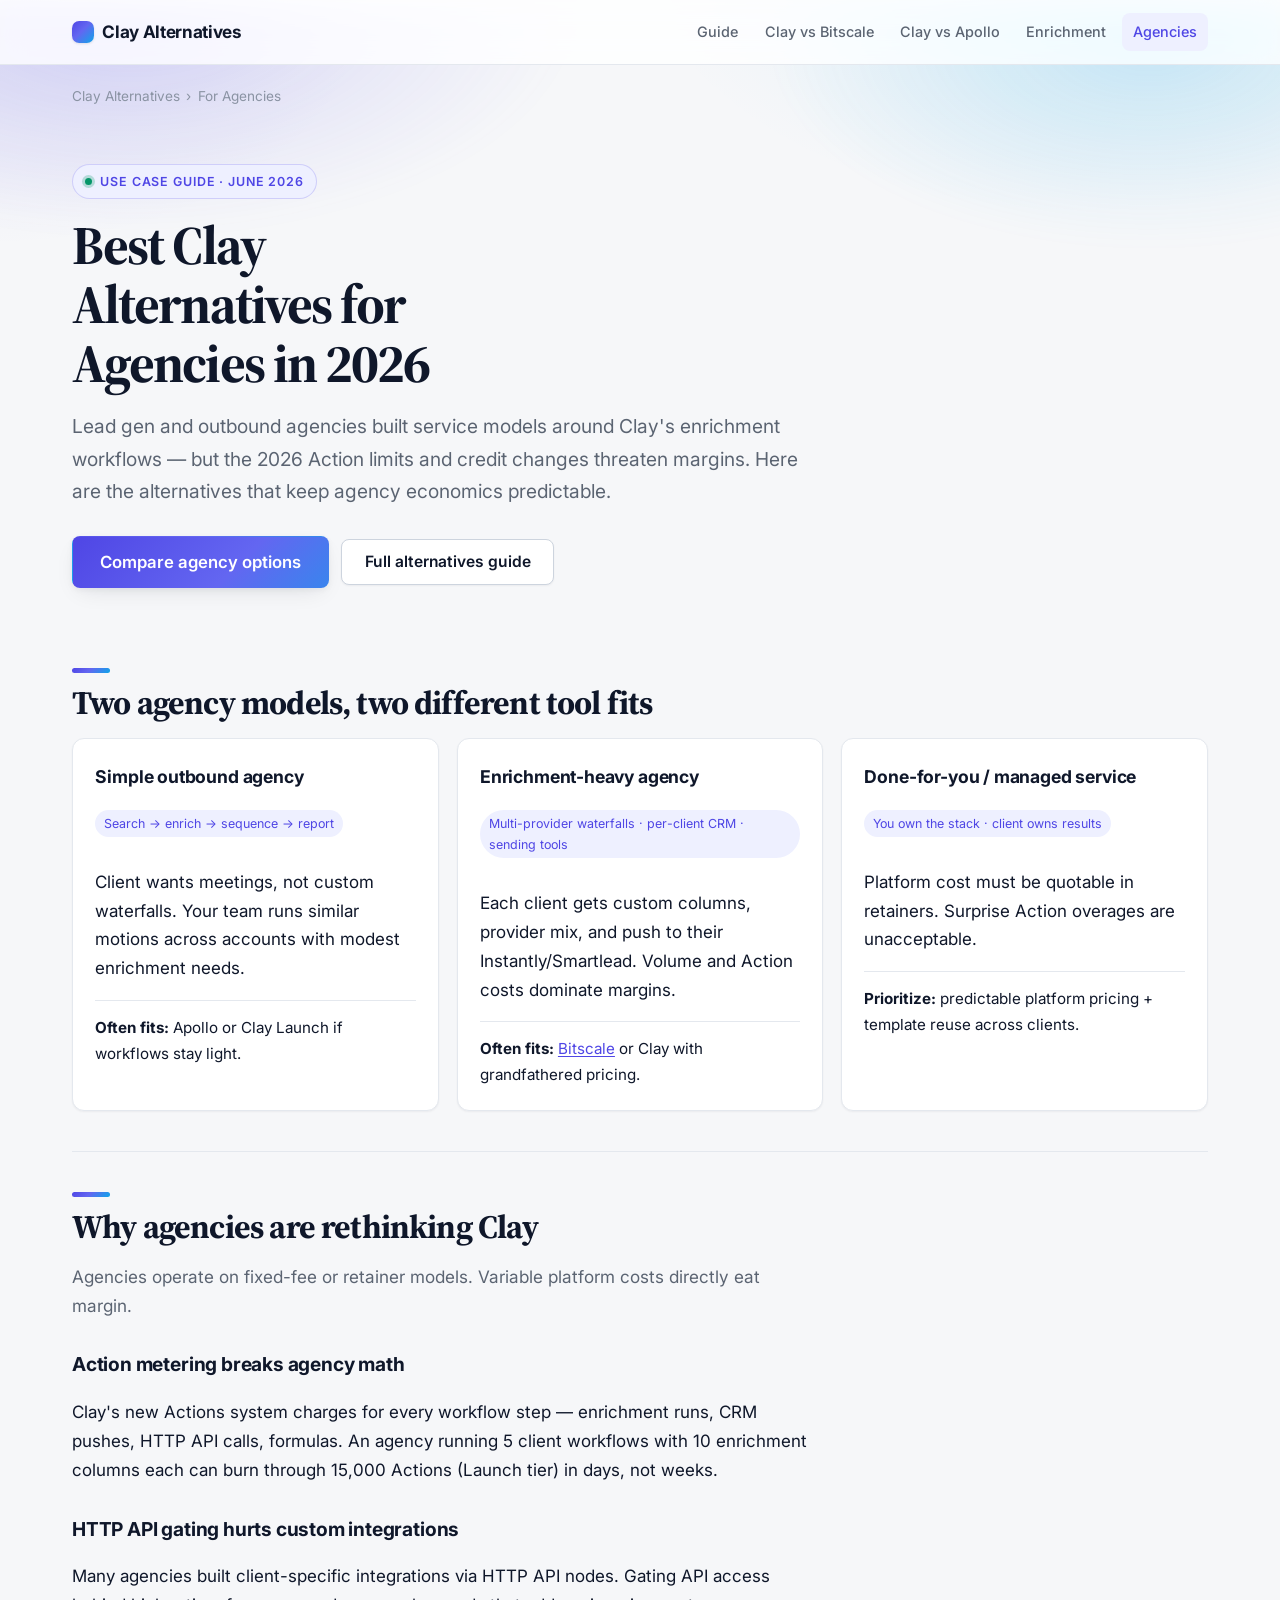
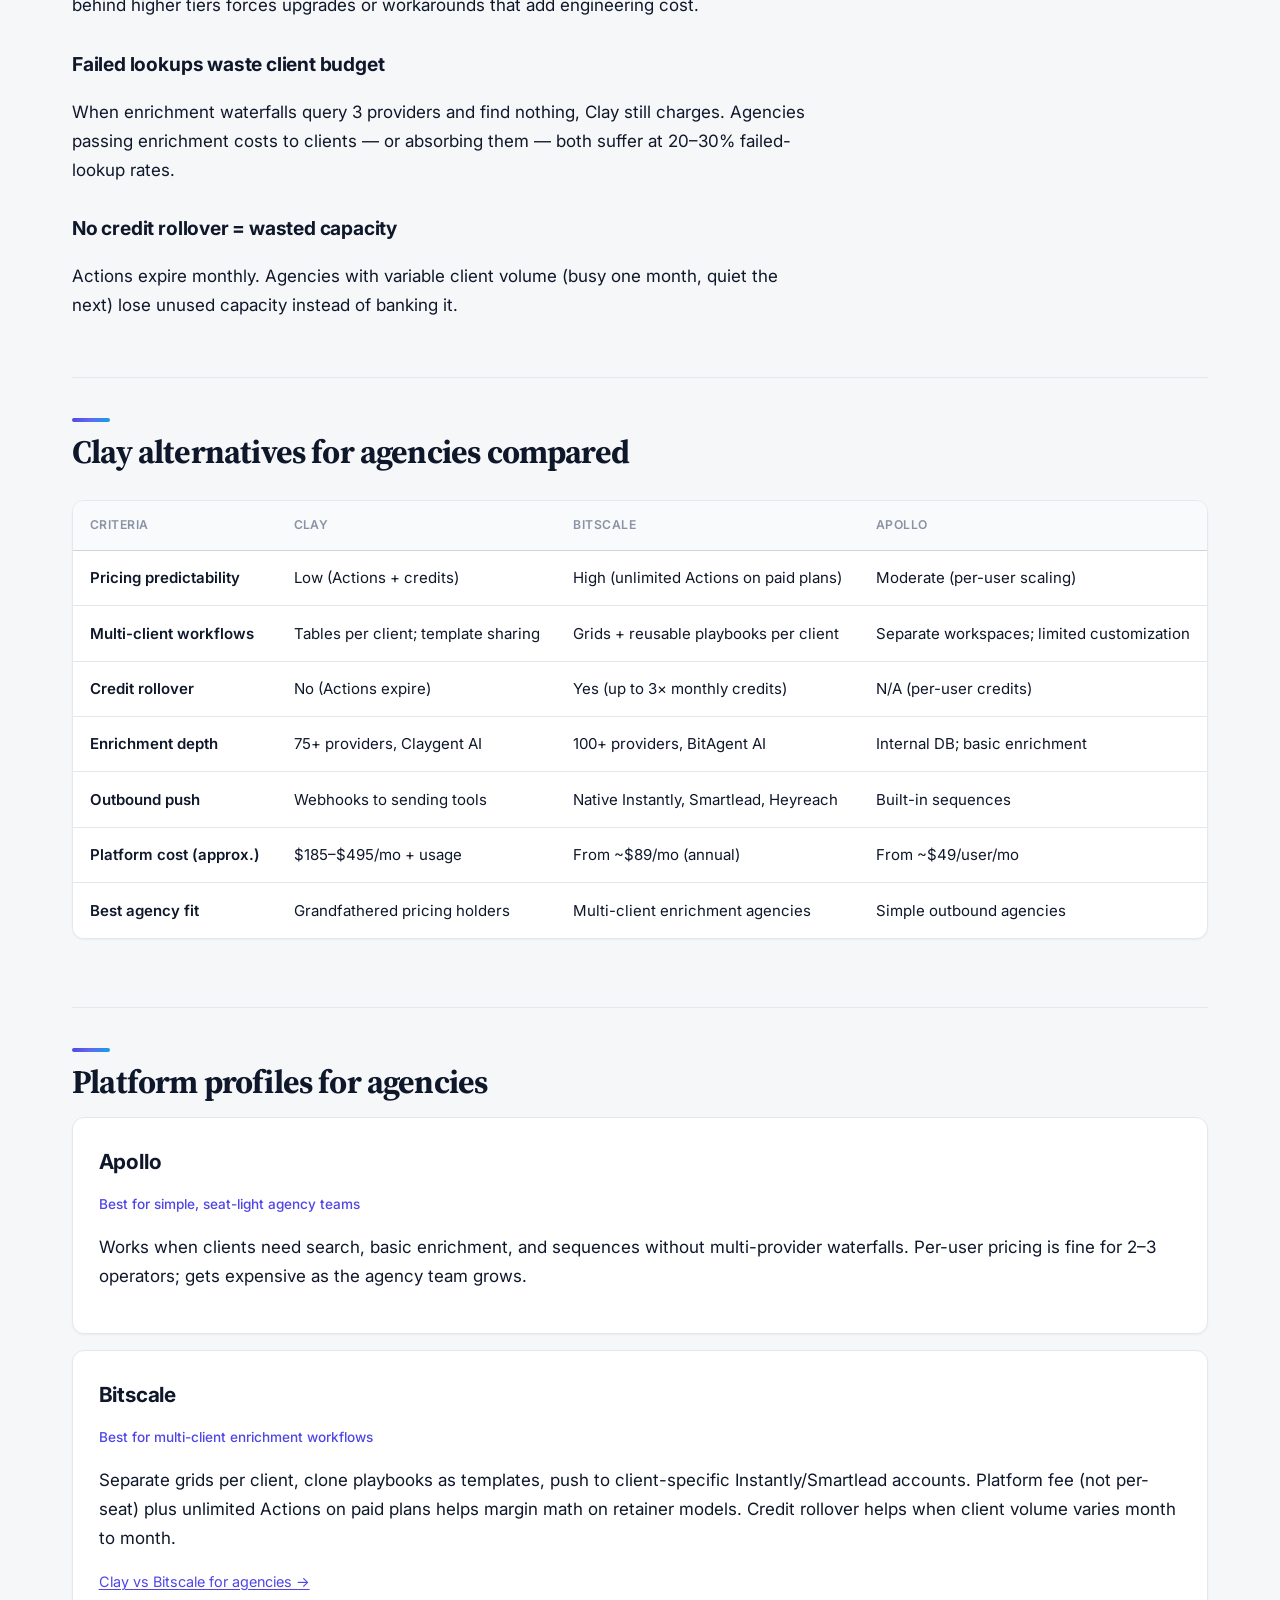
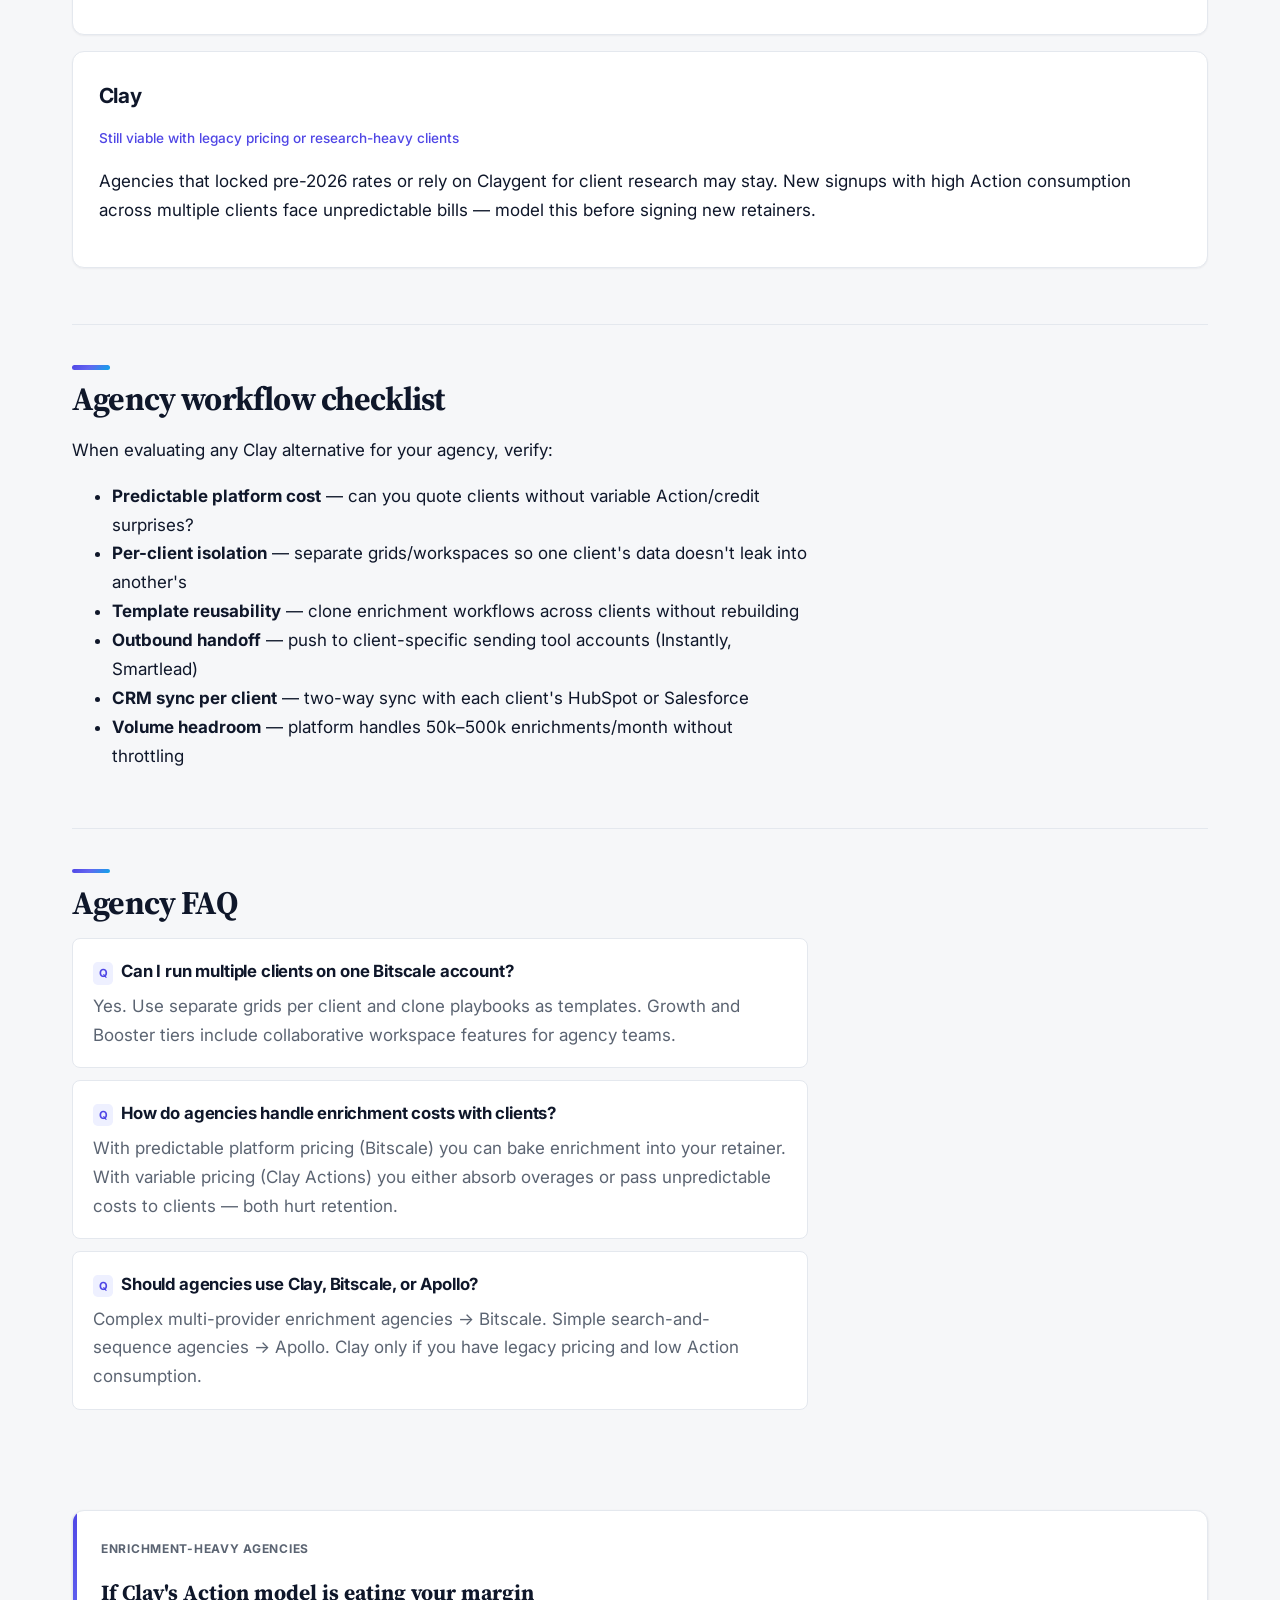
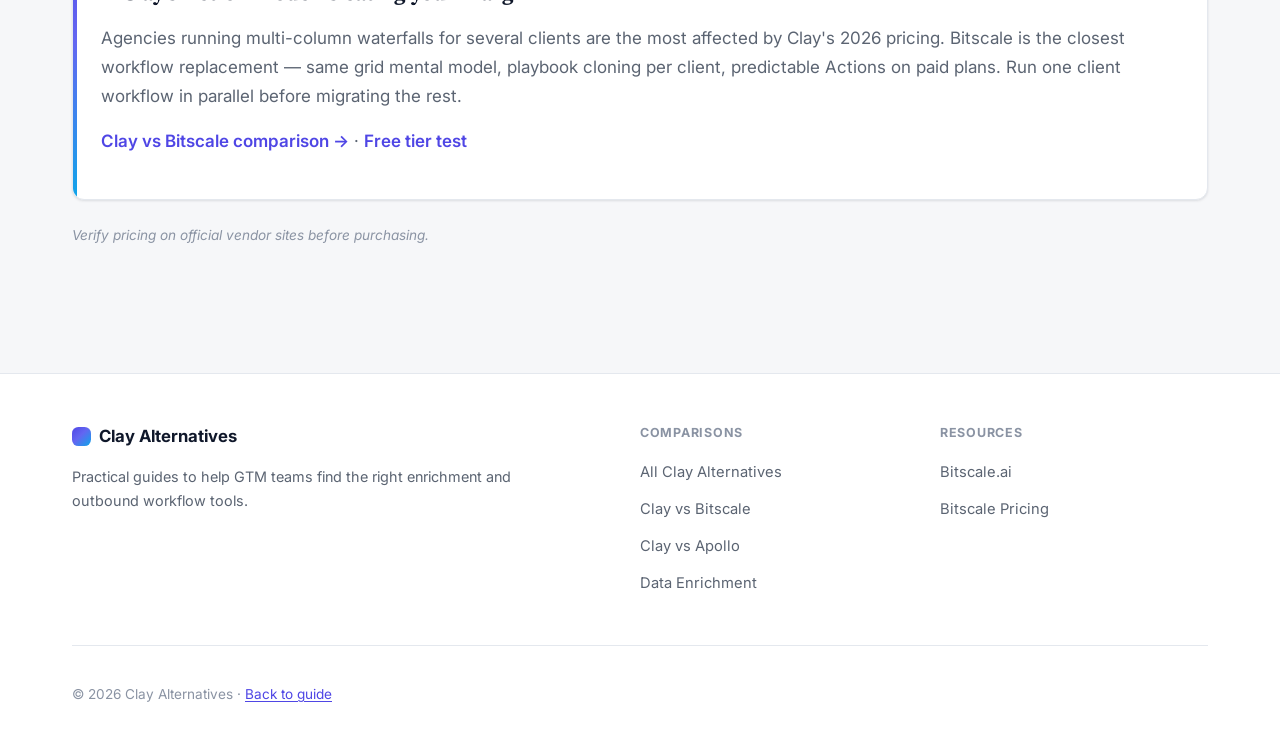
==== commit e4e430ca: "Remove independence/neutrality claims and modernize visual design - Strip "independent comparison", " ====
--- a/clay-alternatives-for-agencies.html
+++ b/clay-alternatives-for-agencies.html
@@ -269,7 +269,7 @@
           <p><a class="text-link" href="clay-vs-bitscale.html">Clay vs Bitscale comparison →</a> · <a class="text-link" href="https://bitscale.ai/?utm_source=clayalternatives&amp;utm_medium=referral&amp;utm_campaign=clay-alt" rel="noopener sponsored">Free tier test</a></p>
         </aside>
 
-        <p class="disclaimer">Editorial guide — verify pricing on official vendor sites.</p>
+        <p class="disclaimer">Verify pricing on official vendor sites before purchasing.</p>
       </article>
     </div>
   </main>
@@ -279,7 +279,7 @@
       <div class="footer-grid">
         <div class="footer-brand">
           <strong>Clay Alternatives</strong>
-          <p>Independent guides and comparisons to help GTM teams find the right enrichment and outbound workflow tools.</p>
+          <p>Practical guides to help GTM teams find the right enrichment and outbound workflow tools.</p>
         </div>
         <nav class="footer-nav" aria-label="Comparisons">
           <h4>Comparisons</h4>
--- a/assets/styles.css
+++ b/assets/styles.css
@@ -83,7 +83,12 @@
   font-size: 1.0625rem;
   line-height: 1.7;
   color: var(--color-text);
-  background: var(--color-bg);
+  background-color: var(--color-bg);
+  background-image:
+    radial-gradient(48rem 30rem at 85% -8%, color-mix(in srgb, var(--color-accent-2) 10%, transparent), transparent 60%),
+    radial-gradient(42rem 28rem at 0% 0%, color-mix(in srgb, var(--color-accent) 9%, transparent), transparent 55%);
+  background-attachment: fixed;
+  background-repeat: no-repeat;
   -webkit-font-smoothing: antialiased;
   text-rendering: optimizeLegibility;
 }
@@ -303,6 +308,122 @@
   font-size: 0.85rem;
 }
 
+/* Hero two-column layout */
+.hero-grid {
+  display: grid;
+  grid-template-columns: 1fr;
+  gap: 2.5rem;
+  align-items: center;
+}
+@media (min-width: 980px) {
+  .hero-grid { grid-template-columns: 1.15fr 0.85fr; gap: 3rem; }
+}
+.hero-content { min-width: 0; }
+.hero h1 { max-width: 16ch; }
+
+/* Floating "at a glance" visual card */
+.hero-visual { display: none; }
+@media (min-width: 980px) { .hero-visual { display: block; } }
+.hero-card {
+  background: color-mix(in srgb, var(--color-surface) 88%, transparent);
+  border: 1px solid var(--color-border);
+  border-radius: var(--radius-lg);
+  padding: 1.4rem 1.5rem 1.5rem;
+  box-shadow: var(--shadow-lg);
+  backdrop-filter: blur(6px);
+  -webkit-backdrop-filter: blur(6px);
+  transform: perspective(1200px) rotateY(-4deg) rotateX(2deg);
+  transition: transform 0.4s var(--ease);
+}
+.hero-card:hover { transform: perspective(1200px) rotateY(0deg) rotateX(0deg); }
+.hero-card-head {
+  display: flex; align-items: center; gap: 0.4rem;
+  padding-bottom: 0.9rem; margin-bottom: 1rem;
+  border-bottom: 1px solid var(--color-border);
+}
+.hero-card-dot {
+  width: 0.6rem; height: 0.6rem; border-radius: 50%;
+  background: var(--color-border-strong);
+}
+.hero-card-dot:nth-child(1) { background: #f87171; }
+.hero-card-dot:nth-child(2) { background: #fbbf24; }
+.hero-card-dot:nth-child(3) { background: #34d399; }
+.hero-card-title {
+  margin-left: auto;
+  font-size: 0.74rem; font-weight: 600;
+  text-transform: uppercase; letter-spacing: 0.05em;
+  color: var(--color-text-soft);
+}
+.hero-card-list { list-style: none; margin: 0; padding: 0; display: grid; gap: 0.85rem; }
+.hero-card-list li {
+  display: grid;
+  grid-template-columns: 5.5rem auto 1fr;
+  align-items: center;
+  gap: 0.6rem;
+}
+.hero-card-list .tool-name { font-weight: 600; font-size: 0.92rem; }
+.tool-tag {
+  font-size: 0.68rem; font-weight: 600;
+  padding: 0.15rem 0.5rem; border-radius: 999px;
+  white-space: nowrap;
+  background: var(--color-accent-soft); color: var(--color-accent);
+}
+.tag-builder { background: var(--color-accent-soft); color: var(--color-accent); }
+.tag-platform { background: color-mix(in srgb, var(--color-accent-2) 16%, transparent); color: var(--color-accent-2); }
+.tag-api { background: var(--color-success-soft); color: var(--color-success); }
+.tag-db { background: var(--color-bg-alt); color: var(--color-text-muted); }
+.hero-card-list .bar {
+  height: 0.45rem; border-radius: 999px;
+  background: var(--color-bg-alt);
+  overflow: hidden;
+}
+.hero-card-list .bar i {
+  display: block; height: 100%;
+  background: var(--gradient-accent);
+  border-radius: 999px;
+}
+.hero-card-note {
+  margin: 1.1rem 0 0; padding-top: 0.9rem;
+  border-top: 1px solid var(--color-border);
+  font-size: 0.82rem; font-weight: 600;
+  color: var(--color-accent);
+}
+
+/* Hero stats bar */
+.hero-stats {
+  display: grid;
+  grid-template-columns: repeat(2, 1fr);
+  gap: 1px;
+  margin: 2.5rem 0 0;
+  padding: 0;
+  background: var(--color-border);
+  border: 1px solid var(--color-border);
+  border-radius: var(--radius);
+  overflow: hidden;
+}
+@media (min-width: 640px) { .hero-stats { grid-template-columns: repeat(4, 1fr); } }
+.hero-stats > div {
+  background: var(--color-surface);
+  padding: 1.1rem 1.25rem;
+}
+.hero-stats dt {
+  font-family: var(--font-serif);
+  font-size: clamp(1.6rem, 3vw, 2.1rem);
+  font-weight: 700;
+  line-height: 1;
+  letter-spacing: -0.03em;
+  background: var(--gradient-text);
+  -webkit-background-clip: text;
+  background-clip: text;
+  -webkit-text-fill-color: transparent;
+  color: var(--color-accent);
+}
+.hero-stats dd {
+  margin: 0.35rem 0 0;
+  font-size: 0.82rem;
+  color: var(--color-text-muted);
+}
+
 /* ---------- Buttons ---------- */
 .cta-group { display: flex; flex-wrap: wrap; gap: 0.75rem; align-items: center; }
 
@@ -389,8 +510,24 @@
   line-height: 1.2;
   letter-spacing: -0.025em;
   margin: 0 0 1rem;
+  padding-top: 0.9rem;
   position: relative;
 }
+.section h2::before {
+  content: "";
+  position: absolute;
+  top: 0;
+  left: 0;
+  width: 2.4rem;
+  height: 0.28rem;
+  border-radius: 999px;
+  background: var(--gradient-accent);
+}
+/* Headings that aren't true section headers shouldn't get the accent bar */
+.toc h2::before,
+.cta-band h2::before,
+.editorial-pick h2::before { display: none; }
+.toc h2, .cta-band h2, .editorial-pick h2 { padding-top: 0; }
 
 .section h3 {
   font-size: 1.2rem;
